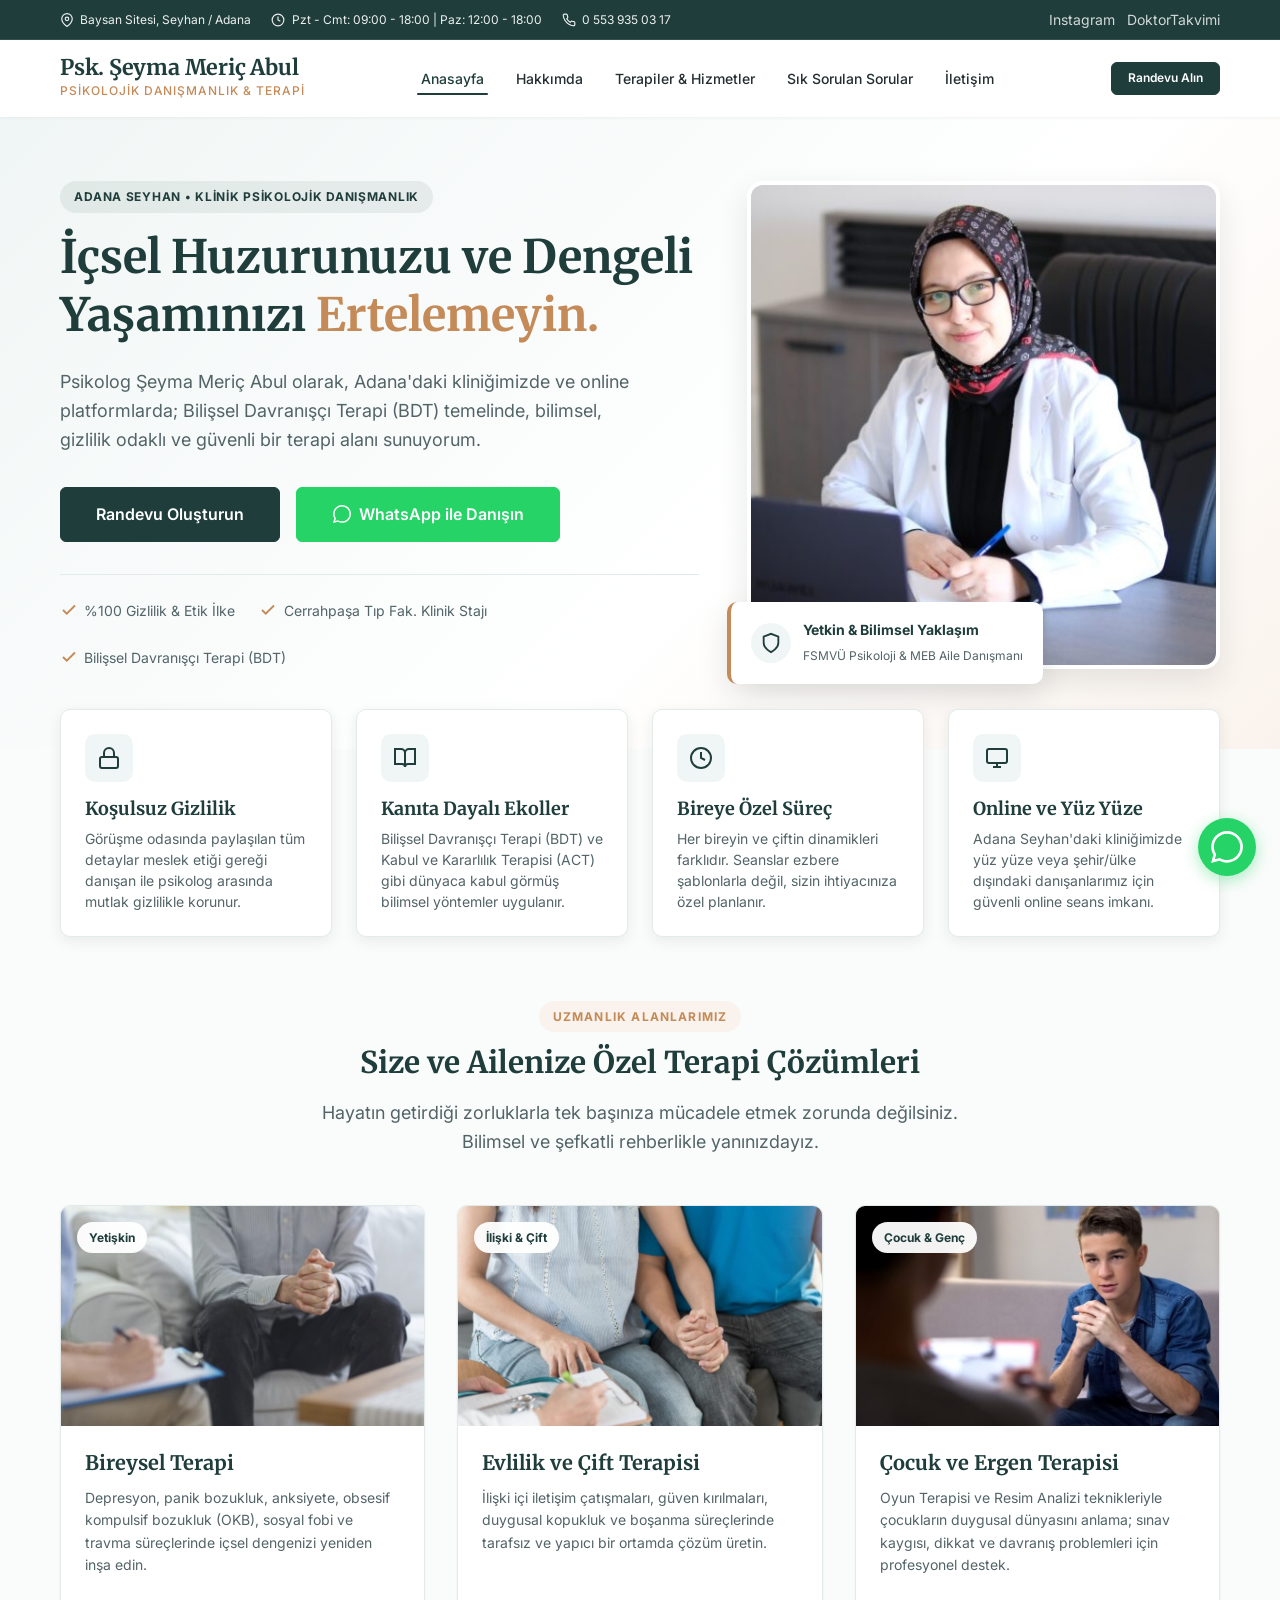
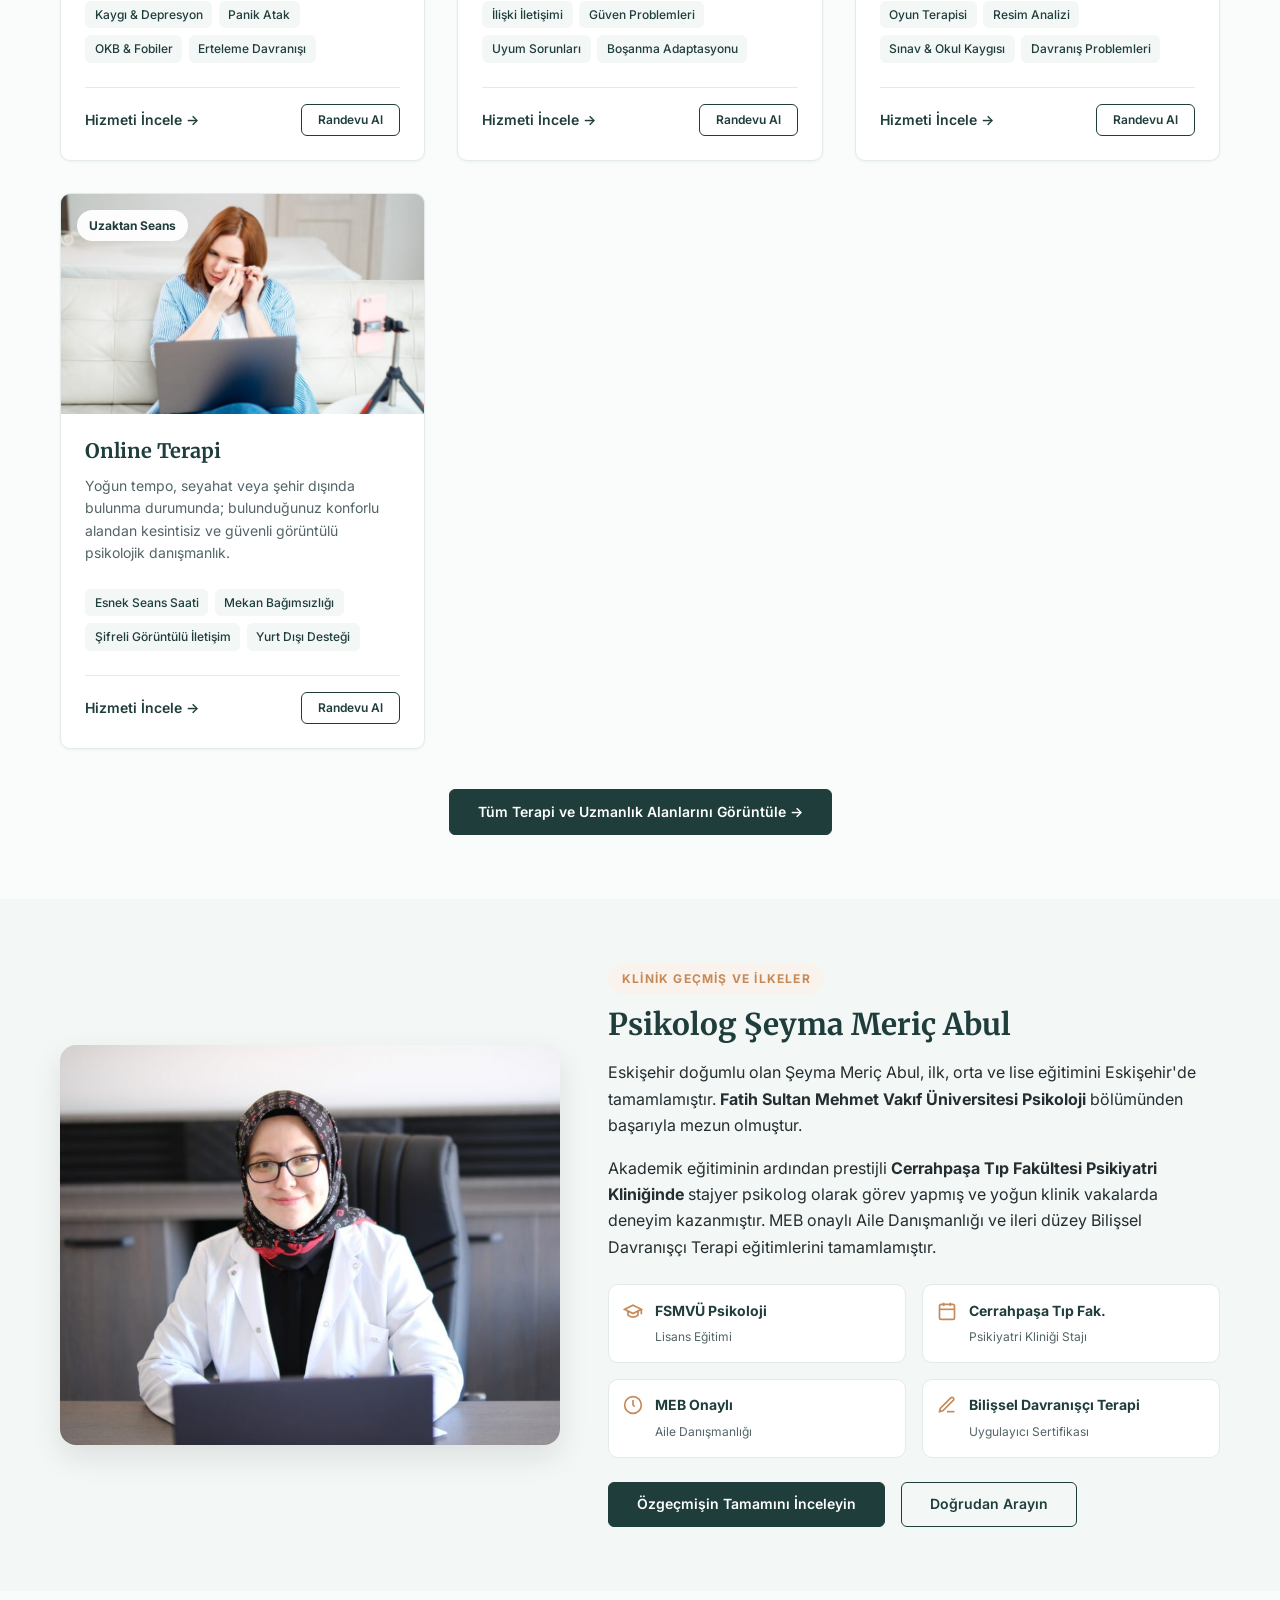
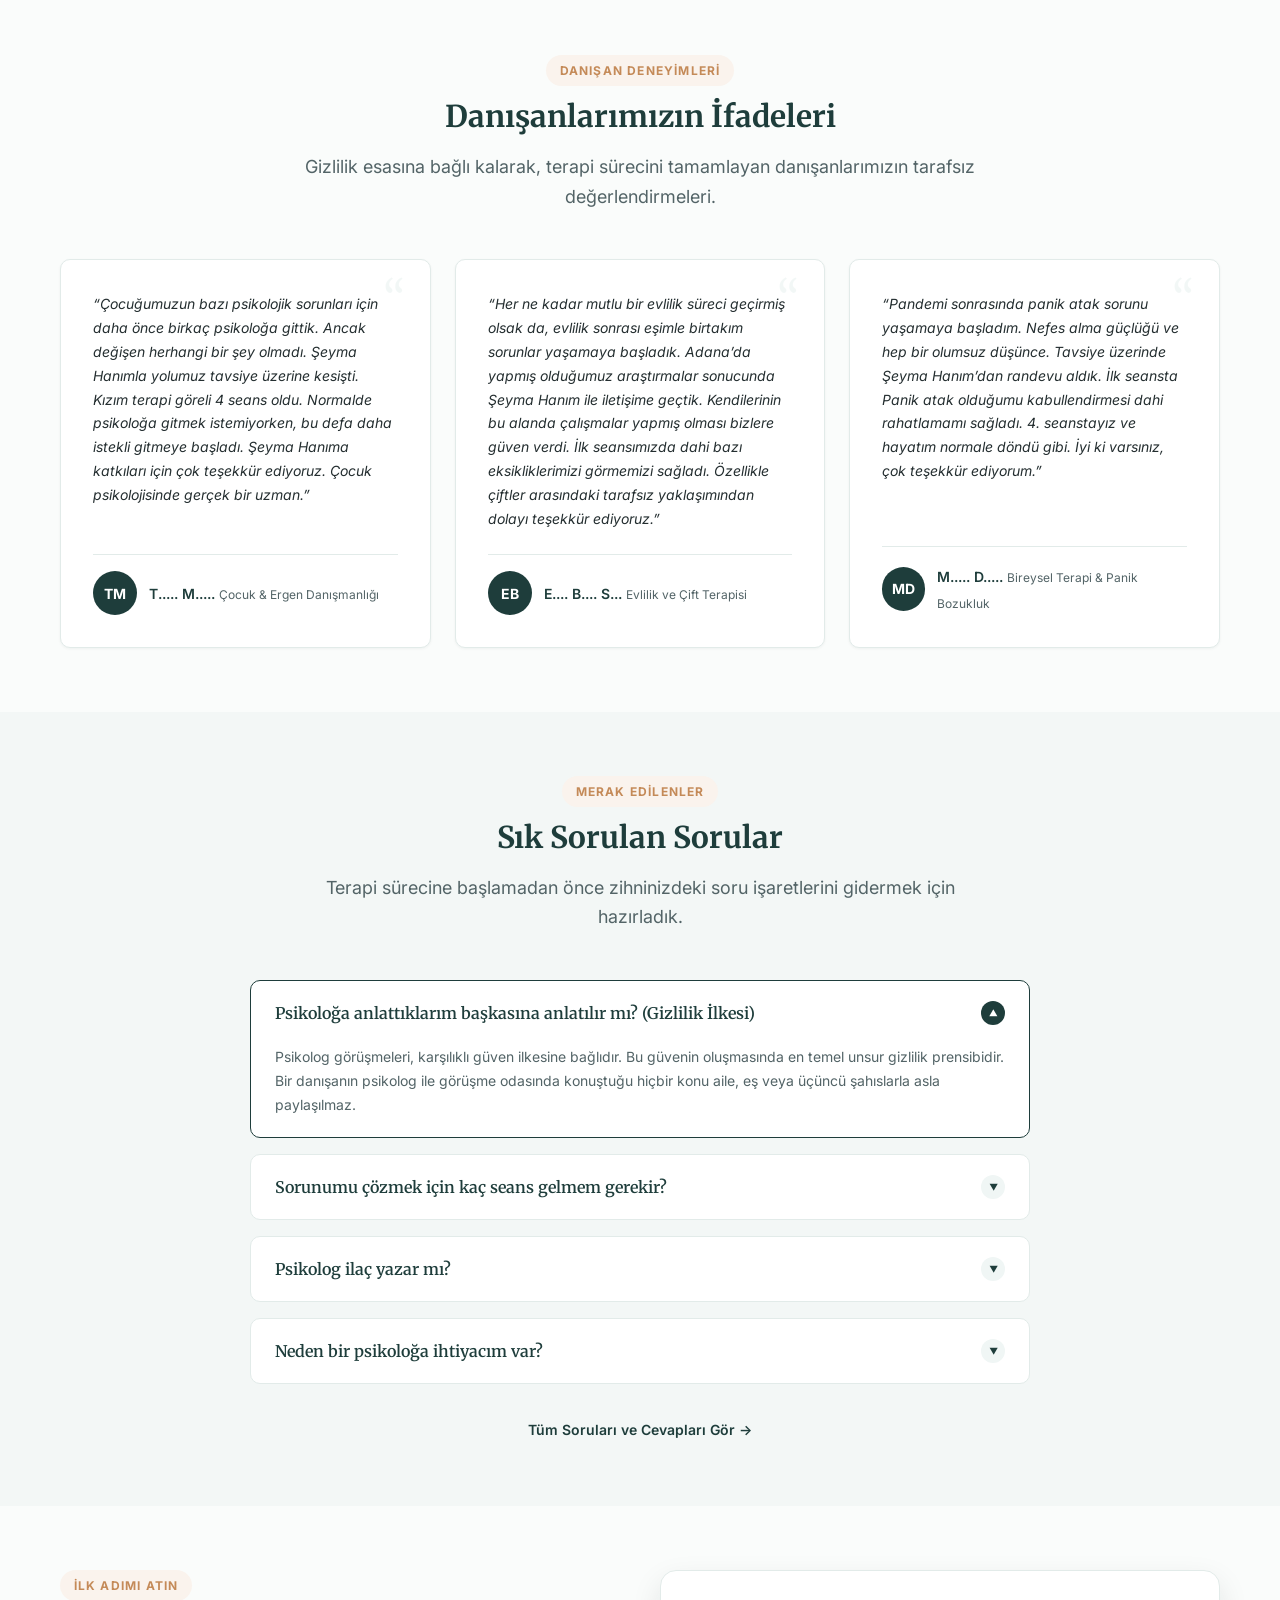
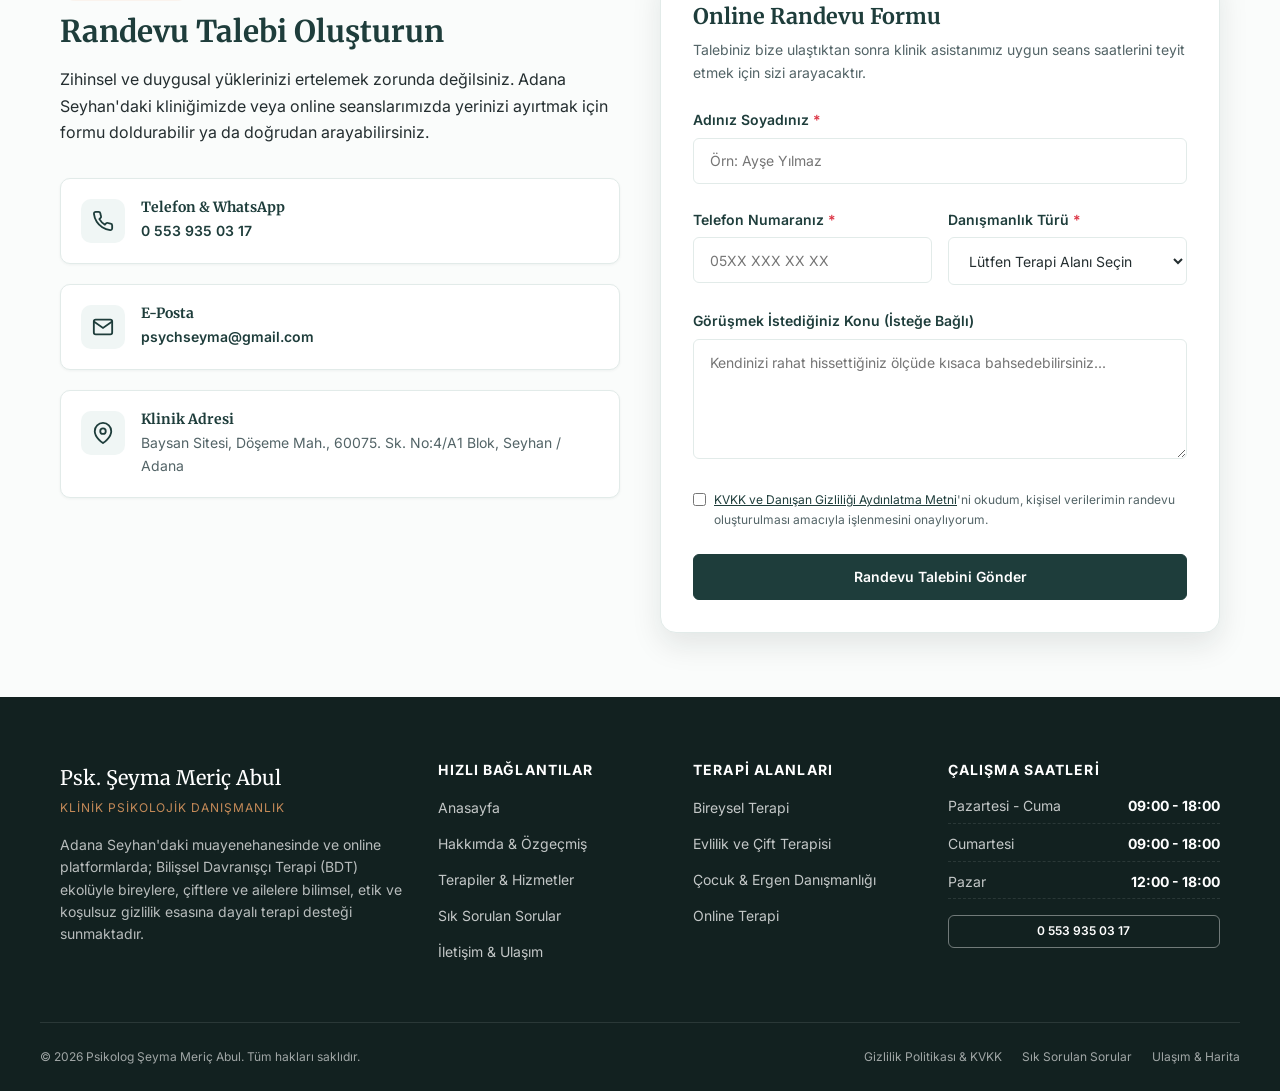
==== index.html @ 0da7d446 "feat: complete production website for Psikolog Seyma Meric ready for GitHub Pages" ====
<!DOCTYPE html>
<html lang="tr">
<head>
  <meta charset="UTF-8">
  <meta name="viewport" content="width=device-width, initial-scale=1.0">
  <title>Adana Psikolog - Psikolog Şeyma Meriç Abul | Terapi & Danışmanlık</title>
  <meta name="description" content="Adana'da Psikolog Şeyma Meriç Abul ile bireysel terapi, evlilik ve çift terapisi, çocuk ve ergen danışmanlığı ile online terapi hizmetleri. Bilimsel ve etik yaklaşım.">
  <link rel="canonical" href="https://seymameric.com.tr/">
  
  <!-- Open Graph / Sosyal Medya -->
  <meta property="og:type" content="website">
  <meta property="og:url" content="https://seymameric.com.tr/">
  <meta property="og:title" content="Adana Psikolog - Psikolog Şeyma Meriç Abul">
  <meta property="og:description" content="Adana'da kendi kliniğinde Bilişsel Davranışçı Terapi ekolüyle bireysel, çift ve çocuk psikolojik danışmanlığı.">
  <meta property="og:image" content="https://seymameric.com.tr/assets/images/seyma-meric-profil.jpg">
  <meta property="og:locale" content="tr_TR">
  <meta name="twitter:card" content="summary_large_image">

  <!-- Favicon -->
  <link rel="icon" type="image/png" sizes="32x32" href="assets/images/favicon-192.png">
  <link rel="apple-touch-icon" href="assets/images/favicon-192.png">

  <!-- Stil Dosyası -->
  <link rel="stylesheet" href="assets/css/style.css">

  <!-- Yapılandırılmış Veri (Schema.org) -->
  <script type="application/ld+json">
  {
    "@context": "https://schema.org",
    "@type": "LocalBusiness",
    "@id": "https://seymameric.com.tr/#organization",
    "name": "Psikolog Şeyma Meriç Abul",
    "image": "https://seymameric.com.tr/assets/images/seyma-meric-profil.jpg",
    "url": "https://seymameric.com.tr/",
    "telephone": "+905539350317",
    "email": "psychseyma@gmail.com",
    "priceRange": "$$",
    "address": {
      "@type": "PostalAddress",
      "streetAddress": "Baysan Sitesi, Döşeme Mah., 60075. Sk. No:4/A1 Blok",
      "addressLocality": "Seyhan",
      "addressRegion": "Adana",
      "postalCode": "01060",
      "addressCountry": "TR"
    },
    "geo": {
      "@type": "GeoCoordinates",
      "latitude": 36.9914,
      "longitude": 35.3213
    },
    "openingHoursSpecification": [
      {
        "@type": "OpeningHoursSpecification",
        "dayOfWeek": ["Monday", "Tuesday", "Wednesday", "Thursday", "Friday", "Saturday"],
        "opens": "09:00",
        "closes": "18:00"
      },
      {
        "@type": "OpeningHoursSpecification",
        "dayOfWeek": ["Sunday"],
        "opens": "12:00",
        "closes": "18:00"
      }
    ]
  }
  </script>
</head>
<body>

  <!-- Erişilebilirlik: Ana İçeriğe Atla -->
  <a href="#main-content" class="skip-link">Ana İçeriğe Atla</a>

  <!-- Üst Bilgi Çubuğu (Top Bar) -->
  <div class="topbar">
    <div class="container topbar-content">
      <div class="topbar-items">
        <span class="topbar-item">
          <svg width="14" height="14" viewBox="0 0 24 24" fill="none" stroke="currentColor" stroke-width="2" aria-hidden="true"><path d="M21 10c0 7-9 13-9 13s-9-6-9-13a9 9 0 0 1 18 0z"></path><circle cx="12" cy="10" r="3"></circle></svg>
          Baysan Sitesi, Seyhan / Adana
        </span>
        <span class="topbar-item">
          <svg width="14" height="14" viewBox="0 0 24 24" fill="none" stroke="currentColor" stroke-width="2" aria-hidden="true"><circle cx="12" cy="12" r="10"></circle><polyline points="12 6 12 12 16 14"></polyline></svg>
          Pzt - Cmt: 09:00 - 18:00 | Paz: 12:00 - 18:00
        </span>
        <span class="topbar-item">
          <svg width="14" height="14" viewBox="0 0 24 24" fill="none" stroke="currentColor" stroke-width="2" aria-hidden="true"><path d="M22 16.92v3a2 2 0 0 1-2.18 2 19.79 19.79 0 0 1-8.63-3.07 19.5 19.5 0 0 1-6-6 19.79 19.79 0 0 1-3.07-8.67A2 2 0 0 1 4.11 2h3a2 2 0 0 1 2 1.72 12.84 12.84 0 0 0 .7 2.81 2 2 0 0 1-.45 2.11L8.09 9.91a16 16 0 0 0 6 6l1.27-1.27a2 2 0 0 1 2.11-.45 12.84 12.84 0 0 0 2.81.7A2 2 0 0 1 22 16.92z"></path></svg>
          <a href="tel:05539350317">0 553 935 03 17</a>
        </span>
      </div>
      <div class="topbar-social">
        <a href="https://www.instagram.com/psk.seymameric/" target="_blank" rel="noopener noreferrer" aria-label="İnstagram Profilimizi Ziyaret Edin">Instagram</a>
        <a href="https://www.doktortakvimi.com/seyma-meric-abul/psikoloji/eskisehir" target="_blank" rel="noopener noreferrer" aria-label="DoktorTakvimi Profilimiz">DoktorTakvimi</a>
      </div>
    </div>
  </div>

  <!-- Ana Navigasyon (Site Header) -->
  <header class="site-header">
    <div class="container header-container">
      <a href="index.html" class="site-logo" aria-label="Psikolog Şeyma Meriç Abul Anasayfa">
        <span class="logo-title">Psk. Şeyma Meriç Abul</span>
        <span class="logo-tagline">Psikolojik Danışmanlık & Terapi</span>
      </a>

      <nav class="main-nav" aria-label="Ana Menü">
        <ul class="nav-list">
          <li><a href="index.html" class="nav-link active">Anasayfa</a></li>
          <li><a href="hakkimda.html" class="nav-link">Hakkımda</a></li>
          <li><a href="hizmetler.html" class="nav-link">Terapiler & Hizmetler</a></li>
          <li><a href="sss.html" class="nav-link">Sık Sorulan Sorular</a></li>
          <li><a href="iletisim.html" class="nav-link">İletişim</a></li>
        </ul>
      </nav>

      <div class="header-cta">
        <a href="iletisim.html#randevu" class="btn btn-primary btn-sm">Randevu Alın</a>
      </div>

      <button type="button" class="nav-toggle" aria-label="Menüyü Aç" aria-expanded="false" aria-controls="mobileDrawer">
        <svg width="24" height="24" viewBox="0 0 24 24" fill="none" stroke="currentColor" stroke-width="2" aria-hidden="true"><line x1="3" y1="12" x2="21" y2="12"></line><line x1="3" y1="6" x2="21" y2="6"></line><line x1="3" y1="18" x2="21" y2="18"></line></svg>
      </button>
    </div>
  </header>

  <!-- Mobil Menü Çekmecesi -->
  <div class="mobile-drawer" id="mobileDrawer" aria-hidden="true">
    <div class="drawer-backdrop"></div>
    <div class="drawer-panel">
      <div class="drawer-header">
        <span class="logo-title" style="font-size: 1.15rem;">Psk. Şeyma Meriç</span>
        <button type="button" class="drawer-close" aria-label="Menüyü Kapat">&times;</button>
      </div>
      <ul class="drawer-nav-list">
        <li><a href="index.html" class="drawer-nav-link">Anasayfa</a></li>
        <li><a href="hakkimda.html" class="drawer-nav-link">Hakkımda</a></li>
        <li><a href="hizmetler.html" class="drawer-nav-link">Terapiler & Hizmetler</a></li>
        <li><a href="bireysel-terapi.html" class="drawer-nav-link" style="font-size: 0.9rem; padding-left: 1rem; color: var(--color-text-muted);">&bull; Bireysel Terapi</a></li>
        <li><a href="cift-terapisi.html" class="drawer-nav-link" style="font-size: 0.9rem; padding-left: 1rem; color: var(--color-text-muted);">&bull; Çift & Evlilik Terapisi</a></li>
        <li><a href="cocuk-ergen-terapisi.html" class="drawer-nav-link" style="font-size: 0.9rem; padding-left: 1rem; color: var(--color-text-muted);">&bull; Çocuk & Ergen Danışmanlığı</a></li>
        <li><a href="online-terapi.html" class="drawer-nav-link" style="font-size: 0.9rem; padding-left: 1rem; color: var(--color-text-muted);">&bull; Online Terapi</a></li>
        <li><a href="sss.html" class="drawer-nav-link">Sık Sorulan Sorular</a></li>
        <li><a href="iletisim.html" class="drawer-nav-link">İletişim & Ulaşım</a></li>
      </ul>
      <div style="margin-top: auto; display: flex; flex-direction: column; gap: 0.75rem;">
        <a href="tel:05539350317" class="btn btn-outline btn-sm">Telefonla Arayın</a>
        <a href="https://wa.me/905539350317" class="btn btn-whatsapp btn-sm">WhatsApp ile Yazın</a>
      </div>
    </div>
  </div>

  <!-- Ana İçerik Başlangıcı -->
  <main id="main-content">

    <!-- 1. Hero Bölümü: 4 Kritik Soruya Yanıt -->
    <section class="hero">
      <div class="container">
        <div class="hero-grid">
          <div class="hero-text">
            <div class="hero-badge">Adana Seyhan &bull; Klinik Psikolojik Danışmanlık</div>
            <h1 class="hero-title">İçsel Huzurunuzu ve Dengeli Yaşamınızı <span>Ertelemeyin.</span></h1>
            <p class="hero-description">
              Psikolog Şeyma Meriç Abul olarak, Adana'daki kliniğimizde ve online platformlarda; Bilişsel Davranışçı Terapi (BDT) temelinde, bilimsel, gizlilik odaklı ve güvenli bir terapi alanı sunuyorum.
            </p>
            <div class="hero-actions">
              <a href="iletisim.html#randevu" class="btn btn-primary btn-lg">Randevu Oluşturun</a>
              <a href="https://wa.me/905539350317" target="_blank" rel="noopener noreferrer" class="btn btn-whatsapp btn-lg">
                <svg width="18" height="18" viewBox="0 0 24 24" fill="currentColor" aria-hidden="true"><path d="M.057 24l1.687-6.163c-1.041-1.804-1.588-3.849-1.587-5.946.003-6.556 5.338-11.891 11.893-11.891 3.181.001 6.167 1.24 8.413 3.488 2.245 2.248 3.481 5.236 3.48 8.414-.003 6.557-5.338 11.892-11.893 11.892-1.99-.001-3.951-.5-5.688-1.448l-6.305 1.654zm6.597-3.807c1.676.995 3.276 1.591 5.392 1.592 5.448 0 9.886-4.434 9.889-9.885.002-5.462-4.415-9.89-9.881-9.892-5.452 0-9.887 4.434-9.889 9.884-.001 2.225.651 3.891 1.746 5.634l-.999 3.648 3.742-.981z"/></svg>
                WhatsApp ile Danışın
              </a>
            </div>
            <div class="hero-trust-list">
              <div class="trust-item">
                <svg width="18" height="18" viewBox="0 0 24 24" fill="none" stroke="currentColor" stroke-width="2.5" aria-hidden="true"><polyline points="20 6 9 17 4 12"></polyline></svg>
                <span>%100 Gizlilik & Etik İlke</span>
              </div>
              <div class="trust-item">
                <svg width="18" height="18" viewBox="0 0 24 24" fill="none" stroke="currentColor" stroke-width="2.5" aria-hidden="true"><polyline points="20 6 9 17 4 12"></polyline></svg>
                <span>Cerrahpaşa Tıp Fak. Klinik Stajı</span>
              </div>
              <div class="trust-item">
                <svg width="18" height="18" viewBox="0 0 24 24" fill="none" stroke="currentColor" stroke-width="2.5" aria-hidden="true"><polyline points="20 6 9 17 4 12"></polyline></svg>
                <span>Bilişsel Davranışçı Terapi (BDT)</span>
              </div>
            </div>
          </div>

          <div class="hero-image-wrap">
            <div class="hero-image-card">
              <img src="assets/images/seyma-meric-profil.jpg" alt="Psikolog Şeyma Meriç Abul Çalışma Masasında" width="600" height="480">
            </div>
            <div class="hero-floating-badge">
              <div class="floating-badge-icon">
                <svg width="22" height="22" viewBox="0 0 24 24" fill="none" stroke="currentColor" stroke-width="2" aria-hidden="true"><path d="M12 22s8-4 8-10V5l-8-3-8 3v7c0 6 8 10 8 10z"></path></svg>
              </div>
              <div class="floating-badge-text">
                <strong>Yetkin & Bilimsel Yaklaşım</strong>
                <span>FSMVÜ Psikoloji & MEB Aile Danışmanı</span>
              </div>
            </div>
          </div>
        </div>
      </div>
    </section>

    <!-- 2. Öne Çıkan Değerler (Highlights) -->
    <div class="container">
      <div class="highlight-grid">
        <div class="highlight-card">
          <div class="highlight-icon">
            <svg width="24" height="24" viewBox="0 0 24 24" fill="none" stroke="currentColor" stroke-width="2" aria-hidden="true"><rect x="3" y="11" width="18" height="11" rx="2" ry="2"></rect><path d="M7 11V7a5 5 0 0 1 10 0v4"></path></svg>
          </div>
          <h2 class="highlight-title">Koşulsuz Gizlilik</h2>
          <p class="highlight-desc">Görüşme odasında paylaşılan tüm detaylar meslek etiği gereği danışan ile psikolog arasında mutlak gizlilikle korunur.</p>
        </div>

        <div class="highlight-card">
          <div class="highlight-icon">
            <svg width="24" height="24" viewBox="0 0 24 24" fill="none" stroke="currentColor" stroke-width="2" aria-hidden="true"><path d="M2 3h6a4 4 0 0 1 4 4v14a3 3 0 0 0-3-3H2z"></path><path d="M22 3h-6a4 4 0 0 0-4 4v14a3 3 0 0 1 3-3h7z"></path></svg>
          </div>
          <h2 class="highlight-title">Kanıta Dayalı Ekoller</h2>
          <p class="highlight-desc">Bilişsel Davranışçı Terapi (BDT) ve Kabul ve Kararlılık Terapisi (ACT) gibi dünyaca kabul görmüş bilimsel yöntemler uygulanır.</p>
        </div>

        <div class="highlight-card">
          <div class="highlight-icon">
            <svg width="24" height="24" viewBox="0 0 24 24" fill="none" stroke="currentColor" stroke-width="2" aria-hidden="true"><circle cx="12" cy="12" r="10"></circle><path d="M12 6v6l4 2"></path></svg>
          </div>
          <h2 class="highlight-title">Bireye Özel Süreç</h2>
          <p class="highlight-desc">Her bireyin ve çiftin dinamikleri farklıdır. Seanslar ezbere şablonlarla değil, sizin ihtiyacınıza özel planlanır.</p>
        </div>

        <div class="highlight-card">
          <div class="highlight-icon">
            <svg width="24" height="24" viewBox="0 0 24 24" fill="none" stroke="currentColor" stroke-width="2" aria-hidden="true"><rect x="2" y="3" width="20" height="14" rx="2" ry="2"></rect><line x1="8" y1="21" x2="16" y2="21"></line><line x1="12" y1="17" x2="12" y2="21"></line></svg>
          </div>
          <h2 class="highlight-title">Online ve Yüz Yüze</h2>
          <p class="highlight-desc">Adana Seyhan'daki kliniğimizde yüz yüze veya şehir/ülke dışındaki danışanlarımız için güvenli online seans imkanı.</p>
        </div>
      </div>
    </div>

    <!-- 3. Hizmetler & Terapi Alanları -->
    <section class="section">
      <div class="container">
        <div class="section-title-wrap">
          <span class="section-subtitle">Uzmanlık Alanlarımız</span>
          <h2>Size ve Ailenize Özel Terapi Çözümleri</h2>
          <p class="section-lead">Hayatın getirdiği zorluklarla tek başınıza mücadele etmek zorunda değilsiniz. Bilimsel ve şefkatli rehberlikle yanınızdayız.</p>
        </div>

        <div class="services-grid">
          <!-- Bireysel Terapi -->
          <article class="service-card">
            <div class="service-card-image">
              <img src="assets/images/bireysel-terapi.jpg" alt="Bireysel Yetişkin Terapisi Seansı" width="400" height="220" loading="lazy">
              <span class="service-tag">Yetişkin</span>
            </div>
            <div class="service-card-content">
              <h3 class="service-title">Bireysel Terapi</h3>
              <p class="service-description">Depresyon, panik bozukluk, anksiyete, obsesif kompulsif bozukluk (OKB), sosyal fobi ve travma süreçlerinde içsel dengenizi yeniden inşa edin.</p>
              <ul class="service-topics">
                <li>Kaygı & Depresyon</li>
                <li>Panik Atak</li>
                <li>OKB & Fobiler</li>
                <li>Erteleme Davranışı</li>
              </ul>
              <div class="service-card-footer">
                <a href="bireysel-terapi.html" class="link-arrow">Hizmeti İncele &rarr;</a>
                <a href="iletisim.html#randevu" class="btn btn-outline btn-sm">Randevu Al</a>
              </div>
            </div>
          </article>

          <!-- Evlilik ve Çift Terapisi -->
          <article class="service-card">
            <div class="service-card-image">
              <img src="assets/images/cift-terapisi.jpg" alt="Evlilik ve Çift Terapisi Danışmanlığı" width="400" height="220" loading="lazy">
              <span class="service-tag">İlişki & Çift</span>
            </div>
            <div class="service-card-content">
              <h3 class="service-title">Evlilik ve Çift Terapisi</h3>
              <p class="service-description">İlişki içi iletişim çatışmaları, güven kırılmaları, duygusal kopukluk ve boşanma süreçlerinde tarafsız ve yapıcı bir ortamda çözüm üretin.</p>
              <ul class="service-topics">
                <li>İlişki İletişimi</li>
                <li>Güven Problemleri</li>
                <li>Uyum Sorunları</li>
                <li>Boşanma Adaptasyonu</li>
              </ul>
              <div class="service-card-footer">
                <a href="cift-terapisi.html" class="link-arrow">Hizmeti İncele &rarr;</a>
                <a href="iletisim.html#randevu" class="btn btn-outline btn-sm">Randevu Al</a>
              </div>
            </div>
          </article>

          <!-- Çocuk ve Ergen Terapisi -->
          <article class="service-card">
            <div class="service-card-image">
              <img src="assets/images/cocuk-ergen-terapisi.jpg" alt="Çocuk ve Ergen Danışmanlığı ve Oyun Terapisi" width="400" height="220" loading="lazy">
              <span class="service-tag">Çocuk & Genç</span>
            </div>
            <div class="service-card-content">
              <h3 class="service-title">Çocuk ve Ergen Terapisi</h3>
              <p class="service-description">Oyun Terapisi ve Resim Analizi teknikleriyle çocukların duygusal dünyasını anlama; sınav kaygısı, dikkat ve davranış problemleri için profesyonel destek.</p>
              <ul class="service-topics">
                <li>Oyun Terapisi</li>
                <li>Resim Analizi</li>
                <li>Sınav & Okul Kaygısı</li>
                <li>Davranış Problemleri</li>
              </ul>
              <div class="service-card-footer">
                <a href="cocuk-ergen-terapisi.html" class="link-arrow">Hizmeti İncele &rarr;</a>
                <a href="iletisim.html#randevu" class="btn btn-outline btn-sm">Randevu Al</a>
              </div>
            </div>
          </article>

          <!-- Online Terapi -->
          <article class="service-card">
            <div class="service-card-image">
              <img src="assets/images/online-terapi.jpg" alt="Güvenli Online Psikolojik Danışmanlık" width="400" height="220" loading="lazy">
              <span class="service-tag">Uzaktan Seans</span>
            </div>
            <div class="service-card-content">
              <h3 class="service-title">Online Terapi</h3>
              <p class="service-description">Yoğun tempo, seyahat veya şehir dışında bulunma durumunda; bulunduğunuz konforlu alandan kesintisiz ve güvenli görüntülü psikolojik danışmanlık.</p>
              <ul class="service-topics">
                <li>Esnek Seans Saati</li>
                <li>Mekan Bağımsızlığı</li>
                <li>Şifreli Görüntülü İletişim</li>
                <li>Yurt Dışı Desteği</li>
              </ul>
              <div class="service-card-footer">
                <a href="online-terapi.html" class="link-arrow">Hizmeti İncele &rarr;</a>
                <a href="iletisim.html#randevu" class="btn btn-outline btn-sm">Randevu Al</a>
              </div>
            </div>
          </article>
        </div>

        <div style="text-align: center; margin-top: var(--space-10);">
          <a href="hizmetler.html" class="btn btn-primary">Tüm Terapi ve Uzmanlık Alanlarını Görüntüle &rarr;</a>
        </div>
      </div>
    </section>

    <!-- 4. Hakkımda Özeti & Uzmanlık Geçmişi -->
    <section class="section section-alt">
      <div class="container">
        <div class="bio-grid">
          <div class="bio-image-wrapper">
            <img src="assets/images/danismanlik-ofis.jpg" alt="Psikolog Şeyma Meriç Abul Kliniği" width="540" height="420" loading="lazy">
          </div>

          <div class="bio-text">
            <span class="section-subtitle">Klinik Geçmiş ve İlkeler</span>
            <h2>Psikolog Şeyma Meriç Abul</h2>
            <p>
              Eskişehir doğumlu olan Şeyma Meriç Abul, ilk, orta ve lise eğitimini Eskişehir'de tamamlamıştır. <strong>Fatih Sultan Mehmet Vakıf Üniversitesi Psikoloji</strong> bölümünden başarıyla mezun olmuştur.
            </p>
            <p>
              Akademik eğitiminin ardından prestijli <strong>Cerrahpaşa Tıp Fakültesi Psikiyatri Kliniğinde</strong> stajyer psikolog olarak görev yapmış ve yoğun klinik vakalarda deneyim kazanmıştır. MEB onaylı Aile Danışmanlığı ve ileri düzey Bilişsel Davranışçı Terapi eğitimlerini tamamlamıştır.
            </p>

            <div class="credentials-list">
              <div class="credential-item">
                <svg width="20" height="20" viewBox="0 0 24 24" fill="none" stroke="currentColor" stroke-width="2" aria-hidden="true"><path d="M22 10v6M2 10l10-5 10 5-10 5z"></path><path d="M6 12v5c3 3 9 3 12 0v-5"></path></svg>
                <div>
                  <strong>FSMVÜ Psikoloji</strong>
                  <span>Lisans Eğitimi</span>
                </div>
              </div>
              <div class="credential-item">
                <svg width="20" height="20" viewBox="0 0 24 24" fill="none" stroke="currentColor" stroke-width="2" aria-hidden="true"><rect x="3" y="4" width="18" height="18" rx="2" ry="2"></rect><line x1="16" y1="2" x2="16" y2="6"></line><line x1="8" y1="2" x2="8" y2="6"></line><line x1="3" y1="10" x2="21" y2="10"></line></svg>
                <div>
                  <strong>Cerrahpaşa Tıp Fak.</strong>
                  <span>Psikiyatri Kliniği Stajı</span>
                </div>
              </div>
              <div class="credential-item">
                <svg width="20" height="20" viewBox="0 0 24 24" fill="none" stroke="currentColor" stroke-width="2" aria-hidden="true"><circle cx="12" cy="12" r="10"></circle><polyline points="12 6 12 12 14 14"></polyline></svg>
                <div>
                  <strong>MEB Onaylı</strong>
                  <span>Aile Danışmanlığı</span>
                </div>
              </div>
              <div class="credential-item">
                <svg width="20" height="20" viewBox="0 0 24 24" fill="none" stroke="currentColor" stroke-width="2" aria-hidden="true"><path d="M12 20h9"></path><path d="M16.5 3.5a2.121 2.121 0 0 1 3 3L7 19l-4 1 1-4L16.5 3.5z"></path></svg>
                <div>
                  <strong>Bilişsel Davranışçı Terapi</strong>
                  <span>Uygulayıcı Sertifikası</span>
                </div>
              </div>
            </div>

            <div style="display: flex; gap: 1rem; flex-wrap: wrap; margin-top: var(--space-6);">
              <a href="hakkimda.html" class="btn btn-primary">Özgeçmişin Tamamını İnceleyin</a>
              <a href="tel:05539350317" class="btn btn-outline">Doğrudan Arayın</a>
            </div>
          </div>
        </div>
      </div>
    </section>

    <!-- 5. Danışan Görüşleri (Orijinal Doğrulanmış Kayıtlar) -->
    <section class="section">
      <div class="container">
        <div class="section-title-wrap">
          <span class="section-subtitle">Danışan Deneyimleri</span>
          <h2>Danışanlarımızın İfadeleri</h2>
          <p class="section-lead">Gizlilik esasına bağlı kalarak, terapi sürecini tamamlayan danışanlarımızın tarafsız değerlendirmeleri.</p>
        </div>

        <div class="testimonials-grid">
          <!-- Gerçek Yorum 1 -->
          <article class="testimonial-card">
            <span class="testimonial-quote-icon" aria-hidden="true">&ldquo;</span>
            <p class="testimonial-text">
              “Çocuğumuzun bazı psikolojik sorunları için daha önce birkaç psikoloğa gittik. Ancak değişen herhangi bir şey olmadı. Şeyma Hanımla yolumuz tavsiye üzerine kesişti. Kızım terapi göreli 4 seans oldu. Normalde psikoloğa gitmek istemiyorken, bu defa daha istekli gitmeye başladı. Şeyma Hanıma katkıları için çok teşekkür ediyoruz. Çocuk psikolojisinde gerçek bir uzman.”
            </p>
            <div class="testimonial-author">
              <div class="testimonial-avatar" aria-hidden="true">TM</div>
              <div>
                <span class="author-name">T..... M.....</span>
                <span class="author-service">Çocuk & Ergen Danışmanlığı</span>
              </div>
            </div>
          </article>

          <!-- Gerçek Yorum 2 -->
          <article class="testimonial-card">
            <span class="testimonial-quote-icon" aria-hidden="true">&ldquo;</span>
            <p class="testimonial-text">
              “Her ne kadar mutlu bir evlilik süreci geçirmiş olsak da, evlilik sonrası eşimle birtakım sorunlar yaşamaya başladık. Adana’da yapmış olduğumuz araştırmalar sonucunda Şeyma Hanım ile iletişime geçtik. Kendilerinin bu alanda çalışmalar yapmış olması bizlere güven verdi. İlk seansımızda dahi bazı eksikliklerimizi görmemizi sağladı. Özellikle çiftler arasındaki tarafsız yaklaşımından dolayı teşekkür ediyoruz.”
            </p>
            <div class="testimonial-author">
              <div class="testimonial-avatar" aria-hidden="true">EB</div>
              <div>
                <span class="author-name">E.... B.... S...</span>
                <span class="author-service">Evlilik ve Çift Terapisi</span>
              </div>
            </div>
          </article>

          <!-- Gerçek Yorum 3 -->
          <article class="testimonial-card">
            <span class="testimonial-quote-icon" aria-hidden="true">&ldquo;</span>
            <p class="testimonial-text">
              “Pandemi sonrasında panik atak sorunu yaşamaya başladım. Nefes alma güçlüğü ve hep bir olumsuz düşünce. Tavsiye üzerinde Şeyma Hanım’dan randevu aldık. İlk seansta Panik atak olduğumu kabullendirmesi dahi rahatlamamı sağladı. 4. seanstayız ve hayatım normale döndü gibi. İyi ki varsınız, çok teşekkür ediyorum.”
            </p>
            <div class="testimonial-author">
              <div class="testimonial-avatar" aria-hidden="true">MD</div>
              <div>
                <span class="author-name">M..... D.....</span>
                <span class="author-service">Bireysel Terapi & Panik Bozukluk</span>
              </div>
            </div>
          </article>
        </div>
      </div>
    </section>

    <!-- 6. Sık Sorulan Sorular (Özet Akordeon) -->
    <section class="section section-alt">
      <div class="container container-narrow">
        <div class="section-title-wrap">
          <span class="section-subtitle">Merak Edilenler</span>
          <h2>Sık Sorulan Sorular</h2>
          <p class="section-lead">Terapi sürecine başlamadan önce zihninizdeki soru işaretlerini gidermek için hazırladık.</p>
        </div>

        <div class="faq-list">
          <div class="faq-item is-active">
            <button class="faq-trigger" aria-expanded="true">
              <span>Psikoloğa anlattıklarım başkasına anlatılır mı? (Gizlilik İlkesi)</span>
              <span class="faq-icon" aria-hidden="true">&#9662;</span>
            </button>
            <div class="faq-content">
              Psikolog görüşmeleri, karşılıklı güven ilkesine bağlıdır. Bu güvenin oluşmasında en temel unsur gizlilik prensibidir. Bir danışanın psikolog ile görüşme odasında konuştuğu hiçbir konu aile, eş veya üçüncü şahıslarla asla paylaşılmaz.
            </div>
          </div>

          <div class="faq-item">
            <button class="faq-trigger" aria-expanded="false">
              <span>Sorunumu çözmek için kaç seans gelmem gerekir?</span>
              <span class="faq-icon" aria-hidden="true">&#9662;</span>
            </button>
            <div class="faq-content">
              Her bireyin yaşadığı problemin süresi, geçmişi ve kişisel baş etme mekanizmaları farklıdır. Bu nedenle seans sayısı ilk değerlendirme seansından sonra danışanla birlikte belirlenir. Süreç tamamen sizin ihtiyacınıza göre şekillendirilir.
            </div>
          </div>

          <div class="faq-item">
            <button class="faq-trigger" aria-expanded="false">
              <span>Psikolog ilaç yazar mı?</span>
              <span class="faq-icon" aria-hidden="true">&#9662;</span>
            </button>
            <div class="faq-content">
              Psikologlar tıp hekimi olmadıkları için ilaç yazmazlar. İlaç tedavisi gerekli görüldüğünde psikiyatri hekimlerine yönlendirme yapılır. Çoğu durumda psikiyatri tedavisi ile psikoterapi eşgüdümlü yürütülür.
            </div>
          </div>

          <div class="faq-item">
            <button class="faq-trigger" aria-expanded="false">
              <span>Neden bir psikoloğa ihtiyacım var?</span>
              <span class="faq-icon" aria-hidden="true">&#9662;</span>
            </button>
            <div class="faq-content">
              Psikolojik zorlukları yakın çevremizle paylaşarak çözmeye çalışabiliriz; ancak tekrarlayan kısırdöngüler ve travmatik durumlar profesyonel uzmanlık gerektirir. Psikolog size objektif, tarafsız ve bilimsel tekniklerle rehberlik ederek kalıcı farkındalık ve baş etme becerileri kazandırır.
            </div>
          </div>
        </div>

        <div style="text-align: center; margin-top: var(--space-8);">
          <a href="sss.html" class="link-arrow">Tüm Soruları ve Cevapları Gör &rarr;</a>
        </div>
      </div>
    </section>

    <!-- 7. Randevu Alma & İletişim Çağrısı (CTA & Form) -->
    <section class="section" id="randevu">
      <div class="container">
        <div class="contact-grid">
          <div>
            <span class="section-subtitle">İlk Adımı Atın</span>
            <h2>Randevu Talebi Oluşturun</h2>
            <p>
              Zihinsel ve duygusal yüklerinizi ertelemek zorunda değilsiniz. Adana Seyhan'daki kliniğimizde veya online seanslarımızda yerinizi ayırtmak için formu doldurabilir ya da doğrudan arayabilirsiniz.
            </p>

            <div class="contact-info-cards" style="margin-top: var(--space-8);">
              <div class="contact-card">
                <div class="contact-card-icon" aria-hidden="true">
                  <svg width="22" height="22" viewBox="0 0 24 24" fill="none" stroke="currentColor" stroke-width="2"><path d="M22 16.92v3a2 2 0 0 1-2.18 2 19.79 19.79 0 0 1-8.63-3.07 19.5 19.5 0 0 1-6-6 19.79 19.79 0 0 1-3.07-8.67A2 2 0 0 1 4.11 2h3a2 2 0 0 1 2 1.72 12.84 12.84 0 0 0 .7 2.81 2 2 0 0 1-.45 2.11L8.09 9.91a16 16 0 0 0 6 6l1.27-1.27a2 2 0 0 1 2.11-.45 12.84 12.84 0 0 0 2.81.7A2 2 0 0 1 22 16.92z"></path></svg>
                </div>
                <div>
                  <h3 class="contact-card-title">Telefon & WhatsApp</h3>
                  <div class="contact-card-desc">
                    <a href="tel:05539350317">0 553 935 03 17</a>
                  </div>
                </div>
              </div>

              <div class="contact-card">
                <div class="contact-card-icon" aria-hidden="true">
                  <svg width="22" height="22" viewBox="0 0 24 24" fill="none" stroke="currentColor" stroke-width="2"><path d="M4 4h16c1.1 0 2 .9 2 2v12c0 1.1-.9 2-2 2H4c-1.1 0-2-.9-2-2V6c0-1.1.9-2 2-2z"></path><polyline points="22,6 12,13 2,6"></polyline></svg>
                </div>
                <div>
                  <h3 class="contact-card-title">E-Posta</h3>
                  <div class="contact-card-desc">
                    <a href="mailto:psychseyma@gmail.com">psychseyma@gmail.com</a>
                  </div>
                </div>
              </div>

              <div class="contact-card">
                <div class="contact-card-icon" aria-hidden="true">
                  <svg width="22" height="22" viewBox="0 0 24 24" fill="none" stroke="currentColor" stroke-width="2"><path d="M21 10c0 7-9 13-9 13s-9-6-9-13a9 9 0 0 1 18 0z"></path><circle cx="12" cy="10" r="3"></circle></svg>
                </div>
                <div>
                  <h3 class="contact-card-title">Klinik Adresi</h3>
                  <div class="contact-card-desc">
                    Baysan Sitesi, Döşeme Mah., 60075. Sk. No:4/A1 Blok, Seyhan / Adana
                  </div>
                </div>
              </div>
            </div>
          </div>

          <div>
            <div class="form-card">
              <h3 style="font-size: 1.35rem; margin-bottom: var(--space-2);">Online Randevu Formu</h3>
              <p style="font-size: var(--text-sm); color: var(--color-text-muted); margin-bottom: var(--space-6);">
                Talebiniz bize ulaştıktan sonra klinik asistanımız uygun seans saatlerini teyit etmek için sizi arayacaktır.
              </p>

              <!-- Bildirim Kutuları -->
              <div class="alert-box alert-success" role="alert" style="display:none;"></div>
              <div class="alert-box alert-error" role="alert" style="display:none;"></div>

              <form class="validated-form" novalidate>
                <div class="form-group">
                  <label for="fullName" class="form-label">Adınız Soyadınız <span class="required">*</span></label>
                  <input type="text" id="fullName" name="name" class="form-control" placeholder="Örn: Ayşe Yılmaz" required>
                </div>

                <div class="form-row">
                  <div class="form-group">
                    <label for="phoneNumber" class="form-label">Telefon Numaranız <span class="required">*</span></label>
                    <input type="tel" id="phoneNumber" name="phone" class="form-control" placeholder="05XX XXX XX XX" required>
                  </div>
                  <div class="form-group">
                    <label for="serviceCategory" class="form-label">Danışmanlık Türü <span class="required">*</span></label>
                    <select id="serviceCategory" name="service" class="form-control" required>
                      <option value="">Lütfen Terapi Alanı Seçin</option>
                      <option value="bireysel">Bireysel Yetişkin Terapisi</option>
                      <option value="cift">Evlilik ve Çift Terapisi</option>
                      <option value="cocuk-ergen">Çocuk ve Ergen Terapisi</option>
                      <option value="online">Online Terapi</option>
                      <option value="diger">Diğer / Kararsızım</option>
                    </select>
                  </div>
                </div>

                <div class="form-group">
                  <label for="clientMessage" class="form-label">Görüşmek İstediğiniz Konu (İsteğe Bağlı)</label>
                  <textarea id="clientMessage" name="message" class="form-control" placeholder="Kendinizi rahat hissettiğiniz ölçüde kısaca bahsedebilirsiniz..."></textarea>
                </div>

                <div class="form-group" style="margin-bottom: var(--space-6);">
                  <label style="display: flex; align-items: flex-start; gap: 0.5rem; font-size: var(--text-xs); color: var(--color-text-muted); cursor: pointer;">
                    <input type="checkbox" name="kvkk" required style="margin-top: 3px;">
                    <span>
                      <a href="gizlilik-politikasi.html" target="_blank" style="text-decoration: underline;">KVKK ve Danışan Gizliliği Aydınlatma Metni</a>'ni okudum, kişisel verilerimin randevu oluşturulması amacıyla işlenmesini onaylıyorum.
                    </span>
                  </label>
                </div>

                <button type="submit" class="btn btn-primary" style="width: 100%;">
                  Randevu Talebini Gönder
                </button>
              </form>
            </div>
          </div>
        </div>
      </div>
    </section>

  </main>

  <!-- Alt Bilgi (Footer) -->
  <footer class="site-footer">
    <div class="container footer-grid">
      <div>
        <div class="footer-logo-title">Psk. Şeyma Meriç Abul</div>
        <span class="footer-logo-tagline">Klinik Psikolojik Danışmanlık</span>
        <p class="footer-about">
          Adana Seyhan'daki muayenehanesinde ve online platformlarda; Bilişsel Davranışçı Terapi (BDT) ekolüyle bireylere, çiftlere ve ailelere bilimsel, etik ve koşulsuz gizlilik esasına dayalı terapi desteği sunmaktadır.
        </p>
      </div>

      <div>
        <h4 class="footer-title">Hızlı Bağlantılar</h4>
        <ul class="footer-links">
          <li><a href="index.html">Anasayfa</a></li>
          <li><a href="hakkimda.html">Hakkımda & Özgeçmiş</a></li>
          <li><a href="hizmetler.html">Terapiler & Hizmetler</a></li>
          <li><a href="sss.html">Sık Sorulan Sorular</a></li>
          <li><a href="iletisim.html">İletişim & Ulaşım</a></li>
        </ul>
      </div>

      <div>
        <h4 class="footer-title">Terapi Alanları</h4>
        <ul class="footer-links">
          <li><a href="bireysel-terapi.html">Bireysel Terapi</a></li>
          <li><a href="cift-terapisi.html">Evlilik ve Çift Terapisi</a></li>
          <li><a href="cocuk-ergen-terapisi.html">Çocuk & Ergen Danışmanlığı</a></li>
          <li><a href="online-terapi.html">Online Terapi</a></li>
        </ul>
      </div>

      <div>
        <h4 class="footer-title">Çalışma Saatleri</h4>
        <ul class="footer-hours-list">
          <li class="footer-hours-item">
            <span>Pazartesi - Cuma</span>
            <strong>09:00 - 18:00</strong>
          </li>
          <li class="footer-hours-item">
            <span>Cumartesi</span>
            <strong>09:00 - 18:00</strong>
          </li>
          <li class="footer-hours-item">
            <span>Pazar</span>
            <strong>12:00 - 18:00</strong>
          </li>
        </ul>
        <div style="margin-top: 1rem;">
          <a href="tel:05539350317" class="btn btn-outline-white btn-sm" style="width: 100%;">0 553 935 03 17</a>
        </div>
      </div>
    </div>

    <div class="container footer-bottom">
      <div>
        &copy; 2026 Psikolog Şeyma Meriç Abul. Tüm hakları saklıdır.
      </div>
      <div class="footer-bottom-links">
        <a href="gizlilik-politikasi.html">Gizlilik Politikası & KVKK</a>
        <a href="sss.html">Sık Sorulan Sorular</a>
        <a href="iletisim.html">Ulaşım & Harita</a>
      </div>
    </div>
  </footer>

  <!-- Sabit WhatsApp Butonu -->
  <a href="https://wa.me/905539350317" class="whatsapp-float" target="_blank" rel="noopener noreferrer" aria-label="WhatsApp üzerinden mesaj gönderin">
    <svg viewBox="0 0 24 24" aria-hidden="true"><path d="M.057 24l1.687-6.163c-1.041-1.804-1.588-3.849-1.587-5.946.003-6.556 5.338-11.891 11.893-11.891 3.181.001 6.167 1.24 8.413 3.488 2.245 2.248 3.481 5.236 3.48 8.414-.003 6.557-5.338 11.892-11.893 11.892-1.99-.001-3.951-.5-5.688-1.448l-6.305 1.654zm6.597-3.807c1.676.995 3.276 1.591 5.392 1.592 5.448 0 9.886-4.434 9.889-9.885.002-5.462-4.415-9.89-9.881-9.892-5.452 0-9.887 4.434-9.889 9.884-.001 2.225.651 3.891 1.746 5.634l-.999 3.648 3.742-.981z"/></svg>
  </a>

  <!-- Mobil Alt Sabit Eylem Çubuğu -->
  <aside class="mobile-action-bar" aria-label="Hızlı İletişim">
    <div class="mobile-action-bar-inner">
      <a href="tel:05539350317" class="btn btn-outline btn-sm">
        <svg width="16" height="16" viewBox="0 0 24 24" fill="none" stroke="currentColor" stroke-width="2" aria-hidden="true"><path d="M22 16.92v3a2 2 0 0 1-2.18 2 19.79 19.79 0 0 1-8.63-3.07 19.5 19.5 0 0 1-6-6 19.79 19.79 0 0 1-3.07-8.67A2 2 0 0 1 4.11 2h3a2 2 0 0 1 2 1.72 12.84 12.84 0 0 0 .7 2.81 2 2 0 0 1-.45 2.11L8.09 9.91a16 16 0 0 0 6 6l1.27-1.27a2 2 0 0 1 2.11-.45 12.84 12.84 0 0 0 2.81.7A2 2 0 0 1 22 16.92z"></path></svg>
        Telefonla Ara
      </a>
      <a href="https://wa.me/905539350317" target="_blank" rel="noopener noreferrer" class="btn btn-whatsapp btn-sm">
        <svg width="16" height="16" viewBox="0 0 24 24" fill="currentColor" aria-hidden="true"><path d="M.057 24l1.687-6.163c-1.041-1.804-1.588-3.849-1.587-5.946.003-6.556 5.338-11.891 11.893-11.891 3.181.001 6.167 1.24 8.413 3.488 2.245 2.248 3.481 5.236 3.48 8.414-.003 6.557-5.338 11.892-11.893 11.892-1.99-.001-3.951-.5-5.688-1.448l-6.305 1.654zm6.597-3.807c1.676.995 3.276 1.591 5.392 1.592 5.448 0 9.886-4.434 9.889-9.885.002-5.462-4.415-9.89-9.881-9.892-5.452 0-9.887 4.434-9.889 9.884-.001 2.225.651 3.891 1.746 5.634l-.999 3.648 3.742-.981z"/></svg>
        WhatsApp
      </a>
    </div>
  </aside>

  <!-- JavaScript Dosyası -->
  <script src="assets/js/main.js"></script>
</body>
</html>
---- assets/css/style.css ----
/* ==========================================================================
   PSİKOLOG ŞEYMA MERİÇ ABUL - DESIGN SYSTEM & MAIN STYLES
   Temiz, Erişilebilir (WCAG AA), Mobil Uyumlu ve Yüksek Performanslı CSS
   ========================================================================== */

@import url('https://fonts.googleapis.com/css2?family=Inter:wght@400;500;600;700&family=Merriweather:ital,wght@0,400;0,700;1,400&display=swap');

@keyframes spin {
  from { transform: rotate(0deg); }
  to { transform: rotate(360deg); }
}

/* 1. CSS Değişkenleri (Design Tokens) */
:root {
  /* Renk Paleti - Sağlık, Güven ve Empati Odaklı */
  --color-primary: #1e3d3b;        /* Derin Zümrüt / Arduvaz Yeşili */
  --color-primary-hover: #152c2a;  /* Vurgulu koyu ton */
  --color-primary-light: #f0f6f5;  /* Ferahlatıcı açık yeşil zemin */
  --color-accent: #c48a58;         /* Sıcak Terracotta / Samimi Vurgu */
  --color-accent-hover: #a87243;
  --color-accent-light: #faf3ed;
  
  --color-text-main: #242e30;      /* Yüksek kontrastlı gövde metni (AAA) */
  --color-text-muted: #536467;     /* İkincil metinler ve açıklamalar */
  --color-text-light: #ffffff;
  
  --color-bg-body: #fafcfb;        /* Ana sayfa arka planı */
  --color-bg-surface: #ffffff;     /* Kart ve panel zeminleri */
  --color-bg-alt: #f3f7f6;         /* Alternatif bölüm zeminleri */
  --color-bg-dark: #122120;        /* Footer ve koyu alanlar */
  
  --color-border: #e2ebe9;         /* İnce, zarif kenarlıklar */
  --color-border-focus: #1e3d3b;
  
  --color-success: #198754;
  --color-error: #dc3545;
  --color-warning: #fd7e14;

  /* Tipografi */
  --font-sans: 'Inter', -apple-system, BlinkMacSystemFont, 'Segoe UI', Roboto, 'Helvetica Neue', Arial, sans-serif;
  --font-heading: 'Merriweather', Georgia, serif;
  
  /* Tipografi Skalası */
  --text-xs: 0.75rem;    /* 12px */
  --text-sm: 0.875rem;   /* 14px */
  --text-base: 1rem;     /* 16px */
  --text-lg: 1.125rem;   /* 18px */
  --text-xl: 1.25rem;    /* 20px */
  --text-2xl: 1.5rem;    /* 24px */
  --text-3xl: 1.875rem;  /* 30px */
  --text-4xl: 2.25rem;   /* 36px */
  --text-5xl: 2.875rem;  /* 46px */

  /* Boşluk Skalası (Spacing) */
  --space-2: 0.5rem;     /* 8px */
  --space-3: 0.75rem;    /* 12px */
  --space-4: 1rem;       /* 16px */
  --space-6: 1.5rem;     /* 24px */
  --space-8: 2rem;       /* 32px */
  --space-10: 2.5rem;    /* 40px */
  --space-12: 3rem;      /* 48px */
  --space-16: 4rem;      /* 64px */
  --space-20: 5rem;      /* 80px */
  --space-24: 6rem;      /* 96px */

  /* Yuvarlaklık & Gölge */
  --radius-sm: 6px;
  --radius-md: 10px;
  --radius-lg: 16px;
  --radius-full: 9999px;

  --shadow-sm: 0 1px 3px rgba(18, 33, 32, 0.05);
  --shadow-md: 0 4px 14px rgba(18, 33, 32, 0.08);
  --shadow-lg: 0 12px 30px rgba(18, 33, 32, 0.1);
  --shadow-hover: 0 8px 24px rgba(30, 61, 59, 0.14);

  /* Geçişler */
  --transition-fast: 150ms ease;
  --transition-normal: 250ms ease;
  --transition-slow: 400ms ease;

  /* Konteyner */
  --container-max: 1200px;
  --container-padding: 1.25rem;
}

/* 2. Temel Sıfırlama ve Gövde */
*, *::before, *::after {
  box-sizing: border-box;
  margin: 0;
  padding: 0;
}

html {
  font-size: 100%;
  scroll-behavior: smooth;
  text-size-adjust: 100%;
}

body {
  font-family: var(--font-sans);
  font-size: var(--text-base);
  line-height: 1.65;
  color: var(--color-text-main);
  background-color: var(--color-bg-body);
  -webkit-font-smoothing: antialiased;
  -moz-osx-font-smoothing: grayscale;
  display: flex;
  flex-direction: column;
  min-height: 100vh;
}

/* Erişilebilirlik: Ekran Okuyucu & İçeriğe Atla */
.skip-link {
  position: absolute;
  top: -100px;
  left: 1rem;
  background: var(--color-primary);
  color: #fff;
  padding: 0.75rem 1.25rem;
  z-index: 99999;
  border-radius: var(--radius-sm);
  font-weight: 600;
  transition: top var(--transition-fast);
}
.skip-link:focus {
  top: 1rem;
}

.sr-only {
  position: absolute;
  width: 1px;
  height: 1px;
  padding: 0;
  margin: -1px;
  overflow: hidden;
  clip: rect(0, 0, 0, 0);
  white-space: nowrap;
  border: 0;
}

:focus-visible {
  outline: 2px solid var(--color-primary);
  outline-offset: 3px;
}

img {
  max-width: 100%;
  height: auto;
  display: block;
}

a {
  color: var(--color-primary);
  text-decoration: none;
  transition: color var(--transition-fast);
}
a:hover {
  color: var(--color-primary-hover);
}

h1, h2, h3, h4, h5, h6 {
  font-family: var(--font-heading);
  color: var(--color-primary);
  line-height: 1.25;
  font-weight: 700;
  margin-bottom: var(--space-4);
}

h1 { font-size: clamp(2rem, 4vw + 1rem, var(--text-5xl)); }
h2 { font-size: clamp(1.6rem, 2.5vw + 0.8rem, var(--text-3xl)); }
h3 { font-size: clamp(1.25rem, 1.8vw + 0.5rem, var(--text-2xl)); }
h4 { font-size: var(--text-xl); }

p {
  margin-bottom: var(--space-4);
}
p:last-child {
  margin-bottom: 0;
}

ul, ol {
  list-style-position: inside;
  margin-bottom: var(--space-4);
}

/* 3. Düzen & Konteyner */
.container {
  width: 100%;
  max-width: var(--container-max);
  margin-left: auto;
  margin-right: auto;
  padding-left: var(--container-padding);
  padding-right: var(--container-padding);
}

.container-narrow {
  max-width: 820px;
}

.section {
  padding-top: var(--space-16);
  padding-bottom: var(--space-16);
}

.section-alt {
  background-color: var(--color-bg-alt);
}

.section-title-wrap {
  text-align: center;
  max-width: 680px;
  margin: 0 auto var(--space-12) auto;
}

.section-subtitle {
  display: inline-block;
  font-family: var(--font-sans);
  font-size: var(--text-xs);
  font-weight: 700;
  text-transform: uppercase;
  letter-spacing: 0.1em;
  color: var(--color-accent);
  background-color: var(--color-accent-light);
  padding: 0.35rem 0.85rem;
  border-radius: var(--radius-full);
  margin-bottom: var(--space-3);
}

.section-lead {
  font-size: var(--text-lg);
  color: var(--color-text-muted);
}

/* 4. Butonlar */
.btn {
  display: inline-flex;
  align-items: center;
  justify-content: center;
  gap: 0.5rem;
  padding: 0.85rem 1.75rem;
  font-family: var(--font-sans);
  font-size: var(--text-sm);
  font-weight: 600;
  border-radius: var(--radius-sm);
  border: 1px solid transparent;
  cursor: pointer;
  text-decoration: none;
  transition: all var(--transition-normal);
  line-height: 1.2;
  white-space: nowrap;
}

.btn-primary {
  background-color: var(--color-primary);
  color: #ffffff;
  border-color: var(--color-primary);
}
.btn-primary:hover {
  background-color: var(--color-primary-hover);
  border-color: var(--color-primary-hover);
  color: #ffffff;
  box-shadow: var(--shadow-hover);
  transform: translateY(-2px);
}

.btn-accent {
  background-color: var(--color-accent);
  color: #ffffff;
  border-color: var(--color-accent);
}
.btn-accent:hover {
  background-color: var(--color-accent-hover);
  border-color: var(--color-accent-hover);
  color: #ffffff;
  box-shadow: var(--shadow-hover);
  transform: translateY(-2px);
}

.btn-outline {
  background-color: transparent;
  color: var(--color-primary);
  border-color: var(--color-primary);
}
.btn-outline:hover {
  background-color: var(--color-primary);
  color: #ffffff;
  transform: translateY(-2px);
}

.btn-outline-white {
  background-color: transparent;
  color: #ffffff;
  border-color: rgba(255, 255, 255, 0.4);
}
.btn-outline-white:hover {
  background-color: #ffffff;
  color: var(--color-primary);
  border-color: #ffffff;
}

.btn-whatsapp {
  background-color: #25d366;
  color: #ffffff;
  border-color: #25d366;
}
.btn-whatsapp:hover {
  background-color: #128c7e;
  border-color: #128c7e;
  color: #ffffff;
  transform: translateY(-2px);
}

.btn-lg {
  padding: 1.05rem 2.2rem;
  font-size: var(--text-base);
}

.btn-sm {
  padding: 0.5rem 1rem;
  font-size: var(--text-xs);
}

.btn:disabled, .btn[aria-disabled="true"] {
  opacity: 0.65;
  cursor: not-allowed;
  transform: none !important;
  box-shadow: none !important;
}

/* 5. Üst Bilgi Çubuğu (Top Bar) */
.topbar {
  background-color: var(--color-primary);
  color: rgba(255, 255, 255, 0.9);
  font-size: var(--text-xs);
  padding: 0.5rem 0;
  border-bottom: 1px solid rgba(255, 255, 255, 0.1);
}

.topbar-content {
  display: flex;
  justify-content: space-between;
  align-items: center;
  flex-wrap: wrap;
  gap: 0.5rem;
}

.topbar-items {
  display: flex;
  align-items: center;
  gap: 1.25rem;
  flex-wrap: wrap;
}

.topbar-item {
  display: inline-flex;
  align-items: center;
  gap: 0.4rem;
  color: rgba(255, 255, 255, 0.92);
}
.topbar-item a {
  color: rgba(255, 255, 255, 0.92);
}
.topbar-item a:hover {
  color: #ffffff;
  text-decoration: underline;
}

.topbar-social {
  display: flex;
  align-items: center;
  gap: 0.75rem;
}
.topbar-social a {
  color: rgba(255, 255, 255, 0.8);
  font-size: var(--text-sm);
  display: flex;
  align-items: center;
  justify-content: center;
  transition: color var(--transition-fast);
}
.topbar-social a:hover {
  color: #ffffff;
}

/* 6. Ana Navigasyon (Site Header) */
.site-header {
  background-color: var(--color-bg-surface);
  position: sticky;
  top: 0;
  z-index: 1000;
  box-shadow: var(--shadow-sm);
  transition: all var(--transition-normal);
}

.header-container {
  display: flex;
  align-items: center;
  justify-content: space-between;
  padding-top: 1rem;
  padding-bottom: 1rem;
  position: relative;
}

.site-logo {
  display: flex;
  flex-direction: column;
  text-decoration: none;
}
.logo-title {
  font-family: var(--font-heading);
  font-size: 1.35rem;
  font-weight: 700;
  color: var(--color-primary);
  line-height: 1.15;
  letter-spacing: -0.01em;
}
.logo-tagline {
  font-size: var(--text-xs);
  font-weight: 500;
  color: var(--color-accent);
  letter-spacing: 0.08em;
  text-transform: uppercase;
}

.main-nav {
  display: flex;
  align-items: center;
}

.nav-list {
  display: flex;
  align-items: center;
  gap: 1.5rem;
  list-style: none;
  margin: 0;
}

.nav-link {
  font-size: var(--text-sm);
  font-weight: 500;
  color: var(--color-text-main);
  padding: 0.5rem 0.25rem;
  position: relative;
  transition: color var(--transition-fast);
}
.nav-link:hover, .nav-link.active {
  color: var(--color-primary);
}
.nav-link.active::after {
  content: '';
  position: absolute;
  bottom: 0;
  left: 0;
  width: 100%;
  height: 2px;
  background-color: var(--color-primary);
  border-radius: var(--radius-full);
}

.header-cta {
  display: flex;
  align-items: center;
  gap: 0.75rem;
}

/* Mobil Menü Butonu */
.nav-toggle {
  display: none;
  background: none;
  border: 1px solid var(--color-border);
  padding: 0.5rem;
  border-radius: var(--radius-sm);
  cursor: pointer;
  color: var(--color-primary);
}
.nav-toggle:focus-visible {
  outline: 2px solid var(--color-primary);
}

/* 7. Hero Bölümü */
.hero {
  position: relative;
  padding-top: var(--space-16);
  padding-bottom: var(--space-20);
  background: linear-gradient(135deg, var(--color-primary-light) 0%, #ffffff 60%, var(--color-accent-light) 100%);
  overflow: hidden;
}

.hero-grid {
  display: grid;
  grid-template-columns: 1.15fr 0.85fr;
  align-items: center;
  gap: var(--space-12);
}

.hero-badge {
  display: inline-flex;
  align-items: center;
  gap: 0.5rem;
  padding: 0.4rem 0.9rem;
  background-color: rgba(30, 61, 59, 0.08);
  color: var(--color-primary);
  font-size: var(--text-xs);
  font-weight: 700;
  text-transform: uppercase;
  letter-spacing: 0.06em;
  border-radius: var(--radius-full);
  margin-bottom: var(--space-4);
}

.hero-title {
  margin-bottom: var(--space-6);
  color: var(--color-primary);
}
.hero-title span {
  color: var(--color-accent);
}

.hero-description {
  font-size: var(--text-lg);
  color: var(--color-text-muted);
  line-height: 1.6;
  margin-bottom: var(--space-8);
  max-width: 580px;
}

.hero-actions {
  display: flex;
  align-items: center;
  gap: 1rem;
  flex-wrap: wrap;
  margin-bottom: var(--space-8);
}

.hero-trust-list {
  display: flex;
  align-items: center;
  gap: 1.5rem;
  flex-wrap: wrap;
  padding-top: var(--space-6);
  border-top: 1px solid var(--color-border);
  font-size: var(--text-sm);
  color: var(--color-text-muted);
}
.trust-item {
  display: flex;
  align-items: center;
  gap: 0.4rem;
}
.trust-item svg {
  color: var(--color-accent);
  flex-shrink: 0;
}

.hero-image-wrap {
  position: relative;
}
.hero-image-card {
  position: relative;
  border-radius: var(--radius-lg);
  overflow: hidden;
  box-shadow: var(--shadow-lg);
  background-color: #fff;
  border: 4px solid #ffffff;
}
.hero-image-card img {
  width: 100%;
  height: 480px;
  object-fit: cover;
  object-position: center 20%;
}

.hero-floating-badge {
  position: absolute;
  bottom: -15px;
  left: -20px;
  background-color: #ffffff;
  padding: 1rem 1.25rem;
  border-radius: var(--radius-md);
  box-shadow: var(--shadow-lg);
  display: flex;
  align-items: center;
  gap: 0.75rem;
  border-left: 4px solid var(--color-accent);
}
.floating-badge-icon {
  width: 40px;
  height: 40px;
  background-color: var(--color-primary-light);
  border-radius: var(--radius-full);
  display: flex;
  align-items: center;
  justify-content: center;
  color: var(--color-primary);
  flex-shrink: 0;
}
.floating-badge-text strong {
  display: block;
  font-size: var(--text-sm);
  color: var(--color-primary);
}
.floating-badge-text span {
  font-size: var(--text-xs);
  color: var(--color-text-muted);
}

/* 8. Öne Çıkan Değerler (Key Highlights) */
.highlight-grid {
  display: grid;
  grid-template-columns: repeat(auto-fit, minmax(240px, 1fr));
  gap: var(--space-6);
  margin-top: calc(-1 * var(--space-10));
  position: relative;
  z-index: 10;
}

.highlight-card {
  background: var(--color-bg-surface);
  padding: var(--space-6);
  border-radius: var(--radius-md);
  box-shadow: var(--shadow-md);
  border: 1px solid var(--color-border);
  transition: transform var(--transition-normal), box-shadow var(--transition-normal);
}
.highlight-card:hover {
  transform: translateY(-4px);
  box-shadow: var(--shadow-hover);
}
.highlight-icon {
  width: 48px;
  height: 48px;
  border-radius: var(--radius-md);
  background-color: var(--color-primary-light);
  color: var(--color-primary);
  display: flex;
  align-items: center;
  justify-content: center;
  margin-bottom: var(--space-4);
}
.highlight-title {
  font-size: var(--text-lg);
  margin-bottom: var(--space-2);
}
.highlight-desc {
  font-size: var(--text-sm);
  color: var(--color-text-muted);
  line-height: 1.5;
}

/* 9. Hizmetler & Terapi Alanları Kartları */
.services-grid {
  display: grid;
  grid-template-columns: repeat(auto-fit, minmax(320px, 1fr));
  gap: var(--space-8);
}

.service-card {
  background: var(--color-bg-surface);
  border-radius: var(--radius-md);
  overflow: hidden;
  box-shadow: var(--shadow-sm);
  border: 1px solid var(--color-border);
  display: flex;
  flex-direction: column;
  transition: transform var(--transition-normal), box-shadow var(--transition-normal);
}
.service-card:hover {
  transform: translateY(-5px);
  box-shadow: var(--shadow-lg);
}

.service-card-image {
  position: relative;
  height: 220px;
  overflow: hidden;
  background-color: var(--color-primary-light);
}
.service-card-image img {
  width: 100%;
  height: 100%;
  object-fit: cover;
  transition: transform var(--transition-slow);
}
.service-card:hover .service-card-image img {
  transform: scale(1.05);
}

.service-tag {
  position: absolute;
  top: 1rem;
  left: 1rem;
  background-color: rgba(255, 255, 255, 0.95);
  backdrop-filter: blur(4px);
  color: var(--color-primary);
  font-size: var(--text-xs);
  font-weight: 700;
  padding: 0.35rem 0.75rem;
  border-radius: var(--radius-full);
}

.service-card-content {
  padding: var(--space-6);
  display: flex;
  flex-direction: column;
  flex-grow: 1;
}
.service-title {
  font-size: var(--text-xl);
  margin-bottom: var(--space-3);
}
.service-description {
  font-size: var(--text-sm);
  color: var(--color-text-muted);
  line-height: 1.6;
  margin-bottom: var(--space-6);
  flex-grow: 1;
}

.service-topics {
  list-style: none;
  display: flex;
  flex-wrap: wrap;
  gap: 0.4rem;
  margin-bottom: var(--space-6);
  padding: 0;
}
.service-topics li {
  font-size: var(--text-xs);
  background-color: var(--color-bg-alt);
  color: var(--color-primary);
  padding: 0.25rem 0.6rem;
  border-radius: var(--radius-sm);
  font-weight: 500;
}

.service-card-footer {
  margin-top: auto;
  display: flex;
  justify-content: space-between;
  align-items: center;
  border-top: 1px solid var(--color-border);
  padding-top: var(--space-4);
}

.link-arrow {
  display: inline-flex;
  align-items: center;
  gap: 0.35rem;
  font-size: var(--text-sm);
  font-weight: 600;
  color: var(--color-primary);
  transition: gap var(--transition-fast);
}
.link-arrow:hover {
  gap: 0.6rem;
}

/* 10. Hakkımda / Tanıtım Özeti (Bio Section) */
.bio-grid {
  display: grid;
  grid-template-columns: 0.9fr 1.1fr;
  gap: var(--space-12);
  align-items: center;
}

.bio-image-wrapper {
  position: relative;
}
.bio-image-wrapper img {
  border-radius: var(--radius-lg);
  box-shadow: var(--shadow-lg);
  width: 100%;
  max-height: 520px;
  object-fit: cover;
}

.credentials-list {
  display: grid;
  grid-template-columns: repeat(auto-fit, minmax(200px, 1fr));
  gap: 1rem;
  margin: var(--space-6) 0;
}
.credential-item {
  display: flex;
  align-items: flex-start;
  gap: 0.75rem;
  background-color: #ffffff;
  padding: 0.85rem;
  border-radius: var(--radius-md);
  border: 1px solid var(--color-border);
}
.credential-item svg {
  color: var(--color-accent);
  flex-shrink: 0;
  margin-top: 2px;
}
.credential-item strong {
  display: block;
  font-size: var(--text-sm);
  color: var(--color-primary);
}
.credential-item span {
  font-size: var(--text-xs);
  color: var(--color-text-muted);
}

/* 11. Danışan Yorumları (Gerçek Referanslar) */
.testimonials-grid {
  display: grid;
  grid-template-columns: repeat(auto-fit, minmax(300px, 1fr));
  gap: var(--space-6);
}

.testimonial-card {
  background: var(--color-bg-surface);
  border: 1px solid var(--color-border);
  border-radius: var(--radius-md);
  padding: var(--space-8);
  box-shadow: var(--shadow-sm);
  display: flex;
  flex-direction: column;
  position: relative;
}
.testimonial-quote-icon {
  font-family: var(--font-heading);
  font-size: 3rem;
  color: var(--color-primary-light);
  line-height: 1;
  position: absolute;
  top: 1rem;
  right: 1.5rem;
  opacity: 0.8;
}
.testimonial-text {
  font-size: var(--text-sm);
  font-style: italic;
  color: var(--color-text-main);
  line-height: 1.7;
  margin-bottom: var(--space-6);
  position: relative;
  z-index: 1;
}
.testimonial-author {
  margin-top: auto;
  display: flex;
  align-items: center;
  gap: 0.75rem;
  border-top: 1px solid var(--color-border);
  padding-top: var(--space-4);
}
.testimonial-avatar {
  width: 44px;
  height: 44px;
  background-color: var(--color-primary);
  color: #fff;
  border-radius: var(--radius-full);
  display: flex;
  align-items: center;
  justify-content: center;
  font-weight: 700;
  font-size: var(--text-sm);
}
.author-name {
  font-weight: 600;
  font-size: var(--text-sm);
  color: var(--color-primary);
}
.author-service {
  font-size: var(--text-xs);
  color: var(--color-text-muted);
}

/* 12. Sık Sorulan Sorular (Akordeon) */
.faq-list {
  display: flex;
  flex-direction: column;
  gap: 1rem;
  max-width: 820px;
  margin: 0 auto;
}

.faq-item {
  background: var(--color-bg-surface);
  border: 1px solid var(--color-border);
  border-radius: var(--radius-md);
  overflow: hidden;
  transition: border-color var(--transition-fast);
}
.faq-item.is-active {
  border-color: var(--color-primary);
}

.faq-trigger {
  width: 100%;
  display: flex;
  justify-content: space-between;
  align-items: center;
  text-align: left;
  padding: 1.25rem 1.5rem;
  background: none;
  border: none;
  font-family: var(--font-heading);
  font-size: var(--text-base);
  font-weight: 600;
  color: var(--color-primary);
  cursor: pointer;
  gap: 1rem;
}
.faq-trigger:focus-visible {
  outline: 2px solid var(--color-primary);
  outline-offset: -2px;
}
.faq-icon {
  width: 24px;
  height: 24px;
  display: flex;
  align-items: center;
  justify-content: center;
  border-radius: var(--radius-full);
  background-color: var(--color-primary-light);
  color: var(--color-primary);
  flex-shrink: 0;
  transition: transform var(--transition-normal);
}
.faq-item.is-active .faq-icon {
  transform: rotate(180deg);
  background-color: var(--color-primary);
  color: #ffffff;
}

.faq-content {
  padding: 0 1.5rem 1.25rem 1.5rem;
  color: var(--color-text-muted);
  font-size: var(--text-sm);
  line-height: 1.7;
  display: none;
}
.faq-item.is-active .faq-content {
  display: block;
}

/* 13. Randevu & İletişim Formu */
.form-card {
  background: #ffffff;
  border-radius: var(--radius-lg);
  padding: var(--space-8);
  box-shadow: var(--shadow-lg);
  border: 1px solid var(--color-border);
}

.form-group {
  margin-bottom: var(--space-6);
}

.form-label {
  display: block;
  font-size: var(--text-sm);
  font-weight: 600;
  color: var(--color-primary);
  margin-bottom: 0.4rem;
}
.form-label .required {
  color: var(--color-error);
}

.form-control {
  width: 100%;
  padding: 0.85rem 1rem;
  font-family: var(--font-sans);
  font-size: var(--text-sm);
  color: var(--color-text-main);
  background-color: #ffffff;
  border: 1px solid var(--color-border);
  border-radius: var(--radius-sm);
  transition: border-color var(--transition-fast), box-shadow var(--transition-fast);
}
.form-control:focus {
  outline: none;
  border-color: var(--color-primary);
  box-shadow: 0 0 0 3px rgba(30, 61, 59, 0.15);
}
.form-control.is-invalid {
  border-color: var(--color-error);
  background-color: #fff8f8;
}

textarea.form-control {
  min-height: 120px;
  resize: vertical;
}

.form-feedback {
  font-size: var(--text-xs);
  margin-top: 0.35rem;
  display: none;
}
.form-feedback.is-error {
  color: var(--color-error);
  display: block;
}

.form-row {
  display: grid;
  grid-template-columns: 1fr 1fr;
  gap: 1rem;
}

/* Form Durum Bildirimleri */
.alert-box {
  padding: 1rem 1.25rem;
  border-radius: var(--radius-sm);
  font-size: var(--text-sm);
  margin-bottom: var(--space-6);
  display: none;
}
.alert-success {
  background-color: #d1e7dd;
  color: #0f5132;
  border: 1px solid #badbcc;
  display: flex;
  align-items: center;
  gap: 0.75rem;
}
.alert-error {
  background-color: #f8d7da;
  color: #842029;
  border: 1px solid #f5c2c7;
  display: flex;
  align-items: center;
  gap: 0.75rem;
}

/* 14. Sayfa Başlığı (Page Header / Breadcrumb) */
.page-hero {
  background: linear-gradient(135deg, var(--color-primary-light) 0%, #ffffff 100%);
  padding: var(--space-12) 0;
  border-bottom: 1px solid var(--color-border);
}
.breadcrumb {
  display: flex;
  align-items: center;
  gap: 0.5rem;
  list-style: none;
  font-size: var(--text-xs);
  color: var(--color-text-muted);
  margin-bottom: var(--space-3);
  padding: 0;
}
.breadcrumb a {
  color: var(--color-text-muted);
}
.breadcrumb a:hover {
  color: var(--color-primary);
}
.breadcrumb-separator {
  color: var(--color-border);
}

/* 15. Detay Sayfaları İçeriği (Hizmet & Hakkımda) */
.content-section {
  padding: var(--space-12) 0;
}
.article-body {
  font-size: var(--text-base);
  line-height: 1.8;
  color: var(--color-text-main);
}
.article-body h2 {
  margin-top: var(--space-8);
  margin-bottom: var(--space-4);
}
.article-body h3 {
  margin-top: var(--space-6);
  margin-bottom: var(--space-3);
}
.article-body ul {
  margin-bottom: var(--space-6);
  padding-left: 1.25rem;
}
.article-body li {
  margin-bottom: 0.4rem;
}

.feature-box {
  background-color: var(--color-primary-light);
  border-left: 4px solid var(--color-primary);
  padding: 1.25rem 1.5rem;
  border-radius: 0 var(--radius-sm) var(--radius-sm) 0;
  margin: var(--space-6) 0;
}

/* 16. İletişim Bilgi Kutuları */
.contact-grid {
  display: grid;
  grid-template-columns: 1fr 1fr;
  gap: var(--space-10);
}
.contact-info-cards {
  display: flex;
  flex-direction: column;
  gap: 1.25rem;
}
.contact-card {
  display: flex;
  align-items: flex-start;
  gap: 1rem;
  padding: 1.25rem;
  background-color: #ffffff;
  border: 1px solid var(--color-border);
  border-radius: var(--radius-md);
  box-shadow: var(--shadow-sm);
}
.contact-card-icon {
  width: 44px;
  height: 44px;
  background-color: var(--color-primary-light);
  color: var(--color-primary);
  border-radius: var(--radius-md);
  display: flex;
  align-items: center;
  justify-content: center;
  flex-shrink: 0;
}
.contact-card-title {
  font-size: var(--text-sm);
  font-weight: 700;
  color: var(--color-primary);
  margin-bottom: 0.2rem;
}
.contact-card-desc {
  font-size: var(--text-sm);
  color: var(--color-text-muted);
}
.contact-card-desc a {
  color: var(--color-primary);
  font-weight: 600;
}

.map-container {
  width: 100%;
  height: 380px;
  border-radius: var(--radius-md);
  overflow: hidden;
  box-shadow: var(--shadow-md);
  border: 1px solid var(--color-border);
}
.map-container iframe {
  width: 100%;
  height: 100%;
  border: 0;
}

/* 17. Alt Bilgi (Footer) */
.site-footer {
  background-color: var(--color-bg-dark);
  color: rgba(255, 255, 255, 0.8);
  padding-top: var(--space-16);
  margin-top: auto;
}

.footer-grid {
  display: grid;
  grid-template-columns: 1.4fr 0.9fr 0.9fr 1.1fr;
  gap: var(--space-8);
  padding-bottom: var(--space-12);
  border-bottom: 1px solid rgba(255, 255, 255, 0.1);
}

.footer-logo-title {
  font-family: var(--font-heading);
  font-size: 1.25rem;
  color: #ffffff;
  margin-bottom: 0.25rem;
}
.footer-logo-tagline {
  font-size: var(--text-xs);
  color: var(--color-accent);
  text-transform: uppercase;
  letter-spacing: 0.08em;
  margin-bottom: var(--space-4);
  display: block;
}
.footer-about {
  font-size: var(--text-sm);
  line-height: 1.6;
  color: rgba(255, 255, 255, 0.7);
  margin-bottom: var(--space-4);
}

.footer-title {
  font-family: var(--font-sans);
  font-size: var(--text-sm);
  font-weight: 700;
  text-transform: uppercase;
  letter-spacing: 0.08em;
  color: #ffffff;
  margin-bottom: var(--space-4);
}

.footer-links {
  list-style: none;
  padding: 0;
  margin: 0;
}
.footer-links li {
  margin-bottom: 0.6rem;
}
.footer-links a {
  font-size: var(--text-sm);
  color: rgba(255, 255, 255, 0.75);
  transition: color var(--transition-fast), padding-left var(--transition-fast);
}
.footer-links a:hover {
  color: #ffffff;
  padding-left: 4px;
}

.footer-hours-list {
  list-style: none;
  padding: 0;
  margin: 0;
  font-size: var(--text-sm);
}
.footer-hours-item {
  display: flex;
  justify-content: space-between;
  margin-bottom: 0.5rem;
  color: rgba(255, 255, 255, 0.75);
  border-bottom: 1px dashed rgba(255, 255, 255, 0.1);
  padding-bottom: 0.35rem;
}
.footer-hours-item strong {
  color: #ffffff;
}

.footer-bottom {
  padding: var(--space-6) 0;
  display: flex;
  align-items: center;
  justify-content: space-between;
  flex-wrap: wrap;
  gap: 1rem;
  font-size: var(--text-xs);
  color: rgba(255, 255, 255, 0.6);
}
.footer-bottom-links {
  display: flex;
  gap: 1.25rem;
}
.footer-bottom-links a {
  color: rgba(255, 255, 255, 0.6);
}
.footer-bottom-links a:hover {
  color: #ffffff;
}

/* 18. Sabit Hızlı Eylemler (Mobil Alt Bar & WhatsApp Butonu) */
.whatsapp-float {
  position: fixed;
  bottom: 24px;
  right: 24px;
  width: 58px;
  height: 58px;
  background-color: #25d366;
  color: #ffffff;
  border-radius: var(--radius-full);
  display: flex;
  align-items: center;
  justify-content: center;
  box-shadow: 0 4px 16px rgba(37, 211, 102, 0.4);
  z-index: 999;
  transition: transform var(--transition-fast), box-shadow var(--transition-fast);
}
.whatsapp-float:hover {
  transform: scale(1.08);
  box-shadow: 0 6px 20px rgba(37, 211, 102, 0.55);
  color: #ffffff;
}
.whatsapp-float svg {
  width: 32px;
  height: 32px;
  fill: currentColor;
}

/* Mobil Alt Sabit Eylem Çubuğu (Mobile Action Bar) */
.mobile-action-bar {
  display: none;
  position: fixed;
  bottom: 0;
  left: 0;
  right: 0;
  background: #ffffff;
  border-top: 1px solid var(--color-border);
  box-shadow: 0 -2px 10px rgba(0, 0, 0, 0.08);
  z-index: 998;
  padding: 0.5rem 0.75rem;
}
.mobile-action-bar-inner {
  display: grid;
  grid-template-columns: 1fr 1fr;
  gap: 0.5rem;
}
.mobile-action-bar .btn {
  padding: 0.65rem 0.5rem;
  font-size: var(--text-xs);
  width: 100%;
}

/* 19. Mobil Menü Drawer */
.mobile-drawer {
  display: none;
  position: fixed;
  top: 0;
  left: 0;
  width: 100%;
  height: 100%;
  z-index: 9999;
}
.mobile-drawer.is-open {
  display: block;
}
.drawer-backdrop {
  position: absolute;
  top: 0;
  left: 0;
  width: 100%;
  height: 100%;
  background: rgba(0, 0, 0, 0.5);
  backdrop-filter: blur(2px);
}
.drawer-panel {
  position: absolute;
  top: 0;
  right: 0;
  width: 85%;
  max-width: 320px;
  height: 100%;
  background: #ffffff;
  padding: 1.5rem;
  display: flex;
  flex-direction: column;
  box-shadow: var(--shadow-lg);
  overflow-y: auto;
}
.drawer-header {
  display: flex;
  align-items: center;
  justify-content: space-between;
  margin-bottom: 2rem;
  border-bottom: 1px solid var(--color-border);
  padding-bottom: 1rem;
}
.drawer-close {
  background: none;
  border: none;
  font-size: 1.5rem;
  cursor: pointer;
  color: var(--color-primary);
}
.drawer-nav-list {
  list-style: none;
  padding: 0;
  margin: 0 0 2rem 0;
  display: flex;
  flex-direction: column;
  gap: 1rem;
}
.drawer-nav-link {
  font-size: var(--text-base);
  font-weight: 600;
  color: var(--color-primary);
  display: block;
}

/* 20. Duyarlı Tasarım (Responsive Media Queries) */
@media (max-width: 1024px) {
  .hero-grid {
    grid-template-columns: 1fr;
    gap: var(--space-8);
  }
  .hero-image-card img {
    height: 380px;
  }
  .bio-grid {
    grid-template-columns: 1fr;
    gap: var(--space-8);
  }
  .footer-grid {
    grid-template-columns: 1fr 1fr;
    gap: var(--space-8);
  }
}

@media (max-width: 768px) {
  .topbar {
    display: none; /* Mobilde temiz görünüm, sabit alt barda telefon ve whatsapp sunulur */
  }
  
  .main-nav, .header-cta {
    display: none;
  }
  
  .nav-toggle {
    display: block;
  }
  
  .section {
    padding-top: var(--space-10);
    padding-bottom: var(--space-10);
  }
  
  .form-row {
    grid-template-columns: 1fr;
  }
  
  .contact-grid {
    grid-template-columns: 1fr;
  }
  
  .footer-grid {
    grid-template-columns: 1fr;
  }
  
  .footer-bottom {
    flex-direction: column;
    text-align: center;
  }
  
  .mobile-action-bar {
    display: block;
  }
  
  body {
    padding-bottom: 60px; /* Sabit mobil bar için yer aç */
  }
  
  .whatsapp-float {
    bottom: 74px; /* Mobil eylem çubuğunun hemen üstünde kalır */
  }
}

/* 21. prefers-reduced-motion Desteği */
@media (prefers-reduced-motion: reduce) {
  *, *::before, *::after {
    animation-duration: 0.01ms !important;
    animation-iteration-count: 1 !important;
    transition-duration: 0.01ms !important;
    scroll-behavior: auto !important;
  }
}
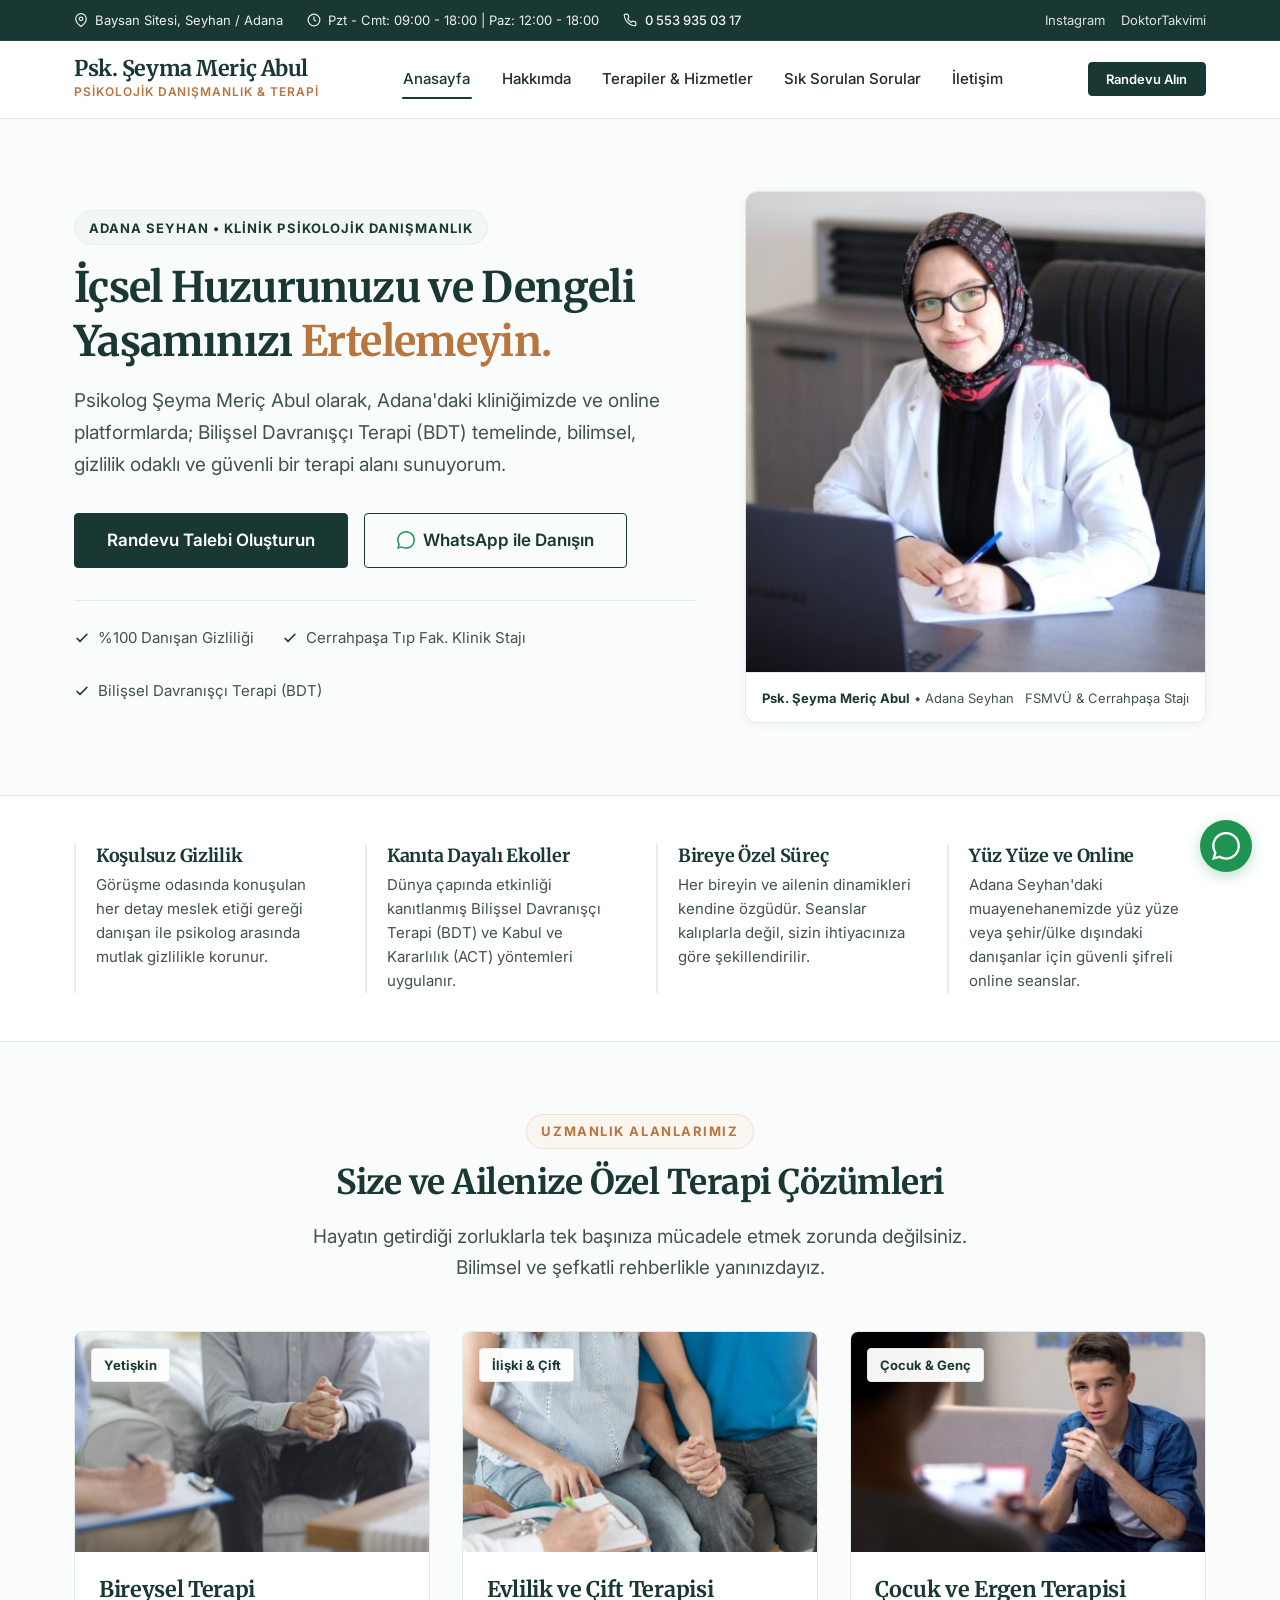
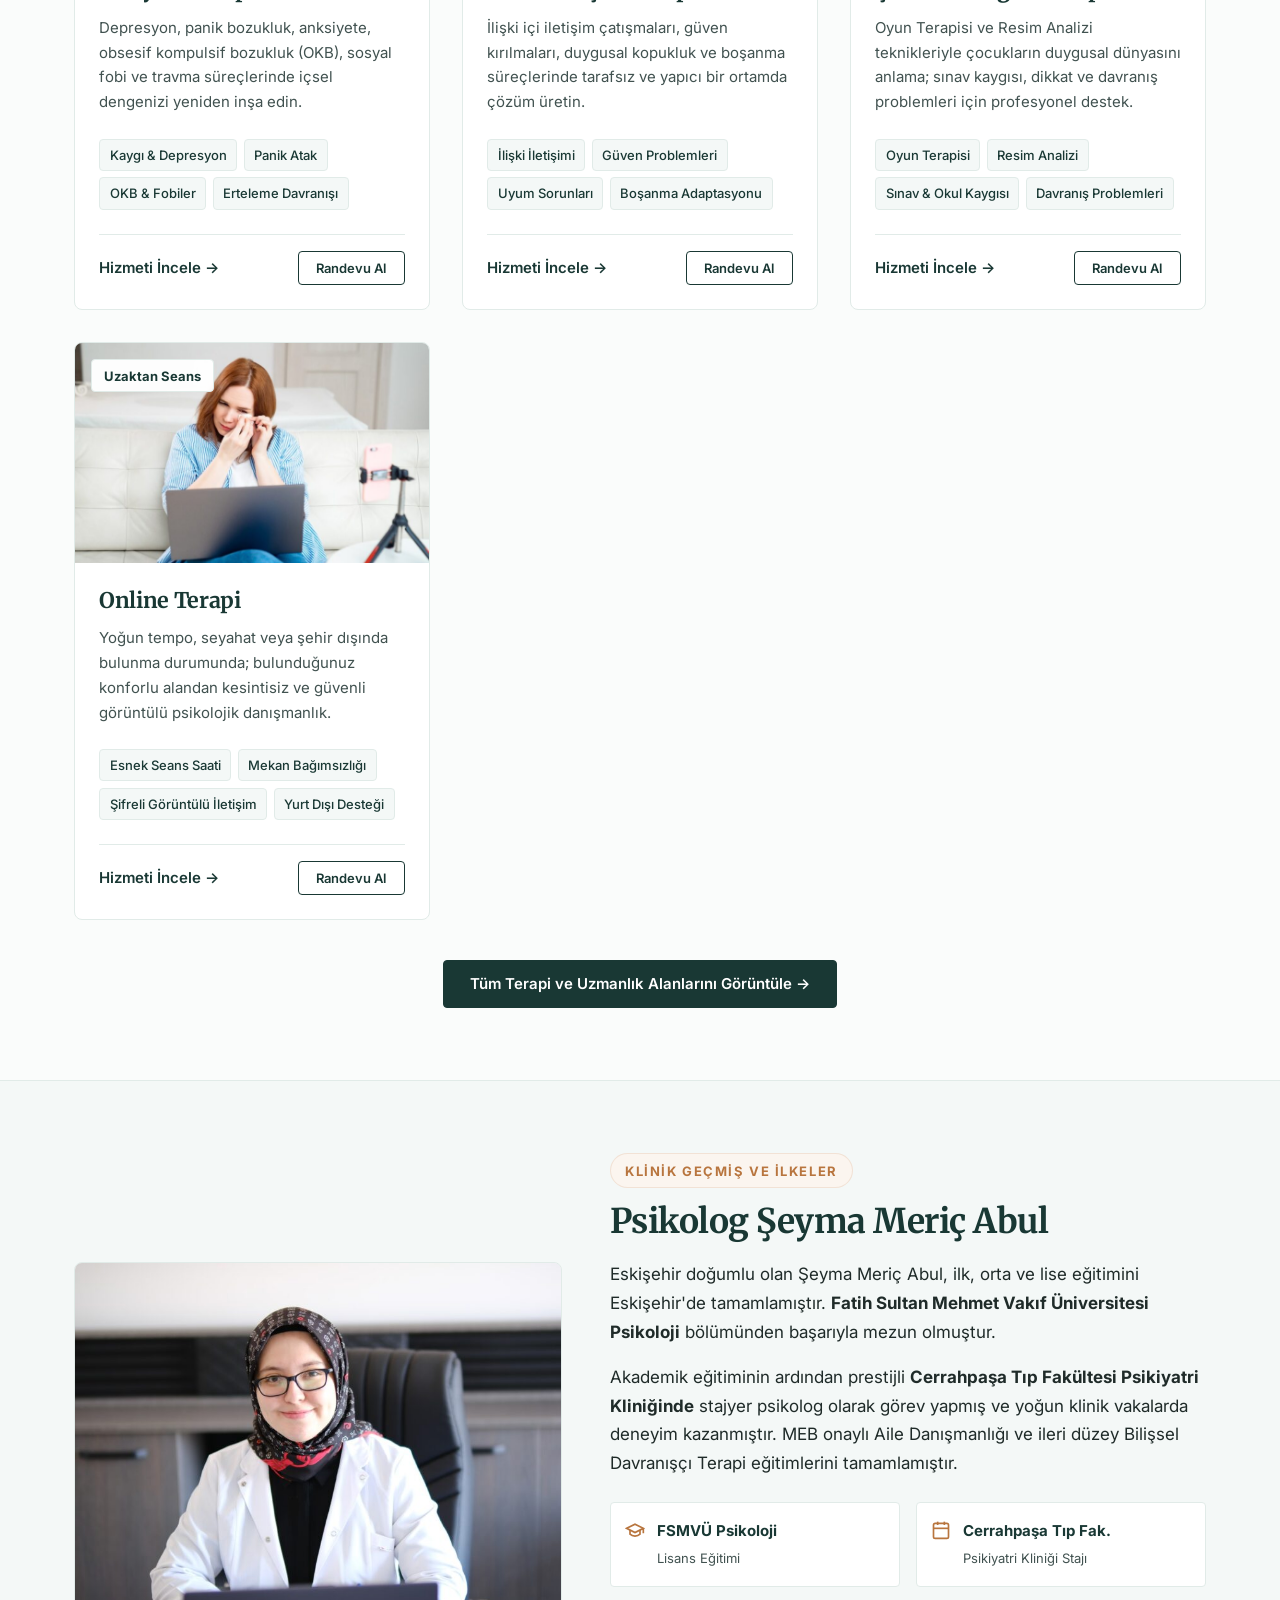
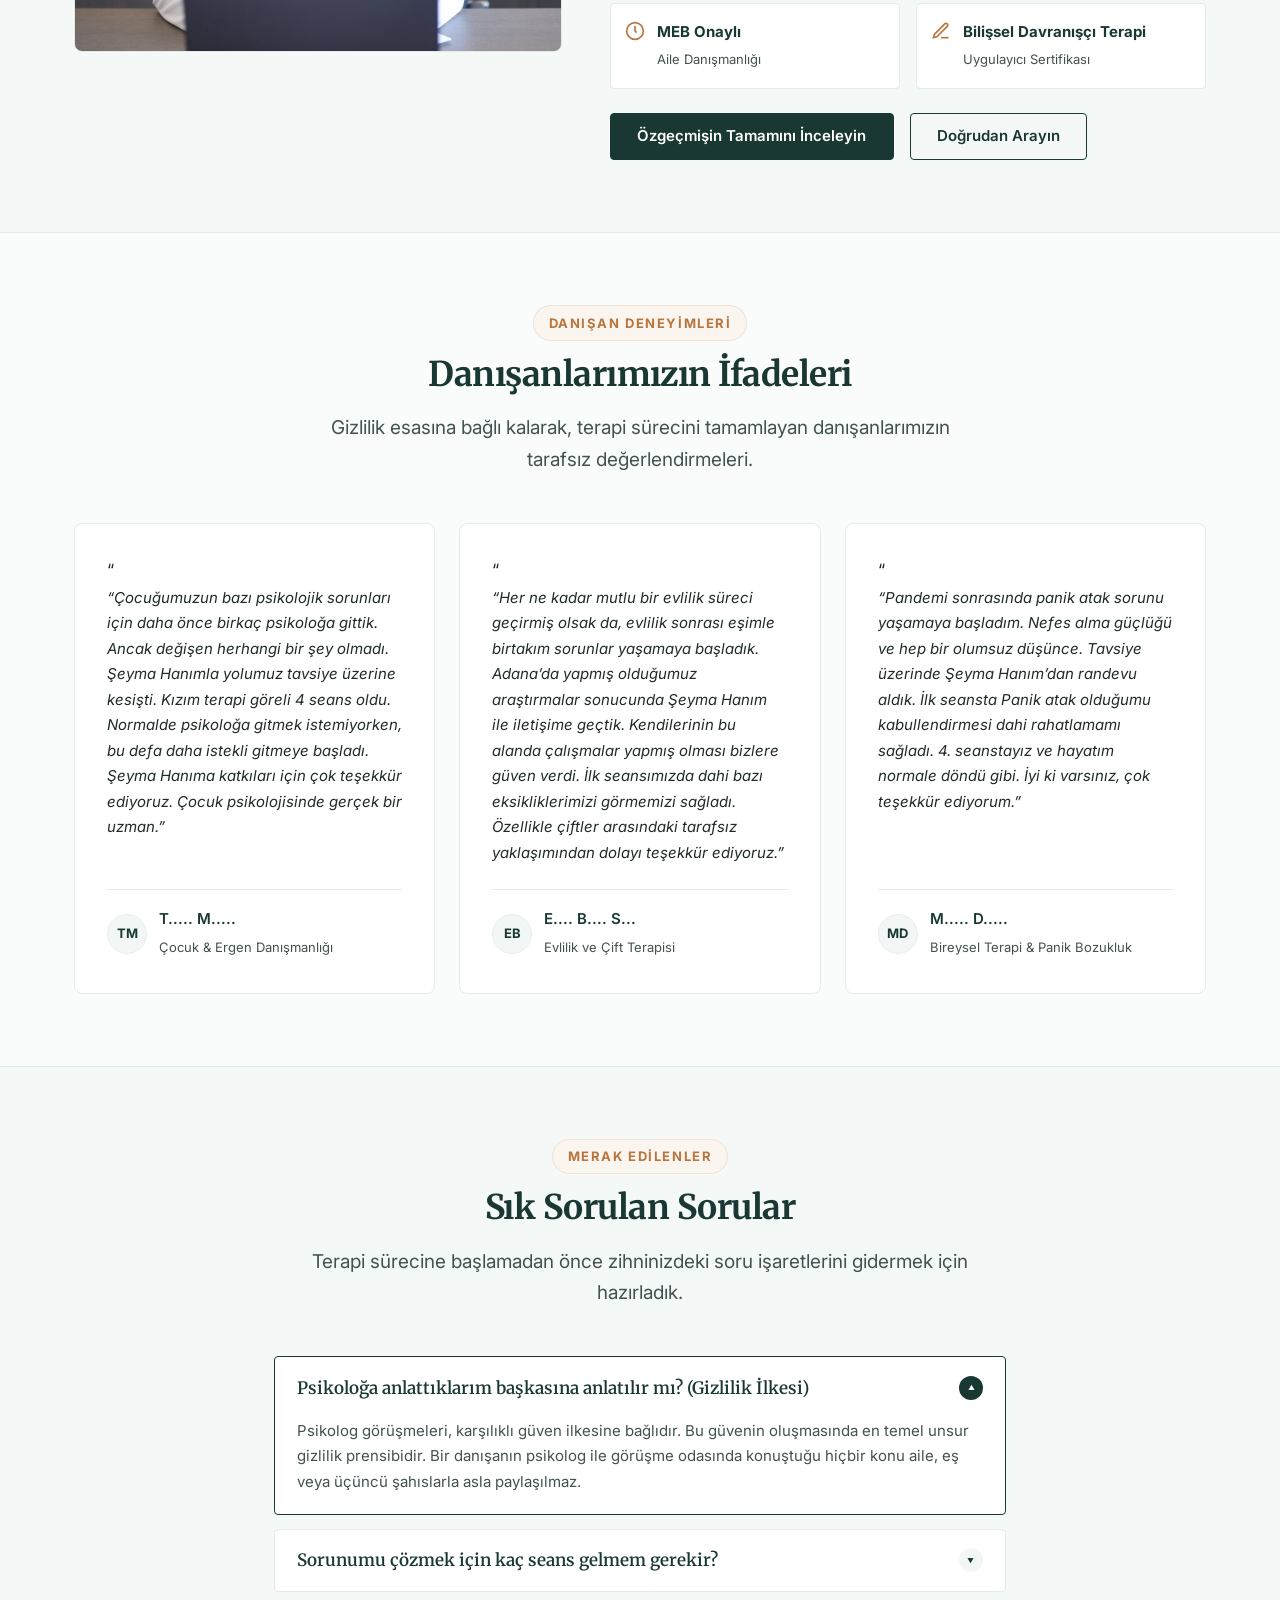
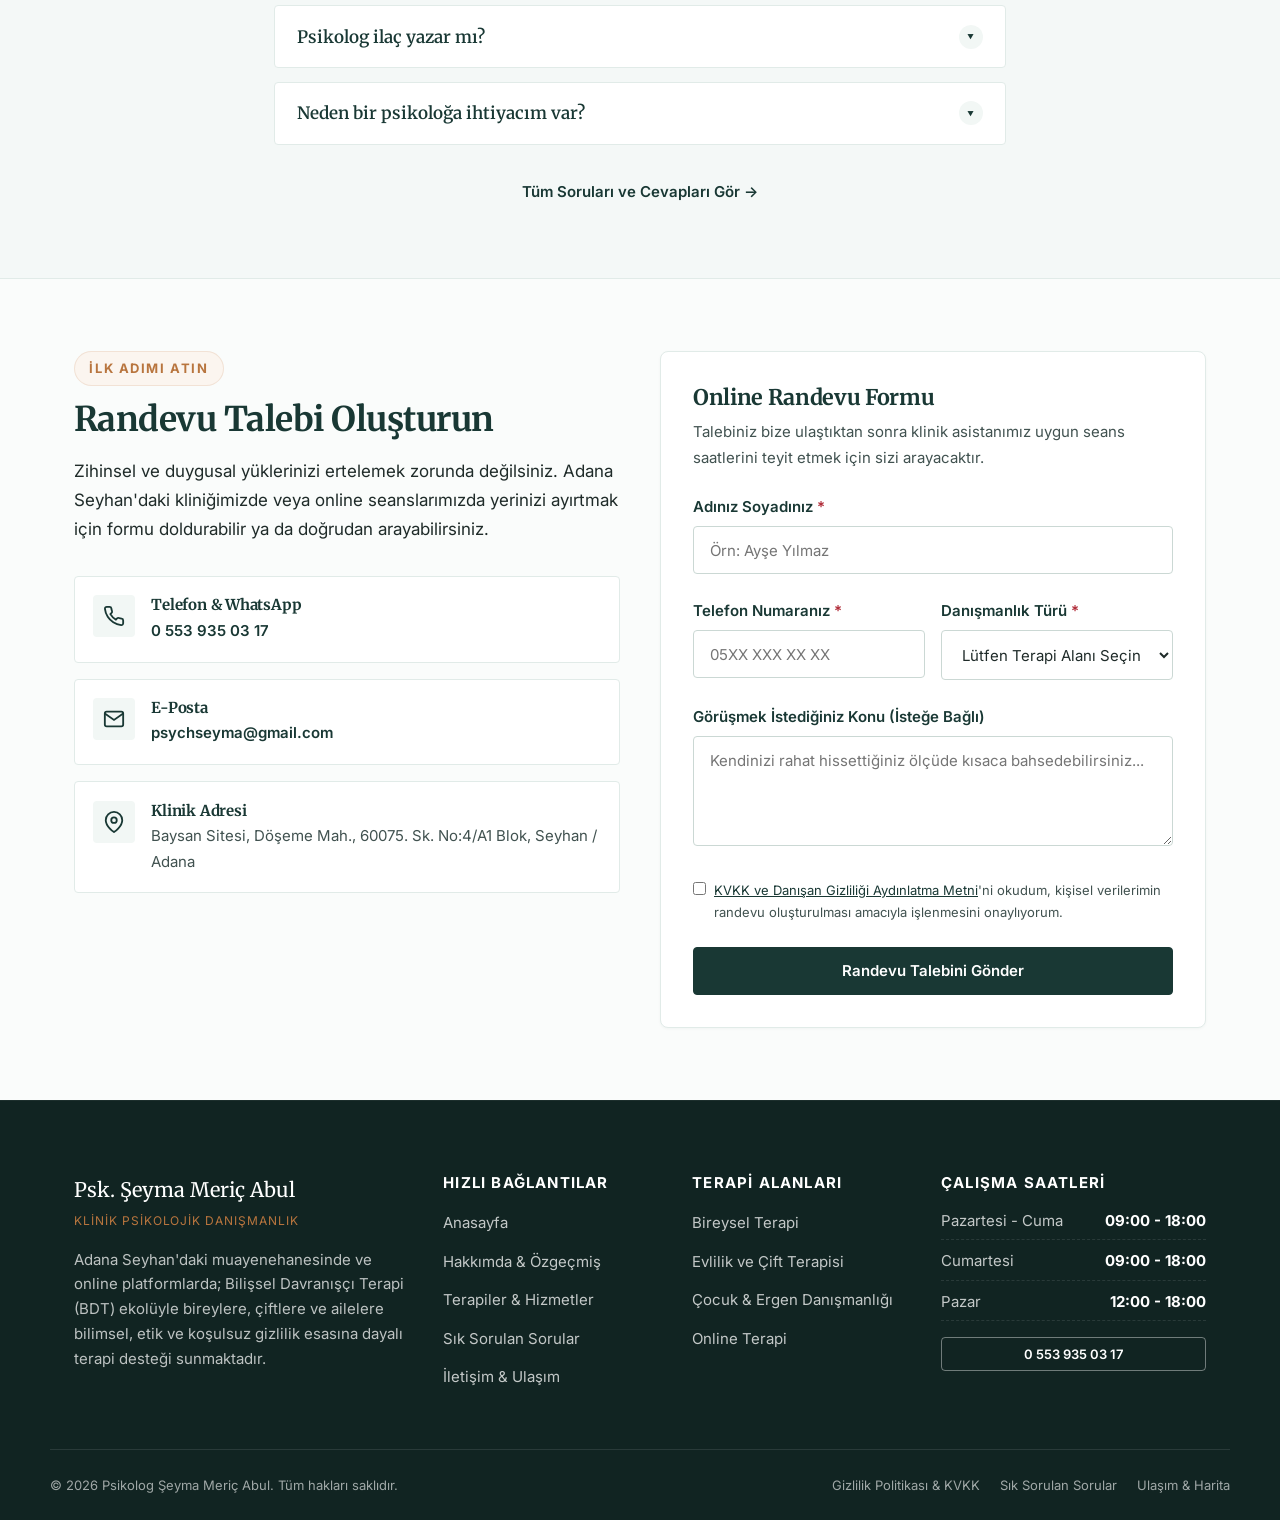
==== commit 88dd5264: "feat(design): apply senior UI/UX refined design system, remove SaaS cliches, improve contrast and mo" ====
--- a/index.html
+++ b/index.html
@@ -162,23 +162,23 @@
               Psikolog Şeyma Meriç Abul olarak, Adana'daki kliniğimizde ve online platformlarda; Bilişsel Davranışçı Terapi (BDT) temelinde, bilimsel, gizlilik odaklı ve güvenli bir terapi alanı sunuyorum.
             </p>
             <div class="hero-actions">
-              <a href="iletisim.html#randevu" class="btn btn-primary btn-lg">Randevu Oluşturun</a>
-              <a href="https://wa.me/905539350317" target="_blank" rel="noopener noreferrer" class="btn btn-whatsapp btn-lg">
-                <svg width="18" height="18" viewBox="0 0 24 24" fill="currentColor" aria-hidden="true"><path d="M.057 24l1.687-6.163c-1.041-1.804-1.588-3.849-1.587-5.946.003-6.556 5.338-11.891 11.893-11.891 3.181.001 6.167 1.24 8.413 3.488 2.245 2.248 3.481 5.236 3.48 8.414-.003 6.557-5.338 11.892-11.893 11.892-1.99-.001-3.951-.5-5.688-1.448l-6.305 1.654zm6.597-3.807c1.676.995 3.276 1.591 5.392 1.592 5.448 0 9.886-4.434 9.889-9.885.002-5.462-4.415-9.89-9.881-9.892-5.452 0-9.887 4.434-9.889 9.884-.001 2.225.651 3.891 1.746 5.634l-.999 3.648 3.742-.981z"/></svg>
+              <a href="iletisim.html#randevu" class="btn btn-primary btn-lg">Randevu Talebi Oluşturun</a>
+              <a href="https://wa.me/905539350317" target="_blank" rel="noopener noreferrer" class="btn btn-outline btn-lg">
+                <svg width="18" height="18" viewBox="0 0 24 24" fill="currentColor" aria-hidden="true" style="color: #1f9450;"><path d="M.057 24l1.687-6.163c-1.041-1.804-1.588-3.849-1.587-5.946.003-6.556 5.338-11.891 11.893-11.891 3.181.001 6.167 1.24 8.413 3.488 2.245 2.248 3.481 5.236 3.48 8.414-.003 6.557-5.338 11.892-11.893 11.892-1.99-.001-3.951-.5-5.688-1.448l-6.305 1.654zm6.597-3.807c1.676.995 3.276 1.591 5.392 1.592 5.448 0 9.886-4.434 9.889-9.885.002-5.462-4.415-9.89-9.881-9.892-5.452 0-9.887 4.434-9.889 9.884-.001 2.225.651 3.891 1.746 5.634l-.999 3.648 3.742-.981z"/></svg>
                 WhatsApp ile Danışın
               </a>
             </div>
             <div class="hero-trust-list">
               <div class="trust-item">
-                <svg width="18" height="18" viewBox="0 0 24 24" fill="none" stroke="currentColor" stroke-width="2.5" aria-hidden="true"><polyline points="20 6 9 17 4 12"></polyline></svg>
-                <span>%100 Gizlilik & Etik İlke</span>
+                <svg width="16" height="16" viewBox="0 0 24 24" fill="none" stroke="currentColor" stroke-width="2.5" aria-hidden="true"><polyline points="20 6 9 17 4 12"></polyline></svg>
+                <span>%100 Danışan Gizliliği</span>
               </div>
               <div class="trust-item">
-                <svg width="18" height="18" viewBox="0 0 24 24" fill="none" stroke="currentColor" stroke-width="2.5" aria-hidden="true"><polyline points="20 6 9 17 4 12"></polyline></svg>
+                <svg width="16" height="16" viewBox="0 0 24 24" fill="none" stroke="currentColor" stroke-width="2.5" aria-hidden="true"><polyline points="20 6 9 17 4 12"></polyline></svg>
                 <span>Cerrahpaşa Tıp Fak. Klinik Stajı</span>
               </div>
               <div class="trust-item">
-                <svg width="18" height="18" viewBox="0 0 24 24" fill="none" stroke="currentColor" stroke-width="2.5" aria-hidden="true"><polyline points="20 6 9 17 4 12"></polyline></svg>
+                <svg width="16" height="16" viewBox="0 0 24 24" fill="none" stroke="currentColor" stroke-width="2.5" aria-hidden="true"><polyline points="20 6 9 17 4 12"></polyline></svg>
                 <span>Bilişsel Davranışçı Terapi (BDT)</span>
               </div>
             </div>
@@ -187,14 +187,9 @@
           <div class="hero-image-wrap">
             <div class="hero-image-card">
               <img src="assets/images/seyma-meric-profil.jpg" alt="Psikolog Şeyma Meriç Abul Çalışma Masasında" width="600" height="480">
-            </div>
-            <div class="hero-floating-badge">
-              <div class="floating-badge-icon">
-                <svg width="22" height="22" viewBox="0 0 24 24" fill="none" stroke="currentColor" stroke-width="2" aria-hidden="true"><path d="M12 22s8-4 8-10V5l-8-3-8 3v7c0 6 8 10 8 10z"></path></svg>
-              </div>
-              <div class="floating-badge-text">
-                <strong>Yetkin & Bilimsel Yaklaşım</strong>
-                <span>FSMVÜ Psikoloji & MEB Aile Danışmanı</span>
+              <div class="hero-caption">
+                <span><strong>Psk. Şeyma Meriç Abul</strong> &bull; Adana Seyhan</span>
+                <span>FSMVÜ & Cerrahpaşa Stajı</span>
               </div>
             </div>
           </div>
@@ -202,42 +197,32 @@
       </div>
     </section>
 
-    <!-- 2. Öne Çıkan Değerler (Highlights) -->
-    <div class="container">
-      <div class="highlight-grid">
-        <div class="highlight-card">
-          <div class="highlight-icon">
-            <svg width="24" height="24" viewBox="0 0 24 24" fill="none" stroke="currentColor" stroke-width="2" aria-hidden="true"><rect x="3" y="11" width="18" height="11" rx="2" ry="2"></rect><path d="M7 11V7a5 5 0 0 1 10 0v4"></path></svg>
-          </div>
-          <h2 class="highlight-title">Koşulsuz Gizlilik</h2>
-          <p class="highlight-desc">Görüşme odasında paylaşılan tüm detaylar meslek etiği gereği danışan ile psikolog arasında mutlak gizlilikle korunur.</p>
-        </div>
-
-        <div class="highlight-card">
-          <div class="highlight-icon">
-            <svg width="24" height="24" viewBox="0 0 24 24" fill="none" stroke="currentColor" stroke-width="2" aria-hidden="true"><path d="M2 3h6a4 4 0 0 1 4 4v14a3 3 0 0 0-3-3H2z"></path><path d="M22 3h-6a4 4 0 0 0-4 4v14a3 3 0 0 1 3-3h7z"></path></svg>
-          </div>
-          <h2 class="highlight-title">Kanıta Dayalı Ekoller</h2>
-          <p class="highlight-desc">Bilişsel Davranışçı Terapi (BDT) ve Kabul ve Kararlılık Terapisi (ACT) gibi dünyaca kabul görmüş bilimsel yöntemler uygulanır.</p>
-        </div>
-
-        <div class="highlight-card">
-          <div class="highlight-icon">
-            <svg width="24" height="24" viewBox="0 0 24 24" fill="none" stroke="currentColor" stroke-width="2" aria-hidden="true"><circle cx="12" cy="12" r="10"></circle><path d="M12 6v6l4 2"></path></svg>
-          </div>
-          <h2 class="highlight-title">Bireye Özel Süreç</h2>
-          <p class="highlight-desc">Her bireyin ve çiftin dinamikleri farklıdır. Seanslar ezbere şablonlarla değil, sizin ihtiyacınıza özel planlanır.</p>
-        </div>
-
-        <div class="highlight-card">
-          <div class="highlight-icon">
-            <svg width="24" height="24" viewBox="0 0 24 24" fill="none" stroke="currentColor" stroke-width="2" aria-hidden="true"><rect x="2" y="3" width="20" height="14" rx="2" ry="2"></rect><line x1="8" y1="21" x2="16" y2="21"></line><line x1="12" y1="17" x2="12" y2="21"></line></svg>
-          </div>
-          <h2 class="highlight-title">Online ve Yüz Yüze</h2>
-          <p class="highlight-desc">Adana Seyhan'daki kliniğimizde yüz yüze veya şehir/ülke dışındaki danışanlarımız için güvenli online seans imkanı.</p>
-        </div>
-      </div>
-    </div>
+    <!-- 2. Klinik İlkeleri & Güven Şeridi (Editoryal Mizanpaj) -->
+    <section class="principles-section" aria-label="Temel İlkelerimiz">
+      <div class="container">
+        <div class="principles-grid">
+          <div class="principle-item">
+            <h2 class="principle-title">Koşulsuz Gizlilik</h2>
+            <p class="principle-desc">Görüşme odasında konuşulan her detay meslek etiği gereği danışan ile psikolog arasında mutlak gizlilikle korunur.</p>
+          </div>
+
+          <div class="principle-item">
+            <h2 class="principle-title">Kanıta Dayalı Ekoller</h2>
+            <p class="principle-desc">Dünya çapında etkinliği kanıtlanmış Bilişsel Davranışçı Terapi (BDT) ve Kabul ve Kararlılık (ACT) yöntemleri uygulanır.</p>
+          </div>
+
+          <div class="principle-item">
+            <h2 class="principle-title">Bireye Özel Süreç</h2>
+            <p class="principle-desc">Her bireyin ve ailenin dinamikleri kendine özgüdür. Seanslar kalıplarla değil, sizin ihtiyacınıza göre şekillendirilir.</p>
+          </div>
+
+          <div class="principle-item">
+            <h2 class="principle-title">Yüz Yüze ve Online</h2>
+            <p class="principle-desc">Adana Seyhan'daki muayenehanemizde yüz yüze veya şehir/ülke dışındaki danışanlar için güvenli şifreli online seanslar.</p>
+          </div>
+        </div>
+      </div>
+    </section>
 
     <!-- 3. Hizmetler & Terapi Alanları -->
     <section class="section">
--- a/assets/css/style.css
+++ b/assets/css/style.css
@@ -1,6 +1,7 @@
 /* ==========================================================================
-   PSİKOLOG ŞEYMA MERİÇ ABUL - DESIGN SYSTEM & MAIN STYLES
-   Temiz, Erişilebilir (WCAG AA), Mobil Uyumlu ve Yüksek Performanslı CSS
+   PSİKOLOG ŞEYMA MERİÇ ABUL - REFINED DESIGN SYSTEM & STYLES
+   Bilinçli, Rafine, Erişilebilir (WCAG AAA/AA) ve Gerçek Klinik Zarafeti
+   SaaS/AI Klişelerinden Uzak, Sakinleştirici ve Güven Odaklı
    ========================================================================== */
 
 @import url('https://fonts.googleapis.com/css2?family=Inter:wght@400;500;600;700&family=Merriweather:ital,wght@0,400;0,700;1,400&display=swap');
@@ -10,46 +11,46 @@
   to { transform: rotate(360deg); }
 }
 
-/* 1. CSS Değişkenleri (Design Tokens) */
+/* 1. Design Tokens */
 :root {
-  /* Renk Paleti - Sağlık, Güven ve Empati Odaklı */
-  --color-primary: #1e3d3b;        /* Derin Zümrüt / Arduvaz Yeşili */
-  --color-primary-hover: #152c2a;  /* Vurgulu koyu ton */
-  --color-primary-light: #f0f6f5;  /* Ferahlatıcı açık yeşil zemin */
-  --color-accent: #c48a58;         /* Sıcak Terracotta / Samimi Vurgu */
-  --color-accent-hover: #a87243;
-  --color-accent-light: #faf3ed;
-  
-  --color-text-main: #242e30;      /* Yüksek kontrastlı gövde metni (AAA) */
-  --color-text-muted: #536467;     /* İkincil metinler ve açıklamalar */
+  /* Renk Paleti - Sakinleştirici, Tıbbi Ciddiyet ve Empati Dengesi */
+  --color-primary: #193834;        /* Derin Orman / Ardıç Yeşili */
+  --color-primary-hover: #122b27;
+  --color-primary-light: #f2f7f5;  /* Ferah adaçayı zemin tonu */
+  --color-primary-subtle: #e6efec;
+  
+  --color-accent: #b8753e;         /* Doğal Sıcak Terracotta / Toprak */
+  --color-accent-hover: #9c602e;
+  --color-accent-light: #fbf5ef;
+  
+  --color-text-main: #1f2b29;      /* Yüksek okunabilirlik (AAA Kontrast: 12.8:1) */
+  --color-text-muted: #415250;     /* İkincil metinler (AA Kontrast: 6.8:1) */
   --color-text-light: #ffffff;
   
-  --color-bg-body: #fafcfb;        /* Ana sayfa arka planı */
-  --color-bg-surface: #ffffff;     /* Kart ve panel zeminleri */
-  --color-bg-alt: #f3f7f6;         /* Alternatif bölüm zeminleri */
-  --color-bg-dark: #122120;        /* Footer ve koyu alanlar */
-  
-  --color-border: #e2ebe9;         /* İnce, zarif kenarlıklar */
-  --color-border-focus: #1e3d3b;
+  --color-bg-body: #fafcfb;        /* Doğal kağıt/kireç beyazı zemin */
+  --color-bg-surface: #ffffff;
+  --color-bg-alt: #f4f8f7;         /* Alternatif bölüm zemini */
+  --color-bg-dark: #112422;        /* Footer koyu zemin */
+  
+  --color-border: #e1ebe8;         /* İnce, mimari sınır çizgileri */
+  --color-border-dark: #cbd8d4;
   
   --color-success: #198754;
-  --color-error: #dc3545;
-  --color-warning: #fd7e14;
+  --color-error: #b02a37;
 
   /* Tipografi */
-  --font-sans: 'Inter', -apple-system, BlinkMacSystemFont, 'Segoe UI', Roboto, 'Helvetica Neue', Arial, sans-serif;
+  --font-sans: 'Inter', -apple-system, BlinkMacSystemFont, 'Segoe UI', Roboto, sans-serif;
   --font-heading: 'Merriweather', Georgia, serif;
   
   /* Tipografi Skalası */
-  --text-xs: 0.75rem;    /* 12px */
-  --text-sm: 0.875rem;   /* 14px */
-  --text-base: 1rem;     /* 16px */
-  --text-lg: 1.125rem;   /* 18px */
-  --text-xl: 1.25rem;    /* 20px */
-  --text-2xl: 1.5rem;    /* 24px */
-  --text-3xl: 1.875rem;  /* 30px */
-  --text-4xl: 2.25rem;   /* 36px */
-  --text-5xl: 2.875rem;  /* 46px */
+  --text-xs: 0.8125rem;  /* 13px */
+  --text-sm: 0.9375rem;  /* 15px */
+  --text-base: 1.0625rem;/* 17px - Klinik metinler için daha rahat okuma */
+  --text-lg: 1.1875rem;  /* 19px */
+  --text-xl: 1.35rem;    /* 21.6px */
+  --text-2xl: 1.625rem;  /* 26px */
+  --text-3xl: 2.125rem;  /* 34px */
+  --text-4xl: 2.625rem;  /* 42px */
 
   /* Boşluk Skalası (Spacing) */
   --space-2: 0.5rem;     /* 8px */
@@ -59,32 +60,29 @@
   --space-8: 2rem;       /* 32px */
   --space-10: 2.5rem;    /* 40px */
   --space-12: 3rem;      /* 48px */
-  --space-16: 4rem;      /* 64px */
-  --space-20: 5rem;      /* 80px */
-  --space-24: 6rem;      /* 96px */
-
-  /* Yuvarlaklık & Gölge */
-  --radius-sm: 6px;
-  --radius-md: 10px;
-  --radius-lg: 16px;
+  --space-16: 4.5rem;    /* 72px */
+  --space-20: 6rem;      /* 96px */
+
+  /* Rafine Yuvarlaklık ve Doğal Sınırlar */
+  --radius-sm: 4px;
+  --radius-md: 8px;
+  --radius-lg: 12px;
   --radius-full: 9999px;
 
-  --shadow-sm: 0 1px 3px rgba(18, 33, 32, 0.05);
-  --shadow-md: 0 4px 14px rgba(18, 33, 32, 0.08);
-  --shadow-lg: 0 12px 30px rgba(18, 33, 32, 0.1);
-  --shadow-hover: 0 8px 24px rgba(30, 61, 59, 0.14);
+  /* Sakin, abartısız gölgeler (SaaS parıltıları yerine) */
+  --shadow-subtle: 0 1px 3px rgba(25, 56, 52, 0.04);
+  --shadow-sm: 0 2px 8px rgba(25, 56, 52, 0.06);
+  --shadow-md: 0 6px 18px rgba(25, 56, 52, 0.08);
 
   /* Geçişler */
   --transition-fast: 150ms ease;
-  --transition-normal: 250ms ease;
-  --transition-slow: 400ms ease;
-
-  /* Konteyner */
-  --container-max: 1200px;
-  --container-padding: 1.25rem;
-}
-
-/* 2. Temel Sıfırlama ve Gövde */
+  --transition-normal: 220ms ease;
+
+  --container-max: 1180px;
+  --container-padding: 1.5rem;
+}
+
+/* 2. Temel Sıfırlama ve Tipografi */
 *, *::before, *::after {
   box-sizing: border-box;
   margin: 0;
@@ -100,7 +98,7 @@
 body {
   font-family: var(--font-sans);
   font-size: var(--text-base);
-  line-height: 1.65;
+  line-height: 1.7;
   color: var(--color-text-main);
   background-color: var(--color-bg-body);
   -webkit-font-smoothing: antialiased;
@@ -110,7 +108,6 @@
   min-height: 100vh;
 }
 
-/* Erişilebilirlik: Ekran Okuyucu & İçeriğe Atla */
 .skip-link {
   position: absolute;
   top: -100px;
@@ -127,18 +124,6 @@
   top: 1rem;
 }
 
-.sr-only {
-  position: absolute;
-  width: 1px;
-  height: 1px;
-  padding: 0;
-  margin: -1px;
-  overflow: hidden;
-  clip: rect(0, 0, 0, 0);
-  white-space: nowrap;
-  border: 0;
-}
-
 :focus-visible {
   outline: 2px solid var(--color-primary);
   outline-offset: 3px;
@@ -162,18 +147,20 @@
 h1, h2, h3, h4, h5, h6 {
   font-family: var(--font-heading);
   color: var(--color-primary);
-  line-height: 1.25;
+  line-height: 1.28;
   font-weight: 700;
+  letter-spacing: -0.015em;
   margin-bottom: var(--space-4);
 }
 
-h1 { font-size: clamp(2rem, 4vw + 1rem, var(--text-5xl)); }
-h2 { font-size: clamp(1.6rem, 2.5vw + 0.8rem, var(--text-3xl)); }
-h3 { font-size: clamp(1.25rem, 1.8vw + 0.5rem, var(--text-2xl)); }
+h1 { font-size: clamp(2.1rem, 3.8vw + 1rem, var(--text-4xl)); }
+h2 { font-size: clamp(1.65rem, 2.2vw + 0.8rem, var(--text-3xl)); }
+h3 { font-size: clamp(1.25rem, 1.5vw + 0.5rem, var(--text-2xl)); }
 h4 { font-size: var(--text-xl); }
 
 p {
   margin-bottom: var(--space-4);
+  max-width: 72ch; /* Okunabilirlik için ideal satır uzunluğu */
 }
 p:last-child {
   margin-bottom: 0;
@@ -195,7 +182,7 @@
 }
 
 .container-narrow {
-  max-width: 820px;
+  max-width: 780px;
 }
 
 .section {
@@ -205,11 +192,13 @@
 
 .section-alt {
   background-color: var(--color-bg-alt);
+  border-top: 1px solid var(--color-border);
+  border-bottom: 1px solid var(--color-border);
 }
 
 .section-title-wrap {
   text-align: center;
-  max-width: 680px;
+  max-width: 660px;
   margin: 0 auto var(--space-12) auto;
 }
 
@@ -219,26 +208,30 @@
   font-size: var(--text-xs);
   font-weight: 700;
   text-transform: uppercase;
-  letter-spacing: 0.1em;
+  letter-spacing: 0.12em;
   color: var(--color-accent);
   background-color: var(--color-accent-light);
-  padding: 0.35rem 0.85rem;
+  padding: 0.35rem 0.9rem;
   border-radius: var(--radius-full);
   margin-bottom: var(--space-3);
+  border: 1px solid rgba(184, 117, 62, 0.15);
 }
 
 .section-lead {
   font-size: var(--text-lg);
   color: var(--color-text-muted);
-}
-
-/* 4. Butonlar */
+  line-height: 1.65;
+  margin-left: auto;
+  margin-right: auto;
+}
+
+/* 4. Buton Sistemi (Hiyerarşik ve Bilinçli) */
 .btn {
   display: inline-flex;
   align-items: center;
   justify-content: center;
   gap: 0.5rem;
-  padding: 0.85rem 1.75rem;
+  padding: 0.85rem 1.65rem;
   font-family: var(--font-sans);
   font-size: var(--text-sm);
   font-weight: 600;
@@ -246,11 +239,12 @@
   border: 1px solid transparent;
   cursor: pointer;
   text-decoration: none;
-  transition: all var(--transition-normal);
-  line-height: 1.2;
+  transition: background-color var(--transition-fast), border-color var(--transition-fast), color var(--transition-fast);
+  line-height: 1.25;
   white-space: nowrap;
 }
 
+/* Primary CTA: Derin, Güvenilir Zümrüt */
 .btn-primary {
   background-color: var(--color-primary);
   color: #ffffff;
@@ -260,32 +254,17 @@
   background-color: var(--color-primary-hover);
   border-color: var(--color-primary-hover);
   color: #ffffff;
-  box-shadow: var(--shadow-hover);
-  transform: translateY(-2px);
-}
-
-.btn-accent {
-  background-color: var(--color-accent);
-  color: #ffffff;
-  border-color: var(--color-accent);
-}
-.btn-accent:hover {
-  background-color: var(--color-accent-hover);
-  border-color: var(--color-accent-hover);
-  color: #ffffff;
-  box-shadow: var(--shadow-hover);
-  transform: translateY(-2px);
-}
-
+}
+
+/* Secondary CTA: Sakin, Rafine Çerçeve */
 .btn-outline {
   background-color: transparent;
   color: var(--color-primary);
   border-color: var(--color-primary);
 }
 .btn-outline:hover {
-  background-color: var(--color-primary);
-  color: #ffffff;
-  transform: translateY(-2px);
+  background-color: var(--color-primary-light);
+  color: var(--color-primary);
 }
 
 .btn-outline-white {
@@ -299,42 +278,40 @@
   border-color: #ffffff;
 }
 
+/* WhatsApp Aksiyon Butonu */
 .btn-whatsapp {
-  background-color: #25d366;
+  background-color: #1f9450;
   color: #ffffff;
-  border-color: #25d366;
+  border-color: #1f9450;
 }
 .btn-whatsapp:hover {
-  background-color: #128c7e;
-  border-color: #128c7e;
+  background-color: #167a41;
+  border-color: #167a41;
   color: #ffffff;
-  transform: translateY(-2px);
 }
 
 .btn-lg {
-  padding: 1.05rem 2.2rem;
+  padding: 1rem 2rem;
   font-size: var(--text-base);
 }
 
 .btn-sm {
-  padding: 0.5rem 1rem;
+  padding: 0.5rem 1.1rem;
   font-size: var(--text-xs);
 }
 
-.btn:disabled, .btn[aria-disabled="true"] {
-  opacity: 0.65;
+.btn:disabled {
+  opacity: 0.6;
   cursor: not-allowed;
-  transform: none !important;
-  box-shadow: none !important;
 }
 
 /* 5. Üst Bilgi Çubuğu (Top Bar) */
 .topbar {
   background-color: var(--color-primary);
-  color: rgba(255, 255, 255, 0.9);
+  color: rgba(255, 255, 255, 0.92);
   font-size: var(--text-xs);
-  padding: 0.5rem 0;
-  border-bottom: 1px solid rgba(255, 255, 255, 0.1);
+  padding: 0.55rem 0;
+  border-bottom: 1px solid rgba(255, 255, 255, 0.08);
 }
 
 .topbar-content {
@@ -348,18 +325,19 @@
 .topbar-items {
   display: flex;
   align-items: center;
-  gap: 1.25rem;
+  gap: 1.5rem;
   flex-wrap: wrap;
 }
 
 .topbar-item {
   display: inline-flex;
   align-items: center;
-  gap: 0.4rem;
+  gap: 0.45rem;
   color: rgba(255, 255, 255, 0.92);
 }
 .topbar-item a {
-  color: rgba(255, 255, 255, 0.92);
+  color: rgba(255, 255, 255, 0.95);
+  font-weight: 500;
 }
 .topbar-item a:hover {
   color: #ffffff;
@@ -369,28 +347,24 @@
 .topbar-social {
   display: flex;
   align-items: center;
-  gap: 0.75rem;
+  gap: 1rem;
 }
 .topbar-social a {
-  color: rgba(255, 255, 255, 0.8);
-  font-size: var(--text-sm);
-  display: flex;
-  align-items: center;
-  justify-content: center;
+  color: rgba(255, 255, 255, 0.85);
   transition: color var(--transition-fast);
 }
 .topbar-social a:hover {
   color: #ffffff;
 }
 
-/* 6. Ana Navigasyon (Site Header) */
+/* 6. Ana Navigasyon */
 .site-header {
   background-color: var(--color-bg-surface);
   position: sticky;
   top: 0;
   z-index: 1000;
-  box-shadow: var(--shadow-sm);
-  transition: all var(--transition-normal);
+  border-bottom: 1px solid var(--color-border);
+  transition: box-shadow var(--transition-normal);
 }
 
 .header-container {
@@ -399,7 +373,6 @@
   justify-content: space-between;
   padding-top: 1rem;
   padding-bottom: 1rem;
-  position: relative;
 }
 
 .site-logo {
@@ -413,11 +386,11 @@
   font-weight: 700;
   color: var(--color-primary);
   line-height: 1.15;
-  letter-spacing: -0.01em;
+  letter-spacing: -0.02em;
 }
 .logo-tagline {
-  font-size: var(--text-xs);
-  font-weight: 500;
+  font-size: 0.75rem;
+  font-weight: 600;
   color: var(--color-accent);
   letter-spacing: 0.08em;
   text-transform: uppercase;
@@ -431,7 +404,7 @@
 .nav-list {
   display: flex;
   align-items: center;
-  gap: 1.5rem;
+  gap: 1.75rem;
   list-style: none;
   margin: 0;
 }
@@ -440,7 +413,7 @@
   font-size: var(--text-sm);
   font-weight: 500;
   color: var(--color-text-main);
-  padding: 0.5rem 0.25rem;
+  padding: 0.4rem 0.1rem;
   position: relative;
   transition: color var(--transition-fast);
 }
@@ -450,7 +423,7 @@
 .nav-link.active::after {
   content: '';
   position: absolute;
-  bottom: 0;
+  bottom: -4px;
   left: 0;
   width: 100%;
   height: 2px;
@@ -464,27 +437,25 @@
   gap: 0.75rem;
 }
 
-/* Mobil Menü Butonu */
 .nav-toggle {
   display: none;
   background: none;
   border: 1px solid var(--color-border);
-  padding: 0.5rem;
+  padding: 0.6rem;
   border-radius: var(--radius-sm);
   cursor: pointer;
   color: var(--color-primary);
-}
-.nav-toggle:focus-visible {
-  outline: 2px solid var(--color-primary);
-}
-
-/* 7. Hero Bölümü */
+  min-width: 44px;
+  min-height: 44px;
+}
+
+/* 7. Hero Bölümü - Doğal, Sakin & Editoryal */
 .hero {
   position: relative;
   padding-top: var(--space-16);
-  padding-bottom: var(--space-20);
-  background: linear-gradient(135deg, var(--color-primary-light) 0%, #ffffff 60%, var(--color-accent-light) 100%);
-  overflow: hidden;
+  padding-bottom: var(--space-16);
+  background-color: #fafcfb;
+  border-bottom: 1px solid var(--color-border);
 }
 
 .hero-grid {
@@ -498,19 +469,20 @@
   display: inline-flex;
   align-items: center;
   gap: 0.5rem;
-  padding: 0.4rem 0.9rem;
-  background-color: rgba(30, 61, 59, 0.08);
+  padding: 0.35rem 0.85rem;
+  background-color: var(--color-primary-light);
   color: var(--color-primary);
   font-size: var(--text-xs);
   font-weight: 700;
   text-transform: uppercase;
-  letter-spacing: 0.06em;
+  letter-spacing: 0.08em;
   border-radius: var(--radius-full);
+  border: 1px solid var(--color-primary-subtle);
   margin-bottom: var(--space-4);
 }
 
 .hero-title {
-  margin-bottom: var(--space-6);
+  margin-bottom: var(--space-4);
   color: var(--color-primary);
 }
 .hero-title span {
@@ -520,9 +492,9 @@
 .hero-description {
   font-size: var(--text-lg);
   color: var(--color-text-muted);
-  line-height: 1.6;
+  line-height: 1.68;
   margin-bottom: var(--space-8);
-  max-width: 580px;
+  max-width: 600px;
 }
 
 .hero-actions {
@@ -533,10 +505,11 @@
   margin-bottom: var(--space-8);
 }
 
+/* Güven Belirteçleri (Trust Strip - Yapay Kutu Yığını Yerine Temiz Akış) */
 .hero-trust-list {
   display: flex;
   align-items: center;
-  gap: 1.5rem;
+  gap: 1.75rem;
   flex-wrap: wrap;
   padding-top: var(--space-6);
   border-top: 1px solid var(--color-border);
@@ -546,10 +519,10 @@
 .trust-item {
   display: flex;
   align-items: center;
-  gap: 0.4rem;
+  gap: 0.5rem;
 }
 .trust-item svg {
-  color: var(--color-accent);
+  color: var(--color-primary);
   flex-shrink: 0;
 }
 
@@ -557,12 +530,11 @@
   position: relative;
 }
 .hero-image-card {
-  position: relative;
   border-radius: var(--radius-lg);
   overflow: hidden;
-  box-shadow: var(--shadow-lg);
-  background-color: #fff;
-  border: 4px solid #ffffff;
+  border: 1px solid var(--color-border);
+  box-shadow: var(--shadow-sm);
+  background-color: #ffffff;
 }
 .hero-image-card img {
   width: 100%;
@@ -570,85 +542,55 @@
   object-fit: cover;
   object-position: center 20%;
 }
-
-.hero-floating-badge {
-  position: absolute;
-  bottom: -15px;
-  left: -20px;
+.hero-caption {
+  padding: 0.85rem 1rem;
   background-color: #ffffff;
-  padding: 1rem 1.25rem;
-  border-radius: var(--radius-md);
-  box-shadow: var(--shadow-lg);
-  display: flex;
-  align-items: center;
-  gap: 0.75rem;
-  border-left: 4px solid var(--color-accent);
-}
-.floating-badge-icon {
-  width: 40px;
-  height: 40px;
-  background-color: var(--color-primary-light);
-  border-radius: var(--radius-full);
-  display: flex;
-  align-items: center;
-  justify-content: center;
-  color: var(--color-primary);
-  flex-shrink: 0;
-}
-.floating-badge-text strong {
-  display: block;
-  font-size: var(--text-sm);
-  color: var(--color-primary);
-}
-.floating-badge-text span {
+  border-top: 1px solid var(--color-border);
   font-size: var(--text-xs);
   color: var(--color-text-muted);
-}
-
-/* 8. Öne Çıkan Değerler (Key Highlights) */
-.highlight-grid {
+  display: flex;
+  justify-content: space-between;
+  align-items: center;
+}
+.hero-caption strong {
+  color: var(--color-primary);
+}
+
+/* 8. Güven & İlkeler Şeridi (Editoryal 4 Kolon - Bento Klişesi Yok) */
+.principles-section {
+  padding: var(--space-12) 0;
+  background-color: #ffffff;
+  border-bottom: 1px solid var(--color-border);
+}
+
+.principles-grid {
   display: grid;
-  grid-template-columns: repeat(auto-fit, minmax(240px, 1fr));
-  gap: var(--space-6);
-  margin-top: calc(-1 * var(--space-10));
-  position: relative;
-  z-index: 10;
-}
-
-.highlight-card {
-  background: var(--color-bg-surface);
-  padding: var(--space-6);
-  border-radius: var(--radius-md);
-  box-shadow: var(--shadow-md);
-  border: 1px solid var(--color-border);
-  transition: transform var(--transition-normal), box-shadow var(--transition-normal);
-}
-.highlight-card:hover {
-  transform: translateY(-4px);
-  box-shadow: var(--shadow-hover);
-}
-.highlight-icon {
-  width: 48px;
-  height: 48px;
-  border-radius: var(--radius-md);
-  background-color: var(--color-primary-light);
-  color: var(--color-primary);
-  display: flex;
-  align-items: center;
-  justify-content: center;
-  margin-bottom: var(--space-4);
-}
-.highlight-title {
-  font-size: var(--text-lg);
-  margin-bottom: var(--space-2);
-}
-.highlight-desc {
+  grid-template-columns: repeat(4, 1fr);
+  gap: var(--space-8);
+}
+
+.principle-item {
+  padding: 0;
+  border-left: 2px solid var(--color-primary-subtle);
+  padding-left: 1.25rem;
+  transition: border-color var(--transition-fast);
+}
+.principle-item:hover {
+  border-left-color: var(--color-accent);
+}
+.principle-title {
+  font-family: var(--font-heading);
+  font-size: 1.125rem;
+  color: var(--color-primary);
+  margin-bottom: 0.35rem;
+}
+.principle-desc {
   font-size: var(--text-sm);
   color: var(--color-text-muted);
-  line-height: 1.5;
-}
-
-/* 9. Hizmetler & Terapi Alanları Kartları */
+  line-height: 1.6;
+}
+
+/* 9. Hizmetler Kart Sistemi */
 .services-grid {
   display: grid;
   grid-template-columns: repeat(auto-fit, minmax(320px, 1fr));
@@ -659,15 +601,13 @@
   background: var(--color-bg-surface);
   border-radius: var(--radius-md);
   overflow: hidden;
-  box-shadow: var(--shadow-sm);
   border: 1px solid var(--color-border);
   display: flex;
   flex-direction: column;
-  transition: transform var(--transition-normal), box-shadow var(--transition-normal);
+  transition: border-color var(--transition-normal);
 }
 .service-card:hover {
-  transform: translateY(-5px);
-  box-shadow: var(--shadow-lg);
+  border-color: var(--color-primary);
 }
 
 .service-card-image {
@@ -680,23 +620,19 @@
   width: 100%;
   height: 100%;
   object-fit: cover;
-  transition: transform var(--transition-slow);
-}
-.service-card:hover .service-card-image img {
-  transform: scale(1.05);
 }
 
 .service-tag {
   position: absolute;
   top: 1rem;
   left: 1rem;
-  background-color: rgba(255, 255, 255, 0.95);
-  backdrop-filter: blur(4px);
+  background-color: rgba(255, 255, 255, 0.96);
   color: var(--color-primary);
   font-size: var(--text-xs);
   font-weight: 700;
-  padding: 0.35rem 0.75rem;
-  border-radius: var(--radius-full);
+  padding: 0.3rem 0.75rem;
+  border-radius: var(--radius-sm);
+  border: 1px solid var(--color-border);
 }
 
 .service-card-content {
@@ -712,7 +648,7 @@
 .service-description {
   font-size: var(--text-sm);
   color: var(--color-text-muted);
-  line-height: 1.6;
+  line-height: 1.65;
   margin-bottom: var(--space-6);
   flex-grow: 1;
 }
@@ -732,6 +668,7 @@
   padding: 0.25rem 0.6rem;
   border-radius: var(--radius-sm);
   font-weight: 500;
+  border: 1px solid var(--color-border);
 }
 
 .service-card-footer {
@@ -753,10 +690,10 @@
   transition: gap var(--transition-fast);
 }
 .link-arrow:hover {
-  gap: 0.6rem;
-}
-
-/* 10. Hakkımda / Tanıtım Özeti (Bio Section) */
+  gap: 0.55rem;
+}
+
+/* 10. Biyografi & Klinik Özgeçmiş */
 .bio-grid {
   display: grid;
   grid-template-columns: 0.9fr 1.1fr;
@@ -764,12 +701,9 @@
   align-items: center;
 }
 
-.bio-image-wrapper {
-  position: relative;
-}
 .bio-image-wrapper img {
-  border-radius: var(--radius-lg);
-  box-shadow: var(--shadow-lg);
+  border-radius: var(--radius-md);
+  border: 1px solid var(--color-border);
   width: 100%;
   max-height: 520px;
   object-fit: cover;
@@ -777,7 +711,7 @@
 
 .credentials-list {
   display: grid;
-  grid-template-columns: repeat(auto-fit, minmax(200px, 1fr));
+  grid-template-columns: repeat(2, 1fr);
   gap: 1rem;
   margin: var(--space-6) 0;
 }
@@ -786,8 +720,8 @@
   align-items: flex-start;
   gap: 0.75rem;
   background-color: #ffffff;
-  padding: 0.85rem;
-  border-radius: var(--radius-md);
+  padding: 0.9rem;
+  border-radius: var(--radius-sm);
   border: 1px solid var(--color-border);
 }
 .credential-item svg {
@@ -805,32 +739,50 @@
   color: var(--color-text-muted);
 }
 
-/* 11. Danışan Yorumları (Gerçek Referanslar) */
+/* Yetkinlik & Sertifika Kartları */
+.cert-grid {
+  display: grid;
+  grid-template-columns: repeat(auto-fit, minmax(280px, 1fr));
+  gap: 1rem;
+}
+.cert-card {
+  background-color: #ffffff;
+  border: 1px solid var(--color-border);
+  border-left: 3px solid var(--color-primary-subtle);
+  padding: 1.25rem;
+  border-radius: var(--radius-sm);
+  transition: border-left-color var(--transition-fast);
+}
+.cert-card:hover {
+  border-left-color: var(--color-primary);
+}
+.cert-card h3 {
+  font-size: 1.05rem;
+  margin-bottom: 0.4rem;
+  color: var(--color-primary);
+}
+.cert-card p {
+  font-size: var(--text-xs);
+  color: var(--color-text-muted);
+  line-height: 1.55;
+  margin: 0;
+}
+
+/* 11. Gerçek Danışan Görüşleri */
 .testimonials-grid {
   display: grid;
-  grid-template-columns: repeat(auto-fit, minmax(300px, 1fr));
+  grid-template-columns: repeat(auto-fit, minmax(310px, 1fr));
   gap: var(--space-6);
 }
 
 .testimonial-card {
-  background: var(--color-bg-surface);
+  background: #ffffff;
   border: 1px solid var(--color-border);
   border-radius: var(--radius-md);
   padding: var(--space-8);
-  box-shadow: var(--shadow-sm);
   display: flex;
   flex-direction: column;
   position: relative;
-}
-.testimonial-quote-icon {
-  font-family: var(--font-heading);
-  font-size: 3rem;
-  color: var(--color-primary-light);
-  line-height: 1;
-  position: absolute;
-  top: 1rem;
-  right: 1.5rem;
-  opacity: 0.8;
 }
 .testimonial-text {
   font-size: var(--text-sm);
@@ -838,8 +790,6 @@
   color: var(--color-text-main);
   line-height: 1.7;
   margin-bottom: var(--space-6);
-  position: relative;
-  z-index: 1;
 }
 .testimonial-author {
   margin-top: auto;
@@ -850,21 +800,23 @@
   padding-top: var(--space-4);
 }
 .testimonial-avatar {
-  width: 44px;
-  height: 44px;
-  background-color: var(--color-primary);
-  color: #fff;
+  width: 40px;
+  height: 40px;
+  background-color: var(--color-primary-light);
+  color: var(--color-primary);
+  border: 1px solid var(--color-primary-subtle);
   border-radius: var(--radius-full);
   display: flex;
   align-items: center;
   justify-content: center;
   font-weight: 700;
-  font-size: var(--text-sm);
+  font-size: var(--text-xs);
 }
 .author-name {
   font-weight: 600;
   font-size: var(--text-sm);
   color: var(--color-primary);
+  display: block;
 }
 .author-service {
   font-size: var(--text-xs);
@@ -875,15 +827,15 @@
 .faq-list {
   display: flex;
   flex-direction: column;
-  gap: 1rem;
-  max-width: 820px;
+  gap: 0.85rem;
+  max-width: 800px;
   margin: 0 auto;
 }
 
 .faq-item {
-  background: var(--color-bg-surface);
+  background: #ffffff;
   border: 1px solid var(--color-border);
-  border-radius: var(--radius-md);
+  border-radius: var(--radius-sm);
   overflow: hidden;
   transition: border-color var(--transition-fast);
 }
@@ -897,7 +849,7 @@
   justify-content: space-between;
   align-items: center;
   text-align: left;
-  padding: 1.25rem 1.5rem;
+  padding: 1.15rem 1.4rem;
   background: none;
   border: none;
   font-family: var(--font-heading);
@@ -907,10 +859,6 @@
   cursor: pointer;
   gap: 1rem;
 }
-.faq-trigger:focus-visible {
-  outline: 2px solid var(--color-primary);
-  outline-offset: -2px;
-}
 .faq-icon {
   width: 24px;
   height: 24px;
@@ -922,6 +870,7 @@
   color: var(--color-primary);
   flex-shrink: 0;
   transition: transform var(--transition-normal);
+  font-size: 0.75rem;
 }
 .faq-item.is-active .faq-icon {
   transform: rotate(180deg);
@@ -930,7 +879,7 @@
 }
 
 .faq-content {
-  padding: 0 1.5rem 1.25rem 1.5rem;
+  padding: 0 1.4rem 1.25rem 1.4rem;
   color: var(--color-text-muted);
   font-size: var(--text-sm);
   line-height: 1.7;
@@ -940,13 +889,13 @@
   display: block;
 }
 
-/* 13. Randevu & İletişim Formu */
+/* 13. Randevu ve İletişim Formu */
 .form-card {
   background: #ffffff;
-  border-radius: var(--radius-lg);
+  border-radius: var(--radius-md);
   padding: var(--space-8);
-  box-shadow: var(--shadow-lg);
   border: 1px solid var(--color-border);
+  box-shadow: var(--shadow-subtle);
 }
 
 .form-group {
@@ -971,22 +920,22 @@
   font-size: var(--text-sm);
   color: var(--color-text-main);
   background-color: #ffffff;
-  border: 1px solid var(--color-border);
+  border: 1px solid var(--color-border-dark);
   border-radius: var(--radius-sm);
   transition: border-color var(--transition-fast), box-shadow var(--transition-fast);
 }
 .form-control:focus {
   outline: none;
   border-color: var(--color-primary);
-  box-shadow: 0 0 0 3px rgba(30, 61, 59, 0.15);
+  box-shadow: 0 0 0 3px rgba(25, 56, 52, 0.12);
 }
 .form-control.is-invalid {
   border-color: var(--color-error);
-  background-color: #fff8f8;
+  background-color: #fffafb;
 }
 
 textarea.form-control {
-  min-height: 120px;
+  min-height: 110px;
   resize: vertical;
 }
 
@@ -1006,7 +955,6 @@
   gap: 1rem;
 }
 
-/* Form Durum Bildirimleri */
 .alert-box {
   padding: 1rem 1.25rem;
   border-radius: var(--radius-sm);
@@ -1015,25 +963,19 @@
   display: none;
 }
 .alert-success {
-  background-color: #d1e7dd;
-  color: #0f5132;
-  border: 1px solid #badbcc;
-  display: flex;
-  align-items: center;
-  gap: 0.75rem;
+  background-color: #eaf6ef;
+  color: #125732;
+  border: 1px solid #c2e5cf;
 }
 .alert-error {
-  background-color: #f8d7da;
+  background-color: #fdf0f1;
   color: #842029;
   border: 1px solid #f5c2c7;
-  display: flex;
-  align-items: center;
-  gap: 0.75rem;
-}
-
-/* 14. Sayfa Başlığı (Page Header / Breadcrumb) */
+}
+
+/* 14. Sayfa Başlığı (Page Hero) */
 .page-hero {
-  background: linear-gradient(135deg, var(--color-primary-light) 0%, #ffffff 100%);
+  background-color: var(--color-bg-alt);
   padding: var(--space-12) 0;
   border-bottom: 1px solid var(--color-border);
 }
@@ -1054,13 +996,10 @@
   color: var(--color-primary);
 }
 .breadcrumb-separator {
-  color: var(--color-border);
-}
-
-/* 15. Detay Sayfaları İçeriği (Hizmet & Hakkımda) */
-.content-section {
-  padding: var(--space-12) 0;
-}
+  color: var(--color-border-dark);
+}
+
+/* 15. Detay Sayfaları İçeriği */
 .article-body {
   font-size: var(--text-base);
   line-height: 1.8;
@@ -1079,18 +1018,19 @@
   padding-left: 1.25rem;
 }
 .article-body li {
-  margin-bottom: 0.4rem;
+  margin-bottom: 0.45rem;
 }
 
 .feature-box {
   background-color: var(--color-primary-light);
-  border-left: 4px solid var(--color-primary);
+  border-left: 3px solid var(--color-primary);
   padding: 1.25rem 1.5rem;
   border-radius: 0 var(--radius-sm) var(--radius-sm) 0;
   margin: var(--space-6) 0;
-}
-
-/* 16. İletişim Bilgi Kutuları */
+  font-size: var(--text-sm);
+}
+
+/* 16. İletişim Bilgileri */
 .contact-grid {
   display: grid;
   grid-template-columns: 1fr 1fr;
@@ -1099,24 +1039,23 @@
 .contact-info-cards {
   display: flex;
   flex-direction: column;
-  gap: 1.25rem;
+  gap: 1rem;
 }
 .contact-card {
   display: flex;
   align-items: flex-start;
   gap: 1rem;
-  padding: 1.25rem;
+  padding: 1.15rem;
   background-color: #ffffff;
   border: 1px solid var(--color-border);
-  border-radius: var(--radius-md);
-  box-shadow: var(--shadow-sm);
+  border-radius: var(--radius-sm);
 }
 .contact-card-icon {
-  width: 44px;
-  height: 44px;
+  width: 42px;
+  height: 42px;
   background-color: var(--color-primary-light);
   color: var(--color-primary);
-  border-radius: var(--radius-md);
+  border-radius: var(--radius-sm);
   display: flex;
   align-items: center;
   justify-content: center;
@@ -1140,9 +1079,8 @@
 .map-container {
   width: 100%;
   height: 380px;
-  border-radius: var(--radius-md);
+  border-radius: var(--radius-sm);
   overflow: hidden;
-  box-shadow: var(--shadow-md);
   border: 1px solid var(--color-border);
 }
 .map-container iframe {
@@ -1151,12 +1089,44 @@
   border: 0;
 }
 
-/* 17. Alt Bilgi (Footer) */
+/* 17. Süreç Adımları (Editoryal Mizanpaj) */
+.process-list {
+  display: grid;
+  grid-template-columns: repeat(4, 1fr);
+  gap: var(--space-8);
+  margin-top: var(--space-6);
+}
+.process-step {
+  border-top: 2px solid var(--color-border);
+  padding-top: var(--space-4);
+  position: relative;
+}
+.process-num {
+  font-family: var(--font-heading);
+  font-size: 1.75rem;
+  color: var(--color-accent);
+  font-weight: 700;
+  line-height: 1;
+  margin-bottom: 0.5rem;
+}
+.process-title {
+  font-size: 1.1rem;
+  color: var(--color-primary);
+  margin-bottom: 0.4rem;
+}
+.process-desc {
+  font-size: var(--text-sm);
+  color: var(--color-text-muted);
+  line-height: 1.6;
+}
+
+/* 18. Alt Bilgi (Footer) */
 .site-footer {
   background-color: var(--color-bg-dark);
-  color: rgba(255, 255, 255, 0.8);
+  color: rgba(255, 255, 255, 0.85);
   padding-top: var(--space-16);
   margin-top: auto;
+  border-top: 1px solid rgba(255, 255, 255, 0.05);
 }
 
 .footer-grid {
@@ -1174,7 +1144,7 @@
   margin-bottom: 0.25rem;
 }
 .footer-logo-tagline {
-  font-size: var(--text-xs);
+  font-size: 0.75rem;
   color: var(--color-accent);
   text-transform: uppercase;
   letter-spacing: 0.08em;
@@ -1183,8 +1153,8 @@
 }
 .footer-about {
   font-size: var(--text-sm);
-  line-height: 1.6;
-  color: rgba(255, 255, 255, 0.7);
+  line-height: 1.65;
+  color: rgba(255, 255, 255, 0.72);
   margin-bottom: var(--space-4);
 }
 
@@ -1209,11 +1179,10 @@
 .footer-links a {
   font-size: var(--text-sm);
   color: rgba(255, 255, 255, 0.75);
-  transition: color var(--transition-fast), padding-left var(--transition-fast);
+  transition: color var(--transition-fast);
 }
 .footer-links a:hover {
   color: #ffffff;
-  padding-left: 4px;
 }
 
 .footer-hours-list {
@@ -1255,31 +1224,31 @@
   color: #ffffff;
 }
 
-/* 18. Sabit Hızlı Eylemler (Mobil Alt Bar & WhatsApp Butonu) */
+/* 19. Sabit Eylem Butonları */
+/* Masaüstü WhatsApp İkonu */
 .whatsapp-float {
   position: fixed;
-  bottom: 24px;
-  right: 24px;
-  width: 58px;
-  height: 58px;
-  background-color: #25d366;
+  bottom: 28px;
+  right: 28px;
+  width: 52px;
+  height: 52px;
+  background-color: #1f9450;
   color: #ffffff;
   border-radius: var(--radius-full);
   display: flex;
   align-items: center;
   justify-content: center;
-  box-shadow: 0 4px 16px rgba(37, 211, 102, 0.4);
+  box-shadow: 0 4px 14px rgba(31, 148, 80, 0.3);
   z-index: 999;
-  transition: transform var(--transition-fast), box-shadow var(--transition-fast);
+  transition: background-color var(--transition-fast);
 }
 .whatsapp-float:hover {
-  transform: scale(1.08);
-  box-shadow: 0 6px 20px rgba(37, 211, 102, 0.55);
+  background-color: #167a41;
   color: #ffffff;
 }
 .whatsapp-float svg {
-  width: 32px;
-  height: 32px;
+  width: 28px;
+  height: 28px;
   fill: currentColor;
 }
 
@@ -1292,22 +1261,22 @@
   right: 0;
   background: #ffffff;
   border-top: 1px solid var(--color-border);
-  box-shadow: 0 -2px 10px rgba(0, 0, 0, 0.08);
+  box-shadow: 0 -2px 10px rgba(0, 0, 0, 0.06);
   z-index: 998;
-  padding: 0.5rem 0.75rem;
+  padding: 0.65rem 1rem;
 }
 .mobile-action-bar-inner {
   display: grid;
   grid-template-columns: 1fr 1fr;
-  gap: 0.5rem;
+  gap: 0.75rem;
 }
 .mobile-action-bar .btn {
-  padding: 0.65rem 0.5rem;
-  font-size: var(--text-xs);
+  padding: 0.75rem 0.5rem;
+  font-size: var(--text-sm);
   width: 100%;
 }
 
-/* 19. Mobil Menü Drawer */
+/* 20. Mobil Menü Çekmecesi */
 .mobile-drawer {
   display: none;
   position: fixed;
@@ -1326,7 +1295,7 @@
   left: 0;
   width: 100%;
   height: 100%;
-  background: rgba(0, 0, 0, 0.5);
+  background: rgba(17, 36, 34, 0.6);
   backdrop-filter: blur(2px);
 }
 .drawer-panel {
@@ -1340,7 +1309,6 @@
   padding: 1.5rem;
   display: flex;
   flex-direction: column;
-  box-shadow: var(--shadow-lg);
   overflow-y: auto;
 }
 .drawer-header {
@@ -1354,9 +1322,14 @@
 .drawer-close {
   background: none;
   border: none;
-  font-size: 1.5rem;
+  font-size: 1.75rem;
   cursor: pointer;
   color: var(--color-primary);
+  min-width: 44px;
+  min-height: 44px;
+  display: flex;
+  align-items: center;
+  justify-content: center;
 }
 .drawer-nav-list {
   list-style: none;
@@ -1373,7 +1346,7 @@
   display: block;
 }
 
-/* 20. Duyarlı Tasarım (Responsive Media Queries) */
+/* 21. Duyarlı Tasarım (Responsive Media Queries) */
 @media (max-width: 1024px) {
   .hero-grid {
     grid-template-columns: 1fr;
@@ -1386,6 +1359,14 @@
     grid-template-columns: 1fr;
     gap: var(--space-8);
   }
+  .principles-grid {
+    grid-template-columns: repeat(2, 1fr);
+    gap: var(--space-6);
+  }
+  .process-list {
+    grid-template-columns: repeat(2, 1fr);
+    gap: var(--space-6);
+  }
   .footer-grid {
     grid-template-columns: 1fr 1fr;
     gap: var(--space-8);
@@ -1394,7 +1375,7 @@
 
 @media (max-width: 768px) {
   .topbar {
-    display: none; /* Mobilde temiz görünüm, sabit alt barda telefon ve whatsapp sunulur */
+    display: none;
   }
   
   .main-nav, .header-cta {
@@ -1402,12 +1383,22 @@
   }
   
   .nav-toggle {
-    display: block;
+    display: flex;
+    align-items: center;
+    justify-content: center;
   }
   
   .section {
-    padding-top: var(--space-10);
-    padding-bottom: var(--space-10);
+    padding-top: var(--space-12);
+    padding-bottom: var(--space-12);
+  }
+  
+  .principles-grid {
+    grid-template-columns: 1fr;
+  }
+
+  .process-list {
+    grid-template-columns: 1fr;
   }
   
   .form-row {
@@ -1418,6 +1409,10 @@
     grid-template-columns: 1fr;
   }
   
+  .credentials-list {
+    grid-template-columns: 1fr;
+  }
+
   .footer-grid {
     grid-template-columns: 1fr;
   }
@@ -1427,20 +1422,21 @@
     text-align: center;
   }
   
+  /* Mobilde çift katman kalabalığı önlenir: Alt bar aktif, float buton gizlenir */
   .mobile-action-bar {
     display: block;
   }
   
+  .whatsapp-float {
+    display: none;
+  }
+  
   body {
-    padding-bottom: 60px; /* Sabit mobil bar için yer aç */
-  }
-  
-  .whatsapp-float {
-    bottom: 74px; /* Mobil eylem çubuğunun hemen üstünde kalır */
-  }
-}
-
-/* 21. prefers-reduced-motion Desteği */
+    padding-bottom: 68px; /* Sabit mobil alt bar alanı */
+  }
+}
+
+/* 22. prefers-reduced-motion Desteği */
 @media (prefers-reduced-motion: reduce) {
   *, *::before, *::after {
     animation-duration: 0.01ms !important;
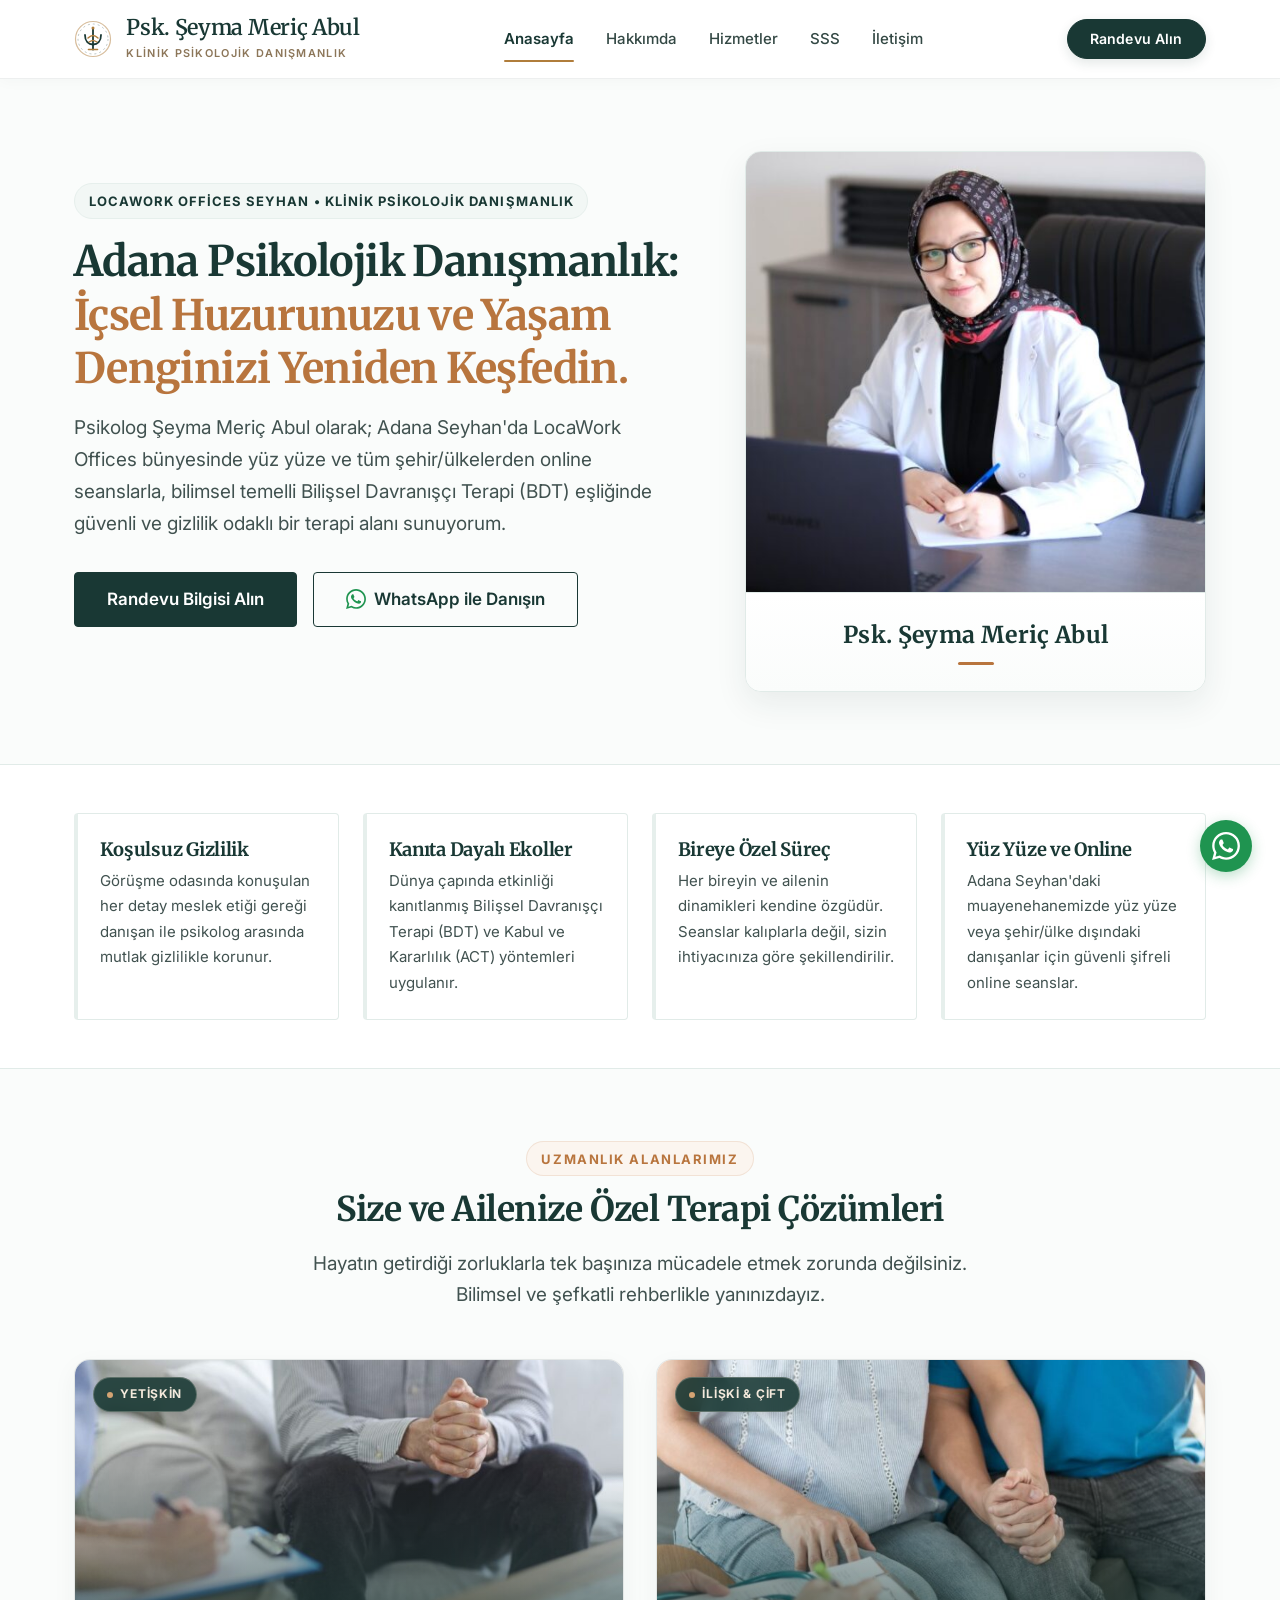
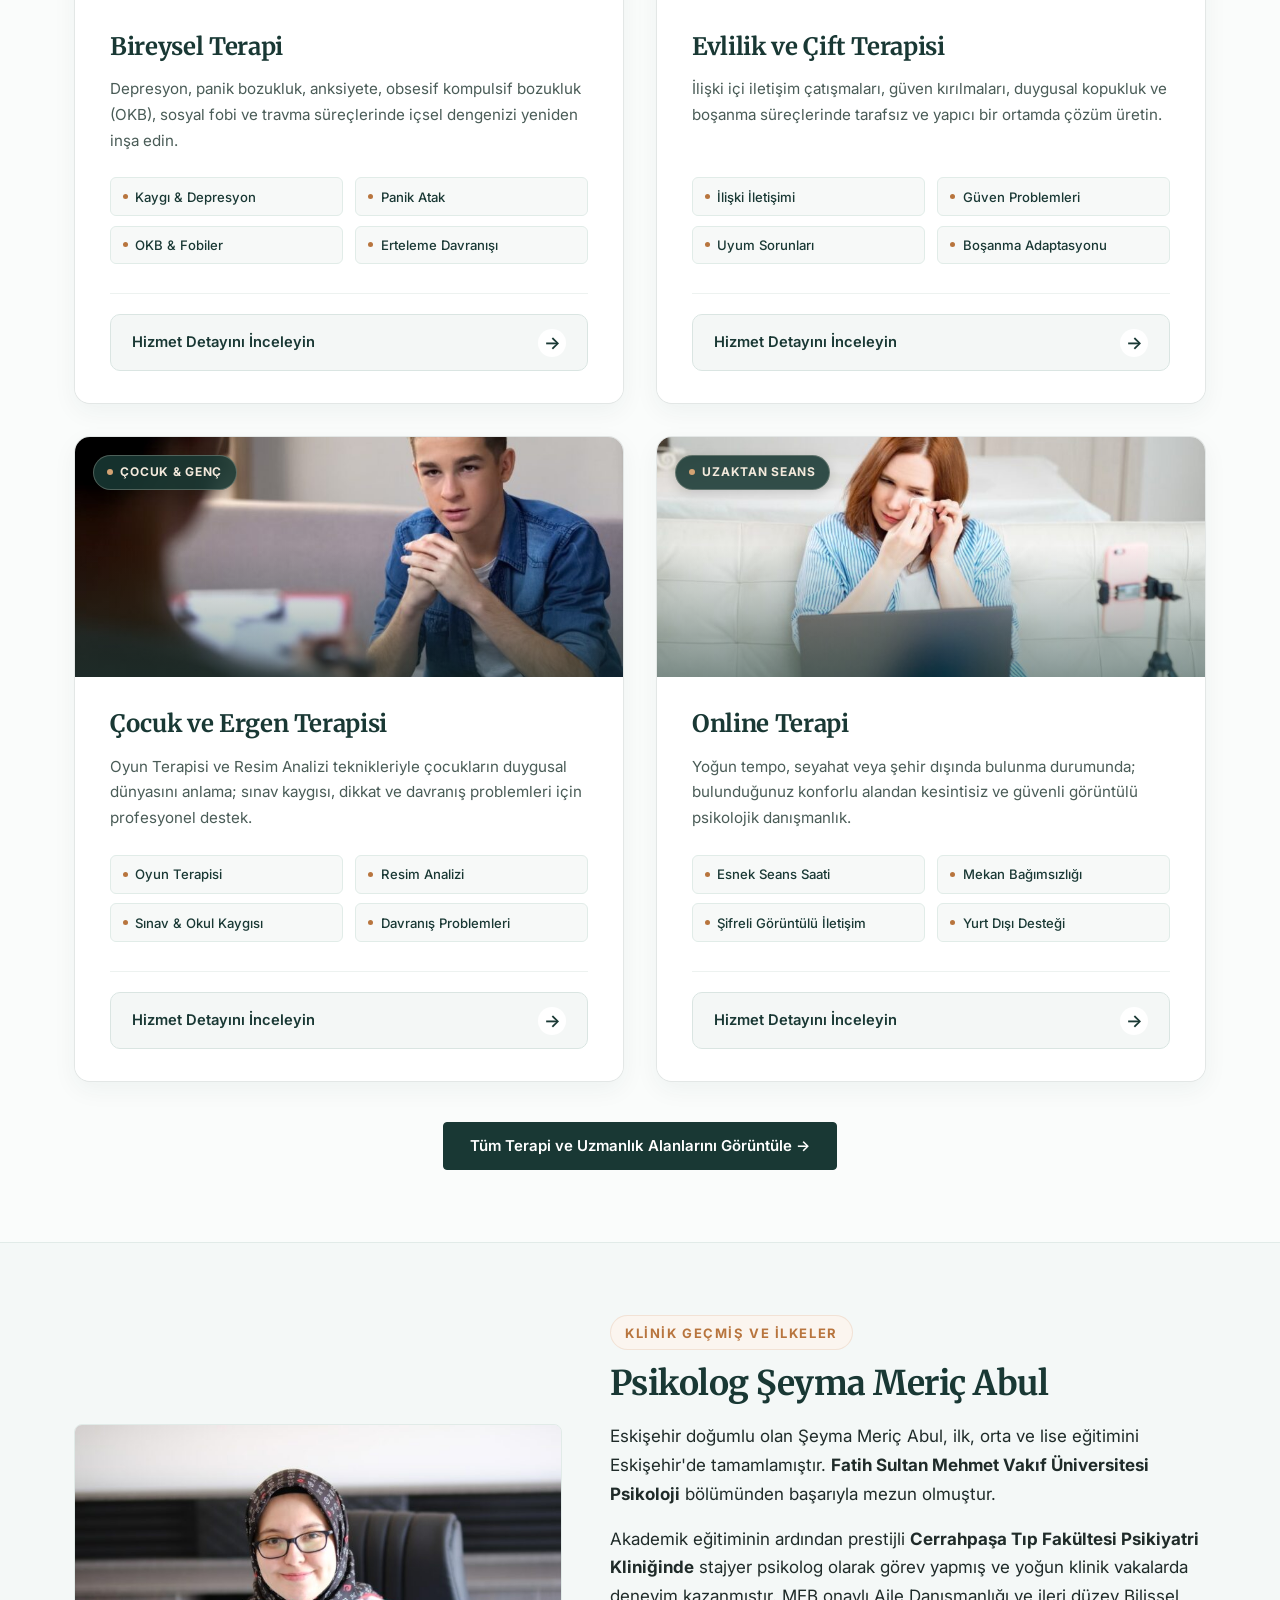
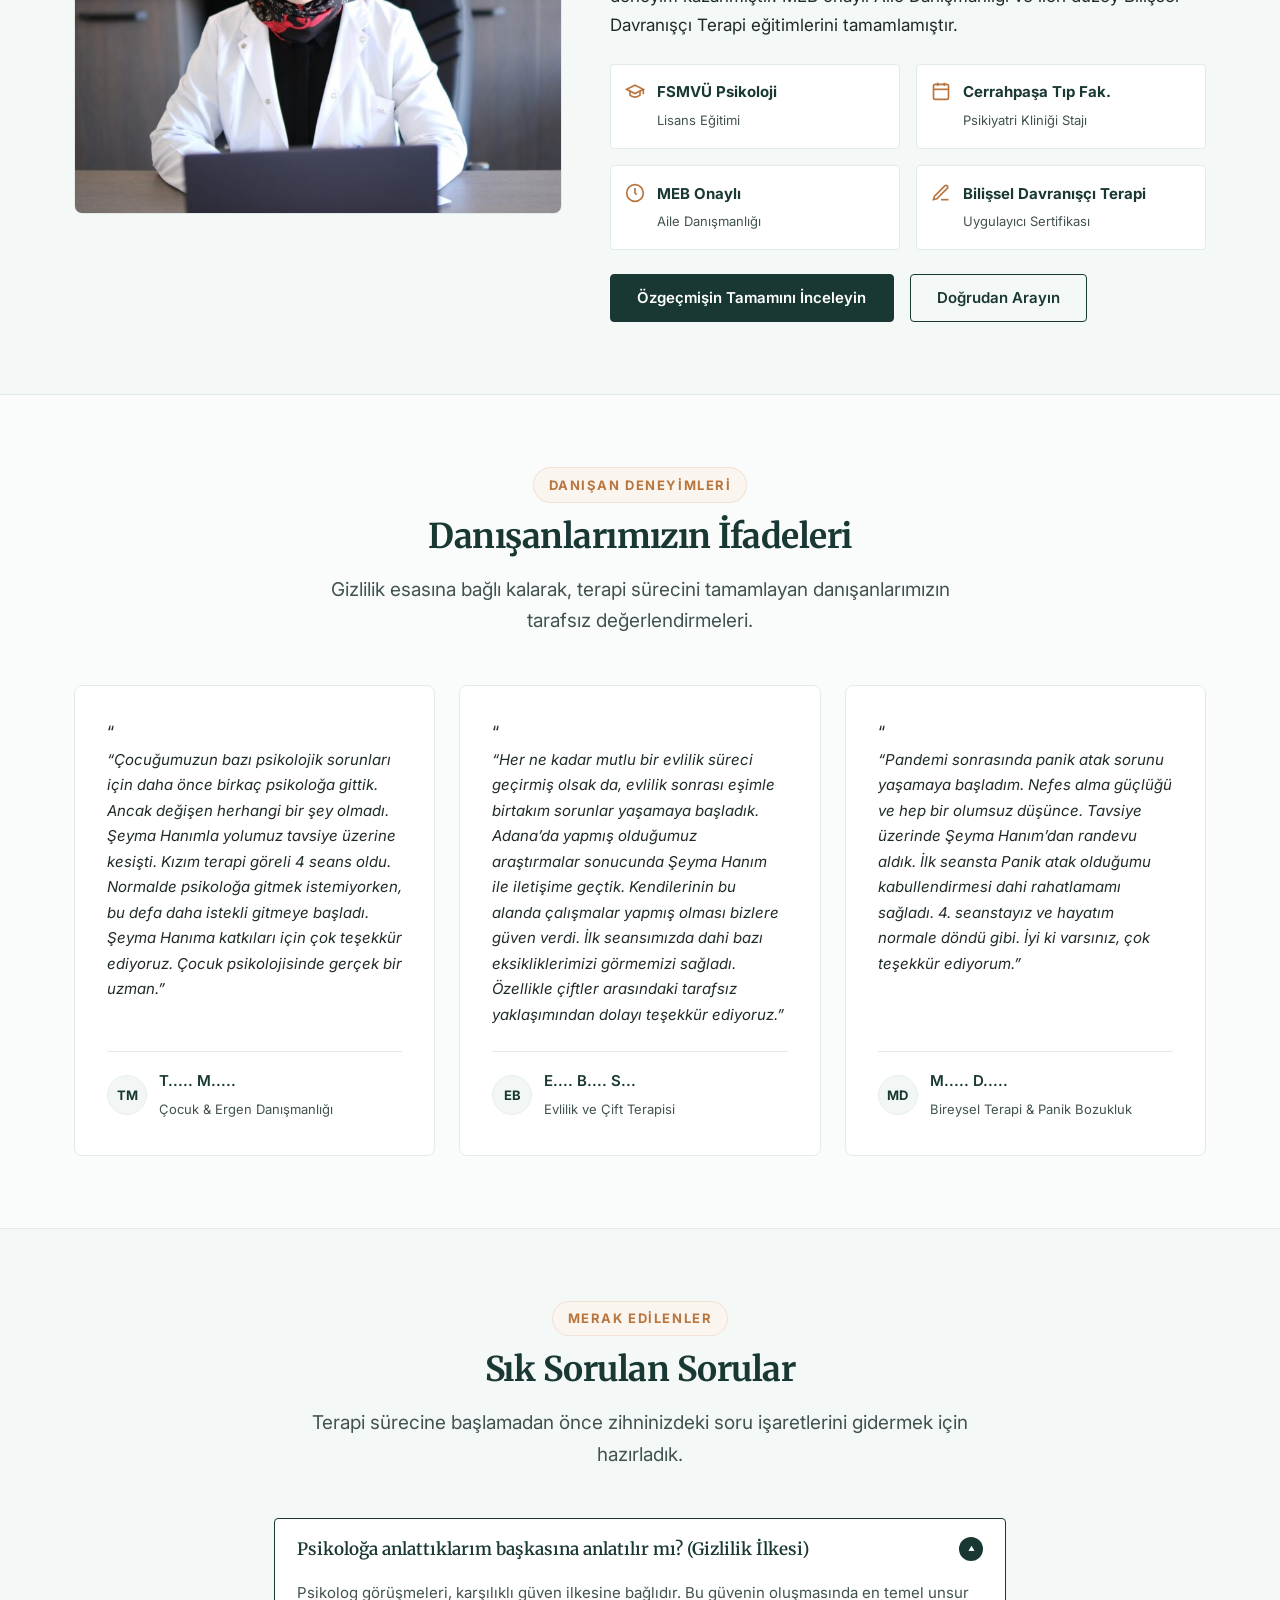
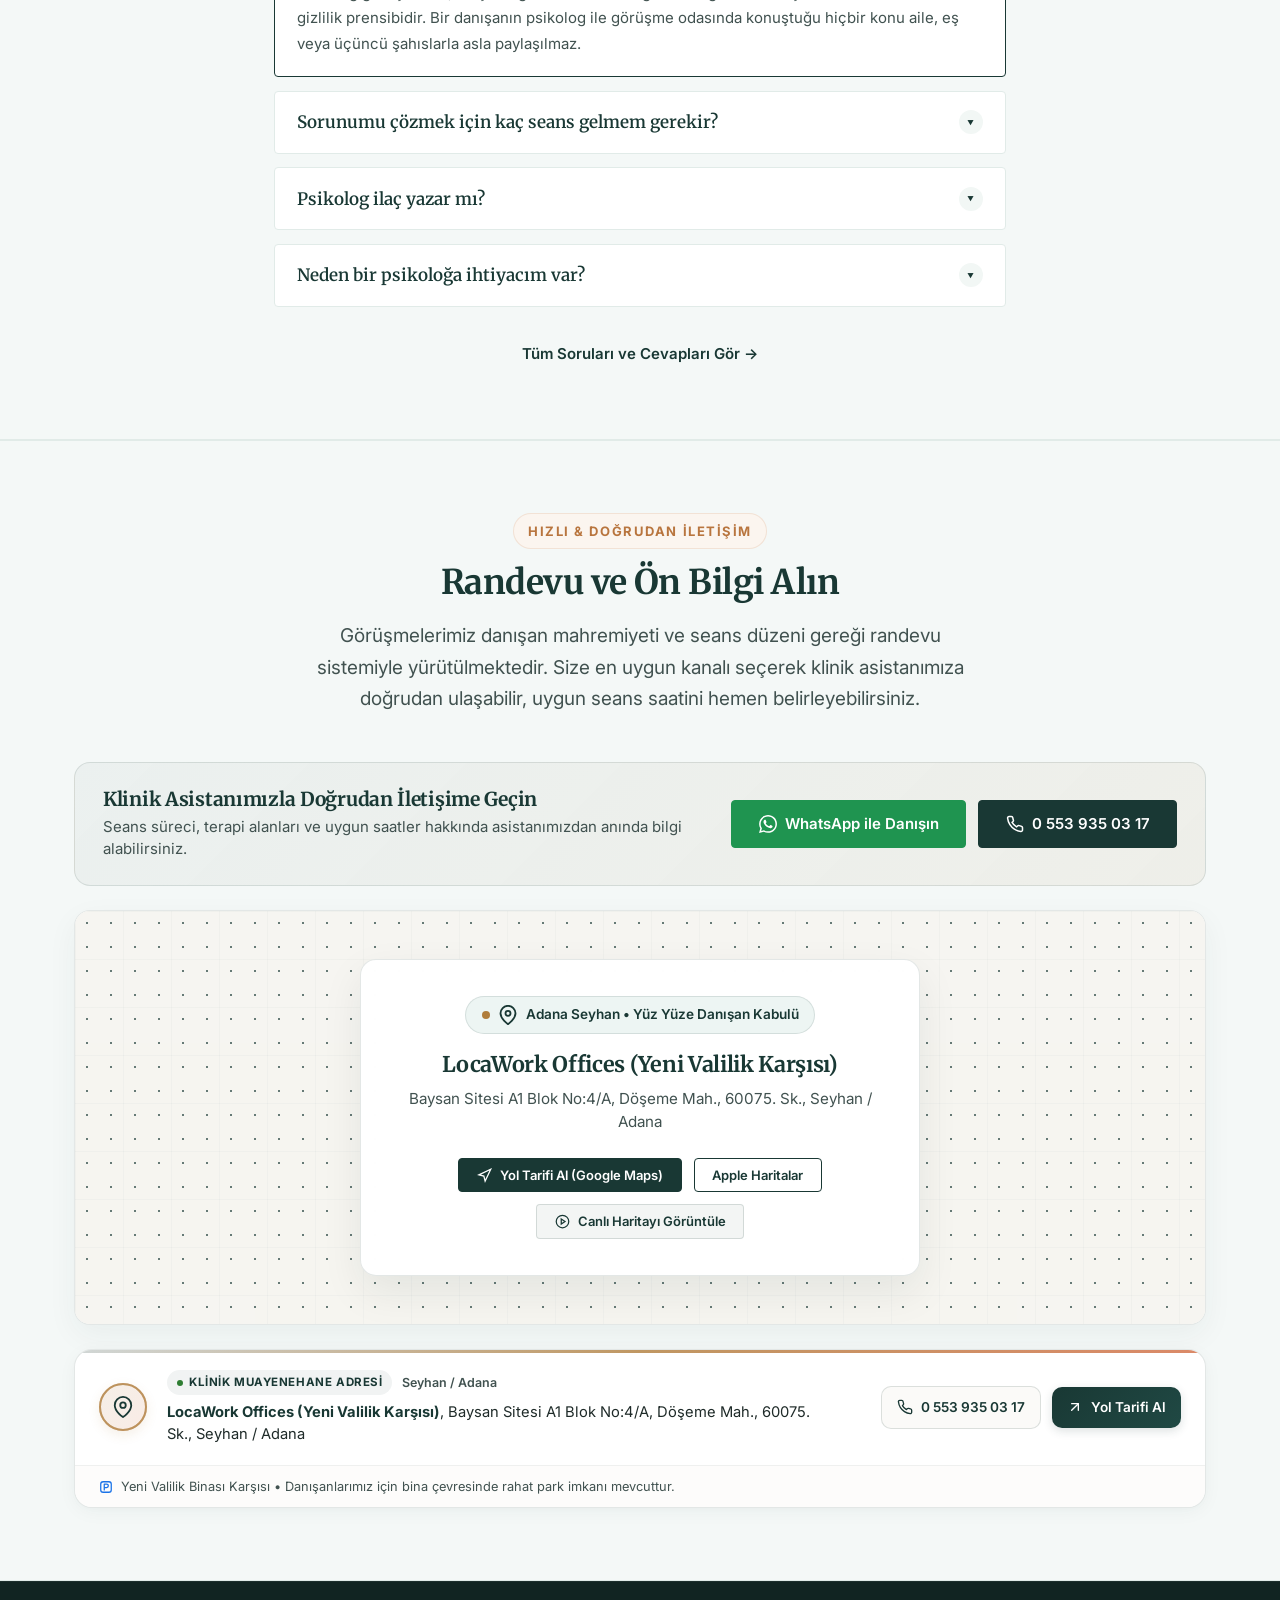
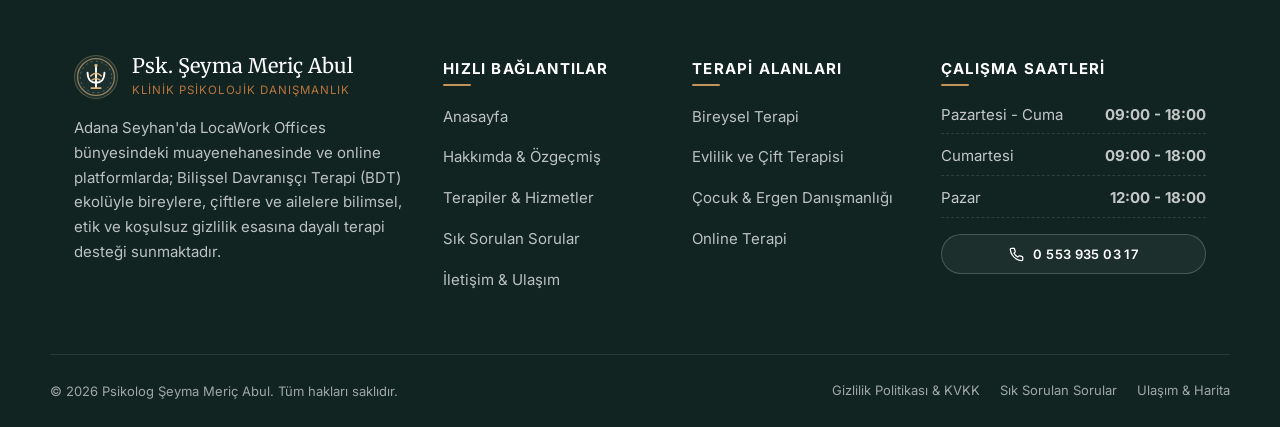
==== commit 4045e10c: "feat: complete production website with responsive UI and animations" ====
--- a/index.html
+++ b/index.html
@@ -17,27 +17,41 @@
   <meta name="twitter:card" content="summary_large_image">
 
   <!-- Favicon -->
+  <link rel="icon" href="favicon.ico" sizes="any">
   <link rel="icon" type="image/png" sizes="32x32" href="assets/images/favicon-192.png">
   <link rel="apple-touch-icon" href="assets/images/favicon-192.png">
 
+  <!-- Performans & Font Preconnect (Render-blocking önleme) -->
+  <link rel="preconnect" href="https://fonts.googleapis.com">
+  <link rel="preconnect" href="https://fonts.gstatic.com" crossorigin>
+  <link href="https://fonts.googleapis.com/css2?family=Inter:wght@400;500;600;700&family=Merriweather:ital,wght@0,400;0,700;1,400&display=swap" rel="stylesheet">
+
+  <!-- LCP Görsel Preload -->
+  <link rel="preload" as="image" href="assets/images/seyma-meric-profil.jpg" fetchpriority="high">
+
   <!-- Stil Dosyası -->
-  <link rel="stylesheet" href="assets/css/style.css">
-
-  <!-- Yapılandırılmış Veri (Schema.org) -->
+  <link rel="stylesheet" href="assets/css/style.css?v=3.4">
+
+  <!-- Yapılandırılmış Veri (Schema.org) - LocalBusiness & MedicalBusiness -->
   <script type="application/ld+json">
   {
     "@context": "https://schema.org",
-    "@type": "LocalBusiness",
+    "@type": ["LocalBusiness", "MedicalBusiness"],
     "@id": "https://seymameric.com.tr/#organization",
     "name": "Psikolog Şeyma Meriç Abul",
+    "medicalSpecialty": "Psychology",
     "image": "https://seymameric.com.tr/assets/images/seyma-meric-profil.jpg",
     "url": "https://seymameric.com.tr/",
     "telephone": "+905539350317",
     "email": "psychseyma@gmail.com",
     "priceRange": "$$",
+    "sameAs": [
+      "https://www.instagram.com/psk.seymameric/",
+      "https://www.doktortakvimi.com/seyma-meric-abul/psikoloji/eskisehir"
+    ],
     "address": {
       "@type": "PostalAddress",
-      "streetAddress": "Baysan Sitesi, Döşeme Mah., 60075. Sk. No:4/A1 Blok",
+      "streetAddress": "LocaWork Offices (Yeni Valilik Karşısı), Baysan Sitesi A1 Blok No:4/A, Döşeme Mah., 60075. Sk.",
       "addressLocality": "Seyhan",
       "addressRegion": "Adana",
       "postalCode": "01060",
@@ -70,50 +84,41 @@
   <!-- Erişilebilirlik: Ana İçeriğe Atla -->
   <a href="#main-content" class="skip-link">Ana İçeriğe Atla</a>
 
-  <!-- Üst Bilgi Çubuğu (Top Bar) -->
-  <div class="topbar">
-    <div class="container topbar-content">
-      <div class="topbar-items">
-        <span class="topbar-item">
-          <svg width="14" height="14" viewBox="0 0 24 24" fill="none" stroke="currentColor" stroke-width="2" aria-hidden="true"><path d="M21 10c0 7-9 13-9 13s-9-6-9-13a9 9 0 0 1 18 0z"></path><circle cx="12" cy="10" r="3"></circle></svg>
-          Baysan Sitesi, Seyhan / Adana
-        </span>
-        <span class="topbar-item">
-          <svg width="14" height="14" viewBox="0 0 24 24" fill="none" stroke="currentColor" stroke-width="2" aria-hidden="true"><circle cx="12" cy="12" r="10"></circle><polyline points="12 6 12 12 16 14"></polyline></svg>
-          Pzt - Cmt: 09:00 - 18:00 | Paz: 12:00 - 18:00
-        </span>
-        <span class="topbar-item">
-          <svg width="14" height="14" viewBox="0 0 24 24" fill="none" stroke="currentColor" stroke-width="2" aria-hidden="true"><path d="M22 16.92v3a2 2 0 0 1-2.18 2 19.79 19.79 0 0 1-8.63-3.07 19.5 19.5 0 0 1-6-6 19.79 19.79 0 0 1-3.07-8.67A2 2 0 0 1 4.11 2h3a2 2 0 0 1 2 1.72 12.84 12.84 0 0 0 .7 2.81 2 2 0 0 1-.45 2.11L8.09 9.91a16 16 0 0 0 6 6l1.27-1.27a2 2 0 0 1 2.11-.45 12.84 12.84 0 0 0 2.81.7A2 2 0 0 1 22 16.92z"></path></svg>
-          <a href="tel:05539350317">0 553 935 03 17</a>
-        </span>
-      </div>
-      <div class="topbar-social">
-        <a href="https://www.instagram.com/psk.seymameric/" target="_blank" rel="noopener noreferrer" aria-label="İnstagram Profilimizi Ziyaret Edin">Instagram</a>
-        <a href="https://www.doktortakvimi.com/seyma-meric-abul/psikoloji/eskisehir" target="_blank" rel="noopener noreferrer" aria-label="DoktorTakvimi Profilimiz">DoktorTakvimi</a>
-      </div>
-    </div>
-  </div>
-
   <!-- Ana Navigasyon (Site Header) -->
   <header class="site-header">
     <div class="container header-container">
       <a href="index.html" class="site-logo" aria-label="Psikolog Şeyma Meriç Abul Anasayfa">
-        <span class="logo-title">Psk. Şeyma Meriç Abul</span>
-        <span class="logo-tagline">Psikolojik Danışmanlık & Terapi</span>
+        <div class="site-logo-icon" aria-hidden="true">
+          <svg class="logo-symbol" width="38" height="38" viewBox="0 0 38 38" fill="none" xmlns="http://www.w3.org/2000/svg">
+            <circle cx="19" cy="19" r="17.5" stroke="#b07d3b" stroke-width="1.2" stroke-opacity="0.5"/>
+            <circle cx="19" cy="19" r="15" stroke="#193834" stroke-width="0.8" stroke-dasharray="2 3" stroke-opacity="0.35"/>
+            <path d="M19 8.5V29.5" stroke="#193834" stroke-width="1.8" stroke-linecap="round"/>
+            <path d="M11 15C11 21.5 14.5 24.5 19 24.5" stroke="#193834" stroke-width="1.8" stroke-linecap="round"/>
+            <path d="M27 15C27 21.5 23.5 24.5 19 24.5" stroke="#193834" stroke-width="1.8" stroke-linecap="round"/>
+            <path d="M14 18C16 16.2 17.5 15.5 19 15.5C20.5 15.5 22 16.2 24 18" stroke="#b07d3b" stroke-width="1.5" stroke-linecap="round"/>
+            <path d="M15 22C17 20.8 18 20.3 19 20.3C20 20.3 21 20.8 23 22" stroke="#b07d3b" stroke-width="1.2" stroke-linecap="round"/>
+            <circle cx="19" cy="8" r="1.5" fill="#b07d3b"/>
+            <line x1="14.5" y1="29.5" x2="23.5" y2="29.5" stroke="#b07d3b" stroke-width="1.6" stroke-linecap="round"/>
+          </svg>
+        </div>
+        <div class="site-logo-text">
+          <span class="logo-title">Psk. Şeyma Meriç Abul</span>
+          <span class="logo-tagline">Klinik Psikolojik Danışmanlık</span>
+        </div>
       </a>
 
       <nav class="main-nav" aria-label="Ana Menü">
         <ul class="nav-list">
           <li><a href="index.html" class="nav-link active">Anasayfa</a></li>
           <li><a href="hakkimda.html" class="nav-link">Hakkımda</a></li>
-          <li><a href="hizmetler.html" class="nav-link">Terapiler & Hizmetler</a></li>
-          <li><a href="sss.html" class="nav-link">Sık Sorulan Sorular</a></li>
+          <li><a href="hizmetler.html" class="nav-link">Hizmetler</a></li>
+          <li><a href="sss.html" class="nav-link">SSS</a></li>
           <li><a href="iletisim.html" class="nav-link">İletişim</a></li>
         </ul>
       </nav>
 
       <div class="header-cta">
-        <a href="iletisim.html#randevu" class="btn btn-primary btn-sm">Randevu Alın</a>
+        <a href="#randevu" class="btn btn-primary btn-sm">Randevu Alın</a>
       </div>
 
       <button type="button" class="nav-toggle" aria-label="Menüyü Aç" aria-expanded="false" aria-controls="mobileDrawer">
@@ -127,23 +132,26 @@
     <div class="drawer-backdrop"></div>
     <div class="drawer-panel">
       <div class="drawer-header">
-        <span class="logo-title" style="font-size: 1.15rem;">Psk. Şeyma Meriç</span>
+        <span class="logo-title" style="font-size: 1.15rem;">Psk. Şeyma Meriç Abul</span>
         <button type="button" class="drawer-close" aria-label="Menüyü Kapat">&times;</button>
       </div>
       <ul class="drawer-nav-list">
         <li><a href="index.html" class="drawer-nav-link">Anasayfa</a></li>
         <li><a href="hakkimda.html" class="drawer-nav-link">Hakkımda</a></li>
-        <li><a href="hizmetler.html" class="drawer-nav-link">Terapiler & Hizmetler</a></li>
+        <li><a href="hizmetler.html" class="drawer-nav-link">Hizmetler</a></li>
         <li><a href="bireysel-terapi.html" class="drawer-nav-link" style="font-size: 0.9rem; padding-left: 1rem; color: var(--color-text-muted);">&bull; Bireysel Terapi</a></li>
         <li><a href="cift-terapisi.html" class="drawer-nav-link" style="font-size: 0.9rem; padding-left: 1rem; color: var(--color-text-muted);">&bull; Çift & Evlilik Terapisi</a></li>
         <li><a href="cocuk-ergen-terapisi.html" class="drawer-nav-link" style="font-size: 0.9rem; padding-left: 1rem; color: var(--color-text-muted);">&bull; Çocuk & Ergen Danışmanlığı</a></li>
         <li><a href="online-terapi.html" class="drawer-nav-link" style="font-size: 0.9rem; padding-left: 1rem; color: var(--color-text-muted);">&bull; Online Terapi</a></li>
-        <li><a href="sss.html" class="drawer-nav-link">Sık Sorulan Sorular</a></li>
+        <li><a href="sss.html" class="drawer-nav-link">SSS</a></li>
         <li><a href="iletisim.html" class="drawer-nav-link">İletişim & Ulaşım</a></li>
       </ul>
       <div style="margin-top: auto; display: flex; flex-direction: column; gap: 0.75rem;">
         <a href="tel:05539350317" class="btn btn-outline btn-sm">Telefonla Arayın</a>
-        <a href="https://wa.me/905539350317" class="btn btn-whatsapp btn-sm">WhatsApp ile Yazın</a>
+        <a href="https://wa.me/905539350317?text=Merhaba%2C%20terapi%20s%C3%BCreci%20ve%20seans%20i%C5%9Fleyi%C5%9Fi%20hakk%C4%B1nda%20bilgi%20alabilir%20miyim%3F" class="btn btn-whatsapp btn-sm">
+          <svg width="18" height="18" viewBox="0 0 24 24" fill="currentColor" aria-hidden="true"><path d="M.057 24l1.687-6.163c-1.041-1.804-1.588-3.849-1.587-5.946.003-6.556 5.338-11.891 11.893-11.891 3.181.001 6.167 1.24 8.413 3.488 2.245 2.248 3.481 5.236 3.48 8.414-.003 6.557-5.338 11.892-11.893 11.892-1.99-.001-3.951-.5-5.688-1.448l-6.305 1.654zm6.597-3.807c1.676.995 3.276 1.591 5.392 1.592 5.448 0 9.886-4.434 9.889-9.885.002-5.462-4.415-9.89-9.881-9.892-5.452 0-9.887 4.434-9.889 9.884-.001 2.225.651 3.891 1.746 5.634l-.999 3.648 3.742-.981zm11.387-5.464c-.074-.124-.272-.198-.57-.347-.297-.149-1.758-.868-2.031-.967-.272-.099-.47-.149-.669.149-.198.297-.768.967-.941 1.165-.173.198-.347.223-.644.074-.297-.149-1.255-.462-2.39-1.475-.883-.788-1.48-1.761-1.653-2.059-.173-.297-.018-.458.13-.606.134-.133.297-.347.446-.521.151-.172.2-.296.3-.495.099-.198.05-.372-.025-.521-.075-.148-.669-1.611-.916-2.206-.242-.579-.487-.501-.669-.51l-.57-.01c-.198 0-.52.074-.792.372s-1.04 1.016-1.04 2.479 1.065 2.876 1.213 3.074c.149.198 2.095 3.2 5.076 4.487.709.306 1.263.489 1.694.626.712.226 1.36.194 1.872.118.571-.085 1.758-.719 2.006-1.413.248-.695.248-1.29.173-1.414z"/></svg>
+          WhatsApp ile Yazın
+        </a>
       </div>
     </div>
   </div>
@@ -151,45 +159,30 @@
   <!-- Ana İçerik Başlangıcı -->
   <main id="main-content">
 
-    <!-- 1. Hero Bölümü: 4 Kritik Soruya Yanıt -->
+    <!-- 1. Hero Bölümü -->
     <section class="hero">
       <div class="container">
         <div class="hero-grid">
           <div class="hero-text">
-            <div class="hero-badge">Adana Seyhan &bull; Klinik Psikolojik Danışmanlık</div>
-            <h1 class="hero-title">İçsel Huzurunuzu ve Dengeli Yaşamınızı <span>Ertelemeyin.</span></h1>
+            <div class="hero-badge">LocaWork Offices Seyhan &bull; Klinik Psikolojik Danışmanlık</div>
+            <h1 class="hero-title">Adana Psikolojik Danışmanlık: <span>İçsel Huzurunuzu ve Yaşam Denginizi Yeniden Keşfedin.</span></h1>
             <p class="hero-description">
-              Psikolog Şeyma Meriç Abul olarak, Adana'daki kliniğimizde ve online platformlarda; Bilişsel Davranışçı Terapi (BDT) temelinde, bilimsel, gizlilik odaklı ve güvenli bir terapi alanı sunuyorum.
+              Psikolog Şeyma Meriç Abul olarak; Adana Seyhan'da LocaWork Offices bünyesinde yüz yüze ve tüm şehir/ülkelerden online seanslarla, bilimsel temelli Bilişsel Davranışçı Terapi (BDT) eşliğinde güvenli ve gizlilik odaklı bir terapi alanı sunuyorum.
             </p>
             <div class="hero-actions">
-              <a href="iletisim.html#randevu" class="btn btn-primary btn-lg">Randevu Talebi Oluşturun</a>
-              <a href="https://wa.me/905539350317" target="_blank" rel="noopener noreferrer" class="btn btn-outline btn-lg">
-                <svg width="18" height="18" viewBox="0 0 24 24" fill="currentColor" aria-hidden="true" style="color: #1f9450;"><path d="M.057 24l1.687-6.163c-1.041-1.804-1.588-3.849-1.587-5.946.003-6.556 5.338-11.891 11.893-11.891 3.181.001 6.167 1.24 8.413 3.488 2.245 2.248 3.481 5.236 3.48 8.414-.003 6.557-5.338 11.892-11.893 11.892-1.99-.001-3.951-.5-5.688-1.448l-6.305 1.654zm6.597-3.807c1.676.995 3.276 1.591 5.392 1.592 5.448 0 9.886-4.434 9.889-9.885.002-5.462-4.415-9.89-9.881-9.892-5.452 0-9.887 4.434-9.889 9.884-.001 2.225.651 3.891 1.746 5.634l-.999 3.648 3.742-.981z"/></svg>
+              <a href="#randevu" class="btn btn-primary btn-lg">Randevu Bilgisi Alın</a>
+              <a href="https://wa.me/905539350317?text=Merhaba%2C%20terapi%20s%C3%BCreci%20ve%20seans%20i%C5%9Fleyi%C5%9Fi%20hakk%C4%B1nda%20bilgi%20alabilir%20miyim%3F" target="_blank" rel="noopener noreferrer" class="btn btn-outline btn-lg">
+                <svg width="20" height="20" viewBox="0 0 24 24" fill="currentColor" aria-hidden="true" style="color: #1f9450;"><path d="M.057 24l1.687-6.163c-1.041-1.804-1.588-3.849-1.587-5.946.003-6.556 5.338-11.891 11.893-11.891 3.181.001 6.167 1.24 8.413 3.488 2.245 2.248 3.481 5.236 3.48 8.414-.003 6.557-5.338 11.892-11.893 11.892-1.99-.001-3.951-.5-5.688-1.448l-6.305 1.654zm6.597-3.807c1.676.995 3.276 1.591 5.392 1.592 5.448 0 9.886-4.434 9.889-9.885.002-5.462-4.415-9.89-9.881-9.892-5.452 0-9.887 4.434-9.889 9.884-.001 2.225.651 3.891 1.746 5.634l-.999 3.648 3.742-.981zm11.387-5.464c-.074-.124-.272-.198-.57-.347-.297-.149-1.758-.868-2.031-.967-.272-.099-.47-.149-.669.149-.198.297-.768.967-.941 1.165-.173.198-.347.223-.644.074-.297-.149-1.255-.462-2.39-1.475-.883-.788-1.48-1.761-1.653-2.059-.173-.297-.018-.458.13-.606.134-.133.297-.347.446-.521.151-.172.2-.296.3-.495.099-.198.05-.372-.025-.521-.075-.148-.669-1.611-.916-2.206-.242-.579-.487-.501-.669-.51l-.57-.01c-.198 0-.52.074-.792.372s-1.04 1.016-1.04 2.479 1.065 2.876 1.213 3.074c.149.198 2.095 3.2 5.076 4.487.709.306 1.263.489 1.694.626.712.226 1.36.194 1.872.118.571-.085 1.758-.719 2.006-1.413.248-.695.248-1.29.173-1.414z"/></svg>
                 WhatsApp ile Danışın
               </a>
             </div>
-            <div class="hero-trust-list">
-              <div class="trust-item">
-                <svg width="16" height="16" viewBox="0 0 24 24" fill="none" stroke="currentColor" stroke-width="2.5" aria-hidden="true"><polyline points="20 6 9 17 4 12"></polyline></svg>
-                <span>%100 Danışan Gizliliği</span>
-              </div>
-              <div class="trust-item">
-                <svg width="16" height="16" viewBox="0 0 24 24" fill="none" stroke="currentColor" stroke-width="2.5" aria-hidden="true"><polyline points="20 6 9 17 4 12"></polyline></svg>
-                <span>Cerrahpaşa Tıp Fak. Klinik Stajı</span>
-              </div>
-              <div class="trust-item">
-                <svg width="16" height="16" viewBox="0 0 24 24" fill="none" stroke="currentColor" stroke-width="2.5" aria-hidden="true"><polyline points="20 6 9 17 4 12"></polyline></svg>
-                <span>Bilişsel Davranışçı Terapi (BDT)</span>
-              </div>
-            </div>
           </div>
 
           <div class="hero-image-wrap">
             <div class="hero-image-card">
-              <img src="assets/images/seyma-meric-profil.jpg" alt="Psikolog Şeyma Meriç Abul Çalışma Masasında" width="600" height="480">
-              <div class="hero-caption">
-                <span><strong>Psk. Şeyma Meriç Abul</strong> &bull; Adana Seyhan</span>
-                <span>FSMVÜ & Cerrahpaşa Stajı</span>
+              <img src="assets/images/seyma-meric-profil.jpg" alt="Psikolog Şeyma Meriç Abul - Adana Klinik Psikolojik Danışmanlık" width="600" height="440" fetchpriority="high" decoding="async">
+              <div class="hero-profile-card">
+                <p class="profile-name">Psk. Şeyma Meriç Abul</p>
               </div>
             </div>
           </div>
@@ -202,22 +195,22 @@
       <div class="container">
         <div class="principles-grid">
           <div class="principle-item">
-            <h2 class="principle-title">Koşulsuz Gizlilik</h2>
+            <h3 class="principle-title">Koşulsuz Gizlilik</h3>
             <p class="principle-desc">Görüşme odasında konuşulan her detay meslek etiği gereği danışan ile psikolog arasında mutlak gizlilikle korunur.</p>
           </div>
 
           <div class="principle-item">
-            <h2 class="principle-title">Kanıta Dayalı Ekoller</h2>
+            <h3 class="principle-title">Kanıta Dayalı Ekoller</h3>
             <p class="principle-desc">Dünya çapında etkinliği kanıtlanmış Bilişsel Davranışçı Terapi (BDT) ve Kabul ve Kararlılık (ACT) yöntemleri uygulanır.</p>
           </div>
 
           <div class="principle-item">
-            <h2 class="principle-title">Bireye Özel Süreç</h2>
+            <h3 class="principle-title">Bireye Özel Süreç</h3>
             <p class="principle-desc">Her bireyin ve ailenin dinamikleri kendine özgüdür. Seanslar kalıplarla değil, sizin ihtiyacınıza göre şekillendirilir.</p>
           </div>
 
           <div class="principle-item">
-            <h2 class="principle-title">Yüz Yüze ve Online</h2>
+            <h3 class="principle-title">Yüz Yüze ve Online</h3>
             <p class="principle-desc">Adana Seyhan'daki muayenehanemizde yüz yüze veya şehir/ülke dışındaki danışanlar için güvenli şifreli online seanslar.</p>
           </div>
         </div>
@@ -237,8 +230,8 @@
           <!-- Bireysel Terapi -->
           <article class="service-card">
             <div class="service-card-image">
-              <img src="assets/images/bireysel-terapi.jpg" alt="Bireysel Yetişkin Terapisi Seansı" width="400" height="220" loading="lazy">
-              <span class="service-tag">Yetişkin</span>
+              <img src="assets/images/bireysel-terapi.jpg" alt="Bireysel Yetişkin Terapisi Seansı" width="600" height="340" loading="lazy">
+              <span class="service-tag"><span class="tag-dot"></span>Yetişkin</span>
             </div>
             <div class="service-card-content">
               <h3 class="service-title">Bireysel Terapi</h3>
@@ -250,8 +243,10 @@
                 <li>Erteleme Davranışı</li>
               </ul>
               <div class="service-card-footer">
-                <a href="bireysel-terapi.html" class="link-arrow">Hizmeti İncele &rarr;</a>
-                <a href="iletisim.html#randevu" class="btn btn-outline btn-sm">Randevu Al</a>
+                <a href="bireysel-terapi.html" class="service-card-btn">
+                  <span class="btn-text">Hizmet Detayını İnceleyin</span>
+                  <span class="btn-arrow" aria-hidden="true">&rarr;</span>
+                </a>
               </div>
             </div>
           </article>
@@ -259,8 +254,8 @@
           <!-- Evlilik ve Çift Terapisi -->
           <article class="service-card">
             <div class="service-card-image">
-              <img src="assets/images/cift-terapisi.jpg" alt="Evlilik ve Çift Terapisi Danışmanlığı" width="400" height="220" loading="lazy">
-              <span class="service-tag">İlişki & Çift</span>
+              <img src="assets/images/cift-terapisi.jpg" alt="Evlilik ve Çift Terapisi Danışmanlığı" width="600" height="340" loading="lazy">
+              <span class="service-tag"><span class="tag-dot"></span>İlişki & Çift</span>
             </div>
             <div class="service-card-content">
               <h3 class="service-title">Evlilik ve Çift Terapisi</h3>
@@ -272,8 +267,10 @@
                 <li>Boşanma Adaptasyonu</li>
               </ul>
               <div class="service-card-footer">
-                <a href="cift-terapisi.html" class="link-arrow">Hizmeti İncele &rarr;</a>
-                <a href="iletisim.html#randevu" class="btn btn-outline btn-sm">Randevu Al</a>
+                <a href="cift-terapisi.html" class="service-card-btn">
+                  <span class="btn-text">Hizmet Detayını İnceleyin</span>
+                  <span class="btn-arrow" aria-hidden="true">&rarr;</span>
+                </a>
               </div>
             </div>
           </article>
@@ -281,8 +278,8 @@
           <!-- Çocuk ve Ergen Terapisi -->
           <article class="service-card">
             <div class="service-card-image">
-              <img src="assets/images/cocuk-ergen-terapisi.jpg" alt="Çocuk ve Ergen Danışmanlığı ve Oyun Terapisi" width="400" height="220" loading="lazy">
-              <span class="service-tag">Çocuk & Genç</span>
+              <img src="assets/images/cocuk-ergen-terapisi.jpg" alt="Çocuk ve Ergen Danışmanlığı ve Oyun Terapisi" width="600" height="340" loading="lazy">
+              <span class="service-tag"><span class="tag-dot"></span>Çocuk & Genç</span>
             </div>
             <div class="service-card-content">
               <h3 class="service-title">Çocuk ve Ergen Terapisi</h3>
@@ -294,8 +291,10 @@
                 <li>Davranış Problemleri</li>
               </ul>
               <div class="service-card-footer">
-                <a href="cocuk-ergen-terapisi.html" class="link-arrow">Hizmeti İncele &rarr;</a>
-                <a href="iletisim.html#randevu" class="btn btn-outline btn-sm">Randevu Al</a>
+                <a href="cocuk-ergen-terapisi.html" class="service-card-btn">
+                  <span class="btn-text">Hizmet Detayını İnceleyin</span>
+                  <span class="btn-arrow" aria-hidden="true">&rarr;</span>
+                </a>
               </div>
             </div>
           </article>
@@ -303,8 +302,8 @@
           <!-- Online Terapi -->
           <article class="service-card">
             <div class="service-card-image">
-              <img src="assets/images/online-terapi.jpg" alt="Güvenli Online Psikolojik Danışmanlık" width="400" height="220" loading="lazy">
-              <span class="service-tag">Uzaktan Seans</span>
+              <img src="assets/images/online-terapi.jpg" alt="Güvenli Online Psikolojik Danışmanlık" width="600" height="340" loading="lazy">
+              <span class="service-tag"><span class="tag-dot"></span>Uzaktan Seans</span>
             </div>
             <div class="service-card-content">
               <h3 class="service-title">Online Terapi</h3>
@@ -316,8 +315,10 @@
                 <li>Yurt Dışı Desteği</li>
               </ul>
               <div class="service-card-footer">
-                <a href="online-terapi.html" class="link-arrow">Hizmeti İncele &rarr;</a>
-                <a href="iletisim.html#randevu" class="btn btn-outline btn-sm">Randevu Al</a>
+                <a href="online-terapi.html" class="service-card-btn">
+                  <span class="btn-text">Hizmet Detayını İnceleyin</span>
+                  <span class="btn-arrow" aria-hidden="true">&rarr;</span>
+                </a>
               </div>
             </div>
           </article>
@@ -502,110 +503,132 @@
       </div>
     </section>
 
-    <!-- 7. Randevu Alma & İletişim Çağrısı (CTA & Form) -->
-    <section class="section" id="randevu">
+    <!-- 7. Randevu ve Doğrudan İletişim Merkezi (Form Yerine Kesintisiz Kanallar) -->
+    <section class="section section-alt" id="randevu">
       <div class="container">
-        <div class="contact-grid">
-          <div>
-            <span class="section-subtitle">İlk Adımı Atın</span>
-            <h2>Randevu Talebi Oluşturun</h2>
-            <p>
-              Zihinsel ve duygusal yüklerinizi ertelemek zorunda değilsiniz. Adana Seyhan'daki kliniğimizde veya online seanslarımızda yerinizi ayırtmak için formu doldurabilir ya da doğrudan arayabilirsiniz.
-            </p>
-
-            <div class="contact-info-cards" style="margin-top: var(--space-8);">
-              <div class="contact-card">
-                <div class="contact-card-icon" aria-hidden="true">
-                  <svg width="22" height="22" viewBox="0 0 24 24" fill="none" stroke="currentColor" stroke-width="2"><path d="M22 16.92v3a2 2 0 0 1-2.18 2 19.79 19.79 0 0 1-8.63-3.07 19.5 19.5 0 0 1-6-6 19.79 19.79 0 0 1-3.07-8.67A2 2 0 0 1 4.11 2h3a2 2 0 0 1 2 1.72 12.84 12.84 0 0 0 .7 2.81 2 2 0 0 1-.45 2.11L8.09 9.91a16 16 0 0 0 6 6l1.27-1.27a2 2 0 0 1 2.11-.45 12.84 12.84 0 0 0 2.81.7A2 2 0 0 1 22 16.92z"></path></svg>
-                </div>
-                <div>
-                  <h3 class="contact-card-title">Telefon & WhatsApp</h3>
-                  <div class="contact-card-desc">
-                    <a href="tel:05539350317">0 553 935 03 17</a>
-                  </div>
-                </div>
-              </div>
-
-              <div class="contact-card">
-                <div class="contact-card-icon" aria-hidden="true">
-                  <svg width="22" height="22" viewBox="0 0 24 24" fill="none" stroke="currentColor" stroke-width="2"><path d="M4 4h16c1.1 0 2 .9 2 2v12c0 1.1-.9 2-2 2H4c-1.1 0-2-.9-2-2V6c0-1.1.9-2 2-2z"></path><polyline points="22,6 12,13 2,6"></polyline></svg>
-                </div>
-                <div>
-                  <h3 class="contact-card-title">E-Posta</h3>
-                  <div class="contact-card-desc">
-                    <a href="mailto:psychseyma@gmail.com">psychseyma@gmail.com</a>
-                  </div>
-                </div>
-              </div>
-
-              <div class="contact-card">
-                <div class="contact-card-icon" aria-hidden="true">
-                  <svg width="22" height="22" viewBox="0 0 24 24" fill="none" stroke="currentColor" stroke-width="2"><path d="M21 10c0 7-9 13-9 13s-9-6-9-13a9 9 0 0 1 18 0z"></path><circle cx="12" cy="10" r="3"></circle></svg>
-                </div>
-                <div>
-                  <h3 class="contact-card-title">Klinik Adresi</h3>
-                  <div class="contact-card-desc">
-                    Baysan Sitesi, Döşeme Mah., 60075. Sk. No:4/A1 Blok, Seyhan / Adana
-                  </div>
-                </div>
-              </div>
-            </div>
-          </div>
-
-          <div>
-            <div class="form-card">
-              <h3 style="font-size: 1.35rem; margin-bottom: var(--space-2);">Online Randevu Formu</h3>
-              <p style="font-size: var(--text-sm); color: var(--color-text-muted); margin-bottom: var(--space-6);">
-                Talebiniz bize ulaştıktan sonra klinik asistanımız uygun seans saatlerini teyit etmek için sizi arayacaktır.
+        <div class="section-title-wrap">
+          <span class="section-subtitle">HIZLI & DOĞRUDAN İLETİŞİM</span>
+          <h2>Randevu ve Ön Bilgi Alın</h2>
+          <p class="section-lead">
+            Görüşmelerimiz danışan mahremiyeti ve seans düzeni gereği randevu sistemiyle yürütülmektedir. Size en uygun kanalı seçerek klinik asistanımıza doğrudan ulaşabilir, uygun seans saatini hemen belirleyebilirsiniz.
+          </p>
+        </div>
+
+        <!-- Doğrudan Hızlı Eylem Şeridi -->
+        <div class="randevu-action-banner">
+          <div class="randevu-action-text">
+            <h3 class="randevu-action-title">Klinik Asistanımızla Doğrudan İletişime Geçin</h3>
+            <p class="randevu-action-desc">Seans süreci, terapi alanları ve uygun saatler hakkında asistanımızdan anında bilgi alabilirsiniz.</p>
+          </div>
+          <div class="randevu-action-buttons">
+            <a href="https://wa.me/905539350317?text=Merhaba%2C%20terapi%20s%C3%BCreci%20ve%20seans%20i%C5%9Fleyi%C5%9Fi%20hakk%C4%B1nda%20bilgi%20alabilir%20miyim%3F" target="_blank" rel="noopener noreferrer" class="btn btn-whatsapp">
+              <svg width="18" height="18" viewBox="0 0 24 24" fill="currentColor"><path d="M.057 24l1.687-6.163c-1.041-1.804-1.588-3.849-1.587-5.946.003-6.556 5.338-11.891 11.893-11.891 3.181.001 6.167 1.24 8.413 3.488 2.245 2.248 3.481 5.236 3.48 8.414-.003 6.557-5.338 11.892-11.893 11.892-1.99-.001-3.951-.5-5.688-1.448l-6.305 1.654zm6.597-3.807c1.676.995 3.276 1.591 5.392 1.592 5.448 0 9.886-4.434 9.889-9.885.002-5.462-4.415-9.89-9.881-9.892-5.452 0-9.887 4.434-9.889 9.884-.001 2.225.651 3.891 1.746 5.634l-.999 3.648 3.742-.981zm11.387-5.464c-.074-.124-.272-.198-.57-.347-.297-.149-1.758-.868-2.031-.967-.272-.099-.47-.149-.669.149-.198.297-.768.967-.941 1.165-.173.198-.347.223-.644.074-.297-.149-1.255-.462-2.39-1.475-.883-.788-1.48-1.761-1.653-2.059-.173-.297-.018-.458.13-.606.134-.133.297-.347.446-.521.151-.172.2-.296.3-.495.099-.198.05-.372-.025-.521-.075-.148-.669-1.611-.916-2.206-.242-.579-.487-.501-.669-.51l-.57-.01c-.198 0-.52.074-.792.372s-1.04 1.016-1.04 2.479 1.065 2.876 1.213 3.074c.149.198 2.095 3.2 5.076 4.487.709.306 1.263.489 1.694.626.712.226 1.36.194 1.872.118.571-.085 1.758-.719 2.006-1.413.248-.695.248-1.29.173-1.414z"/></svg>
+              WhatsApp ile Danışın
+            </a>
+            <a href="tel:05539350317" class="btn btn-primary">
+              <svg width="18" height="18" viewBox="0 0 24 24" fill="none" stroke="currentColor" stroke-width="2"><path d="M22 16.92v3a2 2 0 0 1-2.18 2 19.79 19.79 0 0 1-8.63-3.07 19.5 19.5 0 0 1-6-6 19.79 19.79 0 0 1-3.07-8.67A2 2 0 0 1 4.11 2h3a2 2 0 0 1 2 1.72 12.84 12.84 0 0 0 .7 2.81 2 2 0 0 1-.45 2.11L8.09 9.91a16 16 0 0 0 6 6l1.27-1.27a2 2 0 0 1 2.11-.45 12.84 12.84 0 0 0 2.81.7A2 2 0 0 1 22 16.92z"></path></svg>
+              0 553 935 03 17
+            </a>
+          </div>
+        </div>
+
+        <!-- LocaWork Adana Akıllı ve Hızlı Harita Alanı (Kasılma Yapmayan Lite Facade) -->
+        <div class="map-card-wrapper">
+          <div class="map-facade">
+            <div class="map-facade-pattern" aria-hidden="true"></div>
+            
+            <div class="map-facade-content">
+              <div class="map-pin-badge">
+                <span class="map-pin-pulse"></span>
+                <svg width="20" height="20" viewBox="0 0 24 24" fill="none" stroke="currentColor" stroke-width="2.2" stroke-linecap="round" stroke-linejoin="round" aria-hidden="true"><path d="M21 10c0 7-9 13-9 13s-9-6-9-13a9 9 0 0 1 18 0z"></path><circle cx="12" cy="10" r="3"></circle></svg>
+                <span>Adana Seyhan • Yüz Yüze Danışan Kabulü</span>
+              </div>
+              
+              <h3 class="map-facade-title">LocaWork Offices (Yeni Valilik Karşısı)</h3>
+              <p class="map-facade-address">
+                Baysan Sitesi A1 Blok No:4/A, Döşeme Mah., 60075. Sk., Seyhan / Adana
               </p>
-
-              <!-- Bildirim Kutuları -->
-              <div class="alert-box alert-success" role="alert" style="display:none;"></div>
-              <div class="alert-box alert-error" role="alert" style="display:none;"></div>
-
-              <form class="validated-form" novalidate>
-                <div class="form-group">
-                  <label for="fullName" class="form-label">Adınız Soyadınız <span class="required">*</span></label>
-                  <input type="text" id="fullName" name="name" class="form-control" placeholder="Örn: Ayşe Yılmaz" required>
-                </div>
-
-                <div class="form-row">
-                  <div class="form-group">
-                    <label for="phoneNumber" class="form-label">Telefon Numaranız <span class="required">*</span></label>
-                    <input type="tel" id="phoneNumber" name="phone" class="form-control" placeholder="05XX XXX XX XX" required>
-                  </div>
-                  <div class="form-group">
-                    <label for="serviceCategory" class="form-label">Danışmanlık Türü <span class="required">*</span></label>
-                    <select id="serviceCategory" name="service" class="form-control" required>
-                      <option value="">Lütfen Terapi Alanı Seçin</option>
-                      <option value="bireysel">Bireysel Yetişkin Terapisi</option>
-                      <option value="cift">Evlilik ve Çift Terapisi</option>
-                      <option value="cocuk-ergen">Çocuk ve Ergen Terapisi</option>
-                      <option value="online">Online Terapi</option>
-                      <option value="diger">Diğer / Kararsızım</option>
-                    </select>
-                  </div>
-                </div>
-
-                <div class="form-group">
-                  <label for="clientMessage" class="form-label">Görüşmek İstediğiniz Konu (İsteğe Bağlı)</label>
-                  <textarea id="clientMessage" name="message" class="form-control" placeholder="Kendinizi rahat hissettiğiniz ölçüde kısaca bahsedebilirsiniz..."></textarea>
-                </div>
-
-                <div class="form-group" style="margin-bottom: var(--space-6);">
-                  <label style="display: flex; align-items: flex-start; gap: 0.5rem; font-size: var(--text-xs); color: var(--color-text-muted); cursor: pointer;">
-                    <input type="checkbox" name="kvkk" required style="margin-top: 3px;">
-                    <span>
-                      <a href="gizlilik-politikasi.html" target="_blank" style="text-decoration: underline;">KVKK ve Danışan Gizliliği Aydınlatma Metni</a>'ni okudum, kişisel verilerimin randevu oluşturulması amacıyla işlenmesini onaylıyorum.
-                    </span>
-                  </label>
-                </div>
-
-                <button type="submit" class="btn btn-primary" style="width: 100%;">
-                  Randevu Talebini Gönder
+              
+              <div class="map-facade-actions">
+                <a href="https://www.google.com/maps/dir/?api=1&destination=LocaWork+Offices+D%C3%B6%C5%9Feme+Mahallesi+Seyhan+Adana" target="_blank" rel="noopener noreferrer" class="btn btn-primary btn-sm">
+                  <svg width="15" height="15" viewBox="0 0 24 24" fill="none" stroke="currentColor" stroke-width="2" aria-hidden="true"><polygon points="3 11 22 2 13 21 11 13 3 11"></polygon></svg>
+                  Yol Tarifi Al (Google Maps)
+                </a>
+                <a href="https://maps.apple.com/?daddr=LocaWork+Offices+Seyhan+Adana" target="_blank" rel="noopener noreferrer" class="btn btn-outline btn-sm">
+                  Apple Haritalar
+                </a>
+                <button type="button" class="btn btn-ghost-dark btn-sm js-load-map" aria-label="Sayfa İçi Canlı Haritayı Aç">
+                  <svg width="15" height="15" viewBox="0 0 24 24" fill="none" stroke="currentColor" stroke-width="2" aria-hidden="true"><circle cx="12" cy="12" r="10"></circle><polygon points="10 8 16 12 10 16 10 8"></polygon></svg>
+                  Canlı Haritayı Görüntüle
                 </button>
-              </form>
-            </div>
+              </div>
+            </div>
+          </div>
+
+          <!-- Canlı Harita İframe (Yalnızca tıklandığında sıfır kasılma ile hafifçe yüklenir) -->
+          <div class="map-interactive-container" style="display: none;">
+            <div class="map-interactive-toolbar">
+              <span>📍 LocaWork Offices (Yeni Valilik Karşısı), Seyhan / Adana</span>
+              <a href="https://www.google.com/maps/dir/?api=1&destination=LocaWork+Offices+D%C3%B6%C5%9Feme+Mahallesi+Seyhan+Adana" target="_blank" rel="noopener noreferrer" class="btn btn-outline btn-sm" style="padding: 0.35rem 0.75rem; font-size: 0.8rem;">
+                Haritada Aç ↗
+              </a>
+            </div>
+            <iframe 
+              data-src="https://maps.google.com/maps?q=LocaWork+Offices+D%C3%B6%C5%9Feme+Mahallesi+Seyhan+Adana&t=&z=16&ie=UTF8&iwloc=&output=embed" 
+              title="Psikolog Şeyma Meriç Abul Klinik Konumu - LocaWork Offices Adana"
+              allowfullscreen="" 
+              loading="lazy" 
+              referrerpolicy="no-referrer-when-downgrade">
+            </iframe>
+          </div>
+        </div>
+
+        <div class="map-address-banner">
+          <div class="map-address-highlight-bar" aria-hidden="true"></div>
+          <div class="map-address-content">
+            <div class="map-address-pin-badge" aria-hidden="true">
+              <span class="map-address-pulse-ring"></span>
+              <span class="map-address-pulse-ring delay"></span>
+              <svg class="map-address-pin-icon" width="22" height="22" viewBox="0 0 24 24" fill="none" stroke="currentColor" stroke-width="2" stroke-linecap="round" stroke-linejoin="round">
+                <path d="M21 10c0 7-9 13-9 13s-9-6-9-13a9 9 0 0 1 18 0z"></path>
+                <circle cx="12" cy="10" r="3"></circle>
+              </svg>
+            </div>
+            
+            <div class="map-address-text-col">
+              <div class="map-address-header">
+                <span class="map-address-pill">
+                  <span class="live-dot" aria-hidden="true"></span>
+                  Klinik Muayenehane Adresi
+                </span>
+                <span class="map-address-city">Seyhan / Adana</span>
+              </div>
+              <p class="map-address-body">
+                <strong>LocaWork Offices (Yeni Valilik Karşısı)</strong>, Baysan Sitesi A1 Blok No:4/A, Döşeme Mah., 60075. Sk., Seyhan / Adana
+              </p>
+            </div>
+
+            <div class="map-address-actions-col">
+              <a href="tel:05539350317" class="btn-address-card phone" aria-label="Kliniği Telefonla Ara: 0 553 935 03 17">
+                <svg class="phone-vibrate-icon" width="16" height="16" viewBox="0 0 24 24" fill="none" stroke="currentColor" stroke-width="2" stroke-linecap="round" stroke-linejoin="round" aria-hidden="true">
+                  <path d="M22 16.92v3a2 2 0 0 1-2.18 2 19.79 19.79 0 0 1-8.63-3.07 19.5 19.5 0 0 1-6-6 19.79 19.79 0 0 1-3.07-8.67A2 2 0 0 1 4.11 2h3a2 2 0 0 1 2 1.72 12.84 12.84 0 0 0 .7 2.81 2 2 0 0 1-.45 2.11L8.09 9.91a16 16 0 0 0 6 6l1.27-1.27a2 2 0 0 1 2.11-.45 12.84 12.84 0 0 0 2.81.7A2 2 0 0 1 22 16.92z"></path>
+                </svg>
+                <span>0 553 935 03 17</span>
+              </a>
+              <a href="https://www.google.com/maps/dir/?api=1&destination=LocaWork+Offices+D%C3%B6%C5%9Feme+Mahallesi+Seyhan+Adana" target="_blank" rel="noopener noreferrer" class="btn-address-card navigate" aria-label="Google Haritalar ile Yol Tarifi Al">
+                <svg class="nav-arrow-icon" width="16" height="16" viewBox="0 0 24 24" fill="none" stroke="currentColor" stroke-width="2" stroke-linecap="round" stroke-linejoin="round" aria-hidden="true">
+                  <line x1="7" y1="17" x2="17" y2="7"></line>
+                  <polyline points="7 7 17 7 17 17"></polyline>
+                </svg>
+                <span>Yol Tarifi Al</span>
+              </a>
+            </div>
+          </div>
+          <div class="map-address-footer">
+            <span class="parking-tag">
+              <svg width="14" height="14" viewBox="0 0 24 24" fill="none" stroke="currentColor" stroke-width="2.2" stroke-linecap="round" stroke-linejoin="round" aria-hidden="true"><rect x="3" y="3" width="18" height="18" rx="4"></rect><path d="M9 17V7h4a3 3 0 0 1 0 6H9"></path></svg>
+              Yeni Valilik Binası Karşısı &bull; Danışanlarımız için bina çevresinde rahat park imkanı mevcuttur.
+            </span>
           </div>
         </div>
       </div>
@@ -617,10 +640,27 @@
   <footer class="site-footer">
     <div class="container footer-grid">
       <div>
-        <div class="footer-logo-title">Psk. Şeyma Meriç Abul</div>
-        <span class="footer-logo-tagline">Klinik Psikolojik Danışmanlık</span>
+        <a href="index.html" class="footer-logo" aria-label="Psikolog Şeyma Meriç Abul Anasayfa">
+          <div class="footer-logo-icon" aria-hidden="true">
+            <svg width="40" height="40" viewBox="0 0 38 38" fill="none" xmlns="http://www.w3.org/2000/svg">
+              <circle cx="19" cy="19" r="17.5" stroke="#dfb77c" stroke-width="1.2" stroke-opacity="0.6"/>
+              <circle cx="19" cy="19" r="15" stroke="#ffffff" stroke-width="0.8" stroke-dasharray="2 3" stroke-opacity="0.3"/>
+              <path d="M19 8.5V29.5" stroke="#ffffff" stroke-width="1.8" stroke-linecap="round"/>
+              <path d="M11 15C11 21.5 14.5 24.5 19 24.5" stroke="#ffffff" stroke-width="1.8" stroke-linecap="round"/>
+              <path d="M27 15C27 21.5 23.5 24.5 19 24.5" stroke="#ffffff" stroke-width="1.8" stroke-linecap="round"/>
+              <path d="M14 18C16 16.2 17.5 15.5 19 15.5C20.5 15.5 22 16.2 24 18" stroke="#dfb77c" stroke-width="1.5" stroke-linecap="round"/>
+              <path d="M15 22C17 20.8 18 20.3 19 20.3C20 20.3 21 20.8 23 22" stroke="#dfb77c" stroke-width="1.2" stroke-linecap="round"/>
+              <circle cx="19" cy="8" r="1.5" fill="#dfb77c"/>
+              <line x1="14.5" y1="29.5" x2="23.5" y2="29.5" stroke="#dfb77c" stroke-width="1.6" stroke-linecap="round"/>
+            </svg>
+          </div>
+          <div class="footer-logo-text">
+            <span class="footer-logo-title">Psk. Şeyma Meriç Abul</span>
+            <span class="footer-logo-tagline">Klinik Psikolojik Danışmanlık</span>
+          </div>
+        </a>
         <p class="footer-about">
-          Adana Seyhan'daki muayenehanesinde ve online platformlarda; Bilişsel Davranışçı Terapi (BDT) ekolüyle bireylere, çiftlere ve ailelere bilimsel, etik ve koşulsuz gizlilik esasına dayalı terapi desteği sunmaktadır.
+          Adana Seyhan'da LocaWork Offices bünyesindeki muayenehanesinde ve online platformlarda; Bilişsel Davranışçı Terapi (BDT) ekolüyle bireylere, çiftlere ve ailelere bilimsel, etik ve koşulsuz gizlilik esasına dayalı terapi desteği sunmaktadır.
         </p>
       </div>
 
@@ -662,7 +702,7 @@
           </li>
         </ul>
         <div style="margin-top: 1rem;">
-          <a href="tel:05539350317" class="btn btn-outline-white btn-sm" style="width: 100%;">0 553 935 03 17</a>
+          <a href="tel:05539350317" class="btn btn-outline-white btn-sm" style="width: 100%;"><svg width="15" height="15" viewBox="0 0 24 24" fill="none" stroke="currentColor" stroke-width="2" aria-hidden="true"><path d="M22 16.92v3a2 2 0 0 1-2.18 2 19.79 19.79 0 0 1-8.63-3.07 19.5 19.5 0 0 1-6-6 19.79 19.79 0 0 1-3.07-8.67A2 2 0 0 1 4.11 2h3a2 2 0 0 1 2 1.72 12.84 12.84 0 0 0 .7 2.81 2 2 0 0 1-.45 2.11L8.09 9.91a16 16 0 0 0 6 6l1.27-1.27a2 2 0 0 1 2.11-.45 12.84 12.84 0 0 0 2.81.7A2 2 0 0 1 22 16.92z"></path></svg> 0 553 935 03 17</a>
         </div>
       </div>
     </div>
@@ -680,8 +720,8 @@
   </footer>
 
   <!-- Sabit WhatsApp Butonu -->
-  <a href="https://wa.me/905539350317" class="whatsapp-float" target="_blank" rel="noopener noreferrer" aria-label="WhatsApp üzerinden mesaj gönderin">
-    <svg viewBox="0 0 24 24" aria-hidden="true"><path d="M.057 24l1.687-6.163c-1.041-1.804-1.588-3.849-1.587-5.946.003-6.556 5.338-11.891 11.893-11.891 3.181.001 6.167 1.24 8.413 3.488 2.245 2.248 3.481 5.236 3.48 8.414-.003 6.557-5.338 11.892-11.893 11.892-1.99-.001-3.951-.5-5.688-1.448l-6.305 1.654zm6.597-3.807c1.676.995 3.276 1.591 5.392 1.592 5.448 0 9.886-4.434 9.889-9.885.002-5.462-4.415-9.89-9.881-9.892-5.452 0-9.887 4.434-9.889 9.884-.001 2.225.651 3.891 1.746 5.634l-.999 3.648 3.742-.981z"/></svg>
+  <a href="https://wa.me/905539350317?text=Merhaba%2C%20terapi%20s%C3%BCreci%20ve%20seans%20i%C5%9Fleyi%C5%9Fi%20hakk%C4%B1nda%20bilgi%20alabilir%20miyim%3F" class="whatsapp-float" target="_blank" rel="noopener noreferrer" aria-label="WhatsApp üzerinden mesaj gönderin">
+    <svg viewBox="0 0 24 24" aria-hidden="true"><path d="M.057 24l1.687-6.163c-1.041-1.804-1.588-3.849-1.587-5.946.003-6.556 5.338-11.891 11.893-11.891 3.181.001 6.167 1.24 8.413 3.488 2.245 2.248 3.481 5.236 3.48 8.414-.003 6.557-5.338 11.892-11.893 11.892-1.99-.001-3.951-.5-5.688-1.448l-6.305 1.654zm6.597-3.807c1.676.995 3.276 1.591 5.392 1.592 5.448 0 9.886-4.434 9.889-9.885.002-5.462-4.415-9.89-9.881-9.892-5.452 0-9.887 4.434-9.889 9.884-.001 2.225.651 3.891 1.746 5.634l-.999 3.648 3.742-.981zm11.387-5.464c-.074-.124-.272-.198-.57-.347-.297-.149-1.758-.868-2.031-.967-.272-.099-.47-.149-.669.149-.198.297-.768.967-.941 1.165-.173.198-.347.223-.644.074-.297-.149-1.255-.462-2.39-1.475-.883-.788-1.48-1.761-1.653-2.059-.173-.297-.018-.458.13-.606.134-.133.297-.347.446-.521.151-.172.2-.296.3-.495.099-.198.05-.372-.025-.521-.075-.148-.669-1.611-.916-2.206-.242-.579-.487-.501-.669-.51l-.57-.01c-.198 0-.52.074-.792.372s-1.04 1.016-1.04 2.479 1.065 2.876 1.213 3.074c.149.198 2.095 3.2 5.076 4.487.709.306 1.263.489 1.694.626.712.226 1.36.194 1.872.118.571-.085 1.758-.719 2.006-1.413.248-.695.248-1.29.173-1.414z"/></svg>
   </a>
 
   <!-- Mobil Alt Sabit Eylem Çubuğu -->
@@ -691,14 +731,14 @@
         <svg width="16" height="16" viewBox="0 0 24 24" fill="none" stroke="currentColor" stroke-width="2" aria-hidden="true"><path d="M22 16.92v3a2 2 0 0 1-2.18 2 19.79 19.79 0 0 1-8.63-3.07 19.5 19.5 0 0 1-6-6 19.79 19.79 0 0 1-3.07-8.67A2 2 0 0 1 4.11 2h3a2 2 0 0 1 2 1.72 12.84 12.84 0 0 0 .7 2.81 2 2 0 0 1-.45 2.11L8.09 9.91a16 16 0 0 0 6 6l1.27-1.27a2 2 0 0 1 2.11-.45 12.84 12.84 0 0 0 2.81.7A2 2 0 0 1 22 16.92z"></path></svg>
         Telefonla Ara
       </a>
-      <a href="https://wa.me/905539350317" target="_blank" rel="noopener noreferrer" class="btn btn-whatsapp btn-sm">
-        <svg width="16" height="16" viewBox="0 0 24 24" fill="currentColor" aria-hidden="true"><path d="M.057 24l1.687-6.163c-1.041-1.804-1.588-3.849-1.587-5.946.003-6.556 5.338-11.891 11.893-11.891 3.181.001 6.167 1.24 8.413 3.488 2.245 2.248 3.481 5.236 3.48 8.414-.003 6.557-5.338 11.892-11.893 11.892-1.99-.001-3.951-.5-5.688-1.448l-6.305 1.654zm6.597-3.807c1.676.995 3.276 1.591 5.392 1.592 5.448 0 9.886-4.434 9.889-9.885.002-5.462-4.415-9.89-9.881-9.892-5.452 0-9.887 4.434-9.889 9.884-.001 2.225.651 3.891 1.746 5.634l-.999 3.648 3.742-.981z"/></svg>
+      <a href="https://wa.me/905539350317?text=Merhaba%2C%20terapi%20s%C3%BCreci%20ve%20seans%20i%C5%9Fleyi%C5%9Fi%20hakk%C4%B1nda%20bilgi%20alabilir%20miyim%3F" target="_blank" rel="noopener noreferrer" class="btn btn-whatsapp btn-sm">
+        <svg width="16" height="16" viewBox="0 0 24 24" fill="currentColor" aria-hidden="true"><path d="M.057 24l1.687-6.163c-1.041-1.804-1.588-3.849-1.587-5.946.003-6.556 5.338-11.891 11.893-11.891 3.181.001 6.167 1.24 8.413 3.488 2.245 2.248 3.481 5.236 3.48 8.414-.003 6.557-5.338 11.892-11.893 11.892-1.99-.001-3.951-.5-5.688-1.448l-6.305 1.654zm6.597-3.807c1.676.995 3.276 1.591 5.392 1.592 5.448 0 9.886-4.434 9.889-9.885.002-5.462-4.415-9.89-9.881-9.892-5.452 0-9.887 4.434-9.889 9.884-.001 2.225.651 3.891 1.746 5.634l-.999 3.648 3.742-.981zm11.387-5.464c-.074-.124-.272-.198-.57-.347-.297-.149-1.758-.868-2.031-.967-.272-.099-.47-.149-.669.149-.198.297-.768.967-.941 1.165-.173.198-.347.223-.644.074-.297-.149-1.255-.462-2.39-1.475-.883-.788-1.48-1.761-1.653-2.059-.173-.297-.018-.458.13-.606.134-.133.297-.347.446-.521.151-.172.2-.296.3-.495.099-.198.05-.372-.025-.521-.075-.148-.669-1.611-.916-2.206-.242-.579-.487-.501-.669-.51l-.57-.01c-.198 0-.52.074-.792.372s-1.04 1.016-1.04 2.479 1.065 2.876 1.213 3.074c.149.198 2.095 3.2 5.076 4.487.709.306 1.263.489 1.694.626.712.226 1.36.194 1.872.118.571-.085 1.758-.719 2.006-1.413.248-.695.248-1.29.173-1.414z"/></svg>
         WhatsApp
       </a>
     </div>
   </aside>
 
   <!-- JavaScript Dosyası -->
-  <script src="assets/js/main.js"></script>
+  <script src="assets/js/main.js?v=3.3"></script>
 </body>
 </html>
--- a/assets/css/style.css
+++ b/assets/css/style.css
@@ -4,7 +4,7 @@
    SaaS/AI Klişelerinden Uzak, Sakinleştirici ve Güven Odaklı
    ========================================================================== */
 
-@import url('https://fonts.googleapis.com/css2?family=Inter:wght@400;500;600;700&family=Merriweather:ital,wght@0,400;0,700;1,400&display=swap');
+/* Fonts are loaded asynchronously in HTML head via preconnect for zero render-blocking */
 
 @keyframes spin {
   from { transform: rotate(0deg); }
@@ -239,7 +239,7 @@
   border: 1px solid transparent;
   cursor: pointer;
   text-decoration: none;
-  transition: background-color var(--transition-fast), border-color var(--transition-fast), color var(--transition-fast);
+  transition: all 0.25s cubic-bezier(0.2, 0, 0, 1);
   line-height: 1.25;
   white-space: nowrap;
 }
@@ -254,6 +254,8 @@
   background-color: var(--color-primary-hover);
   border-color: var(--color-primary-hover);
   color: #ffffff;
+  transform: translateY(-3px);
+  box-shadow: 0 10px 22px rgba(25, 56, 52, 0.28);
 }
 
 /* Secondary CTA: Sakin, Rafine Çerçeve */
@@ -263,8 +265,11 @@
   border-color: var(--color-primary);
 }
 .btn-outline:hover {
-  background-color: var(--color-primary-light);
-  color: var(--color-primary);
+  background-color: #f0faf4;
+  color: var(--color-primary);
+  border-color: var(--color-primary);
+  transform: translateY(-3px);
+  box-shadow: 0 8px 20px rgba(25, 56, 52, 0.12);
 }
 
 .btn-outline-white {
@@ -276,6 +281,8 @@
   background-color: #ffffff;
   color: var(--color-primary);
   border-color: #ffffff;
+  transform: translateY(-2px);
+  box-shadow: 0 6px 16px rgba(0, 0, 0, 0.15);
 }
 
 /* WhatsApp Aksiyon Butonu */
@@ -288,6 +295,8 @@
   background-color: #167a41;
   border-color: #167a41;
   color: #ffffff;
+  transform: translateY(-3px);
+  box-shadow: 0 10px 24px rgba(31, 148, 80, 0.32);
 }
 
 .btn-lg {
@@ -305,136 +314,206 @@
   cursor: not-allowed;
 }
 
-/* 5. Üst Bilgi Çubuğu (Top Bar) */
+/* 5. Üst Bilgi Çubuğu (Kullanıcı talebiyle kaldırıldı) */
 .topbar {
-  background-color: var(--color-primary);
-  color: rgba(255, 255, 255, 0.92);
-  font-size: var(--text-xs);
-  padding: 0.55rem 0;
-  border-bottom: 1px solid rgba(255, 255, 255, 0.08);
+  display: none !important;
 }
 
 .topbar-content {
   display: flex;
   justify-content: space-between;
   align-items: center;
-  flex-wrap: wrap;
-  gap: 0.5rem;
 }
 
 .topbar-items {
   display: flex;
   align-items: center;
-  gap: 1.5rem;
-  flex-wrap: wrap;
+  gap: 1.25rem;
+}
+
+.topbar-sep {
+  color: rgba(255, 255, 255, 0.35);
+  font-size: 0.7rem;
 }
 
 .topbar-item {
   display: inline-flex;
   align-items: center;
   gap: 0.45rem;
-  color: rgba(255, 255, 255, 0.92);
+  color: rgba(255, 255, 255, 0.88);
+}
+.topbar-item svg {
+  color: #d4a373;
+  flex-shrink: 0;
 }
 .topbar-item a {
-  color: rgba(255, 255, 255, 0.95);
-  font-weight: 500;
+  color: #ffffff;
+  font-weight: 600;
+  text-decoration: none;
+  transition: color 0.2s ease;
 }
 .topbar-item a:hover {
-  color: #ffffff;
-  text-decoration: underline;
+  color: #d4a373;
 }
 
 .topbar-social {
   display: flex;
   align-items: center;
-  gap: 1rem;
+  gap: 1.25rem;
 }
 .topbar-social a {
-  color: rgba(255, 255, 255, 0.85);
-  transition: color var(--transition-fast);
+  color: rgba(255, 255, 255, 0.8);
+  font-size: 0.80rem;
+  text-decoration: none;
+  transition: color 0.2s ease;
 }
 .topbar-social a:hover {
-  color: #ffffff;
-}
-
-/* 6. Ana Navigasyon */
+  color: #d4a373;
+}
+
+/* 6. Ana Navigasyon (Prestijli Klinik Standardı) */
 .site-header {
-  background-color: var(--color-bg-surface);
+  background-color: #ffffff;
   position: sticky;
   top: 0;
   z-index: 1000;
-  border-bottom: 1px solid var(--color-border);
-  transition: box-shadow var(--transition-normal);
+  border-bottom: 1px solid rgba(25, 56, 52, 0.08);
+  box-shadow: 0 2px 14px rgba(25, 56, 52, 0.03);
+  transition: box-shadow 0.25s ease;
+}
+
+.site-header.is-scrolled {
+  box-shadow: 0 4px 20px rgba(25, 56, 52, 0.08);
 }
 
 .header-container {
   display: flex;
   align-items: center;
   justify-content: space-between;
-  padding-top: 1rem;
-  padding-bottom: 1rem;
+  padding-top: 0.95rem;
+  padding-bottom: 0.95rem;
+  gap: 2rem;
 }
 
 .site-logo {
   display: flex;
+  align-items: center;
+  gap: 0.9rem;
+  text-decoration: none;
+  flex-shrink: 0;
+  transition: opacity 0.2s ease;
+}
+.site-logo:hover {
+  opacity: 0.92;
+}
+
+.site-logo-icon {
+  display: flex;
+  align-items: center;
+  justify-content: center;
+  flex-shrink: 0;
+  transition: transform 0.4s cubic-bezier(0.16, 1, 0.3, 1);
+}
+.site-logo:hover .site-logo-icon {
+  transform: rotate(4deg) scale(1.06);
+}
+
+.site-logo-text {
+  display: flex;
   flex-direction: column;
-  text-decoration: none;
+  justify-content: center;
 }
 .logo-title {
   font-family: var(--font-heading);
   font-size: 1.35rem;
-  font-weight: 700;
-  color: var(--color-primary);
-  line-height: 1.15;
-  letter-spacing: -0.02em;
+  font-weight: 600;
+  color: var(--color-primary);
+  line-height: 1.2;
+  letter-spacing: -0.015em;
+  white-space: nowrap;
+  transition: color 0.25s ease;
+}
+.site-logo:hover .logo-title {
+  color: #b07d3b;
 }
 .logo-tagline {
-  font-size: 0.75rem;
+  font-family: var(--font-sans);
+  font-size: 0.68rem;
   font-weight: 600;
-  color: var(--color-accent);
-  letter-spacing: 0.08em;
+  color: #8c7659;
+  letter-spacing: 0.12em;
   text-transform: uppercase;
+  white-space: nowrap;
+  margin-top: 3px;
 }
 
 .main-nav {
   display: flex;
   align-items: center;
+  flex-shrink: 1;
 }
 
 .nav-list {
   display: flex;
   align-items: center;
-  gap: 1.75rem;
+  gap: 2rem;
   list-style: none;
   margin: 0;
+  padding: 0;
 }
 
 .nav-link {
-  font-size: var(--text-sm);
+  font-family: var(--font-sans);
+  font-size: 0.94rem;
   font-weight: 500;
-  color: var(--color-text-main);
-  padding: 0.4rem 0.1rem;
+  color: #334844;
+  padding: 0.5rem 0;
   position: relative;
-  transition: color var(--transition-fast);
-}
-.nav-link:hover, .nav-link.active {
-  color: var(--color-primary);
+  white-space: nowrap;
+  text-decoration: none;
+  transition: color 0.2s ease;
+}
+.nav-link:hover {
+  color: #b07d3b;
+}
+.nav-link.active {
+  color: var(--color-primary);
+  font-weight: 600;
 }
 .nav-link.active::after {
   content: '';
   position: absolute;
-  bottom: -4px;
+  bottom: -6px;
   left: 0;
   width: 100%;
   height: 2px;
+  background-color: #b07d3b;
+  border-radius: 2px;
+}
+
+.header-cta {
+  display: flex;
+  align-items: center;
+}
+
+.header-cta .btn {
+  border-radius: 999px;
+  padding: 0.62rem 1.4rem;
+  font-size: 0.88rem;
+  font-weight: 600;
+  letter-spacing: 0.01em;
   background-color: var(--color-primary);
-  border-radius: var(--radius-full);
-}
-
-.header-cta {
-  display: flex;
-  align-items: center;
-  gap: 0.75rem;
+  color: #ffffff;
+  border: 1px solid var(--color-primary);
+  box-shadow: 0 4px 12px rgba(25, 56, 52, 0.12);
+  transition: all 0.3s cubic-bezier(0.16, 1, 0.3, 1);
+  white-space: nowrap;
+}
+.header-cta .btn:hover {
+  background-color: #b07d3b;
+  border-color: #b07d3b;
+  transform: translateY(-2px);
+  box-shadow: 0 8px 20px rgba(176, 125, 59, 0.25);
 }
 
 .nav-toggle {
@@ -528,35 +607,96 @@
 
 .hero-image-wrap {
   position: relative;
+  display: flex;
+  justify-content: center;
+  align-items: center;
 }
 .hero-image-card {
-  border-radius: var(--radius-lg);
+  width: 100%;
+  max-width: 480px;
+  margin: 0 auto;
+  border-radius: 16px;
   overflow: hidden;
   border: 1px solid var(--color-border);
-  box-shadow: var(--shadow-sm);
+  box-shadow: 0 12px 32px rgba(25, 56, 52, 0.08);
   background-color: #ffffff;
+  transition: transform 0.4s cubic-bezier(0.16, 1, 0.3, 1), box-shadow 0.4s cubic-bezier(0.16, 1, 0.3, 1), border-color 0.3s ease;
+  cursor: pointer;
+  position: relative;
+  display: flex;
+  flex-direction: column;
+}
+.hero-image-card:hover {
+  transform: translateY(-8px);
+  box-shadow: 0 24px 48px rgba(25, 56, 52, 0.16);
+  border-color: var(--color-accent);
 }
 .hero-image-card img {
+  display: block;
   width: 100%;
-  height: 480px;
+  height: 440px;
   object-fit: cover;
-  object-position: center 20%;
-}
-.hero-caption {
-  padding: 0.85rem 1rem;
-  background-color: #ffffff;
+  object-position: center 15%;
+  transition: transform 0.6s cubic-bezier(0.16, 1, 0.3, 1);
+}
+.hero-image-card:hover img {
+  transform: scale(1.04);
+}
+.hero-profile-card {
+  width: 100%;
+  padding: 1.4rem 1.5rem 1.6rem;
+  background: linear-gradient(180deg, #ffffff 0%, #fafcfb 100%);
   border-top: 1px solid var(--color-border);
-  font-size: var(--text-xs);
-  color: var(--color-text-muted);
-  display: flex;
-  justify-content: space-between;
-  align-items: center;
-}
-.hero-caption strong {
-  color: var(--color-primary);
-}
-
-/* 8. Güven & İlkeler Şeridi (Editoryal 4 Kolon - Bento Klişesi Yok) */
+  display: flex;
+  flex-direction: column;
+  align-items: center;
+  justify-content: center;
+  text-align: center;
+  position: relative;
+  overflow: hidden;
+  transition: background 0.35s ease;
+}
+.hero-image-card:hover .hero-profile-card {
+  background: linear-gradient(180deg, #fafcfb 0%, #f4f8f6 100%);
+}
+.hero-profile-card .profile-name {
+  font-family: var(--font-heading);
+  font-size: 1.45rem;
+  font-weight: 700;
+  color: var(--color-primary);
+  margin: 0;
+  padding: 0 0 0.65rem 0;
+  text-align: center;
+  position: relative;
+  display: inline-block;
+  letter-spacing: 0.015em;
+  transition: color 0.35s ease, transform 0.35s cubic-bezier(0.16, 1, 0.3, 1);
+}
+.hero-profile-card .profile-name::after {
+  content: '';
+  position: absolute;
+  bottom: 0;
+  left: 50%;
+  transform: translateX(-50%);
+  width: 36px;
+  height: 2.5px;
+  background-color: var(--color-accent);
+  border-radius: 2px;
+  transition: width 0.35s cubic-bezier(0.16, 1, 0.3, 1), background-color 0.35s ease, box-shadow 0.35s ease;
+}
+.hero-image-card:hover .hero-profile-card .profile-name,
+.hero-profile-card:hover .profile-name {
+  color: #b07d3b;
+  transform: translateY(-2px);
+}
+.hero-image-card:hover .hero-profile-card .profile-name::after,
+.hero-profile-card:hover .profile-name::after {
+  width: 76px;
+  background-color: #b07d3b;
+  box-shadow: 0 0 12px rgba(176, 125, 59, 0.45);
+}
+
+/* 8. Güven & İlkeler Şeridi */
 .principles-section {
   padding: var(--space-12) 0;
   background-color: #ffffff;
@@ -566,118 +706,254 @@
 .principles-grid {
   display: grid;
   grid-template-columns: repeat(4, 1fr);
-  gap: var(--space-8);
+  gap: var(--space-6);
 }
 
 .principle-item {
-  padding: 0;
-  border-left: 2px solid var(--color-primary-subtle);
-  padding-left: 1.25rem;
-  transition: border-color var(--transition-fast);
+  padding: 1.5rem 1.35rem;
+  background-color: #ffffff;
+  border: 1px solid var(--color-border);
+  border-radius: var(--radius-sm);
+  border-left: 4px solid var(--color-primary-subtle);
+  transition: transform 0.3s cubic-bezier(0.2, 0, 0, 1), box-shadow 0.3s ease, border-left-color 0.3s ease, background-color 0.3s ease, border-color 0.3s ease;
+  cursor: default;
 }
 .principle-item:hover {
+  transform: translateY(-5px);
+  box-shadow: 0 14px 28px rgba(25, 56, 52, 0.08);
   border-left-color: var(--color-accent);
+  background-color: #fafcfb;
 }
 .principle-title {
   font-family: var(--font-heading);
-  font-size: 1.125rem;
-  color: var(--color-primary);
-  margin-bottom: 0.35rem;
+  font-size: 1.15rem;
+  color: var(--color-primary);
+  margin-bottom: 0.4rem;
+  transition: color 0.25s ease;
+}
+.principle-item:hover .principle-title {
+  color: var(--color-accent);
 }
 .principle-desc {
   font-size: var(--text-sm);
   color: var(--color-text-muted);
-  line-height: 1.6;
-}
-
-/* 9. Hizmetler Kart Sistemi */
+}
+/* 9. Hizmetler Kart Sistemi (Yeniden Tasarlandı - 2x2 Prestijli Klinik Mizanpajı) */
 .services-grid {
   display: grid;
-  grid-template-columns: repeat(auto-fit, minmax(320px, 1fr));
-  gap: var(--space-8);
+  grid-template-columns: repeat(2, 1fr);
+  gap: 2rem;
+}
+
+@media (max-width: 900px) {
+  .services-grid {
+    grid-template-columns: 1fr;
+    gap: 1.5rem;
+  }
 }
 
 .service-card {
-  background: var(--color-bg-surface);
-  border-radius: var(--radius-md);
+  background: #ffffff;
+  border-radius: 16px;
   overflow: hidden;
-  border: 1px solid var(--color-border);
+  border: 1px solid rgba(25, 56, 52, 0.12);
   display: flex;
   flex-direction: column;
-  transition: border-color var(--transition-normal);
-}
+  box-shadow: 0 8px 24px rgba(25, 56, 52, 0.05);
+  transition: transform 0.4s cubic-bezier(0.16, 1, 0.3, 1), box-shadow 0.4s cubic-bezier(0.16, 1, 0.3, 1), border-color 0.35s ease;
+  position: relative;
+}
+
 .service-card:hover {
-  border-color: var(--color-primary);
+  transform: translateY(-8px);
+  box-shadow: 0 22px 45px rgba(25, 56, 52, 0.13);
+  border-color: #b07d3b;
 }
 
 .service-card-image {
   position: relative;
-  height: 220px;
+  height: 240px;
   overflow: hidden;
   background-color: var(--color-primary-light);
 }
+
 .service-card-image img {
   width: 100%;
   height: 100%;
   object-fit: cover;
+  display: block;
+  transition: transform 0.6s cubic-bezier(0.16, 1, 0.3, 1);
+}
+
+.service-card:hover .service-card-image img {
+  transform: scale(1.06);
+}
+
+.service-card-image::after {
+  content: '';
+  position: absolute;
+  inset: 0;
+  background: linear-gradient(180deg, rgba(25, 56, 52, 0) 45%, rgba(25, 56, 52, 0.5) 100%);
+  pointer-events: none;
 }
 
 .service-tag {
   position: absolute;
-  top: 1rem;
-  left: 1rem;
-  background-color: rgba(255, 255, 255, 0.96);
-  color: var(--color-primary);
-  font-size: var(--text-xs);
+  top: 1.1rem;
+  left: 1.1rem;
+  z-index: 2;
+  background: rgba(25, 56, 52, 0.88);
+  backdrop-filter: blur(8px);
+  -webkit-backdrop-filter: blur(8px);
+  color: #f3e9dc;
+  font-size: 0.75rem;
   font-weight: 700;
-  padding: 0.3rem 0.75rem;
-  border-radius: var(--radius-sm);
-  border: 1px solid var(--color-border);
+  letter-spacing: 0.06em;
+  text-transform: uppercase;
+  padding: 0.4rem 0.85rem;
+  border-radius: 20px;
+  border: 1px solid rgba(243, 233, 220, 0.25);
+  display: inline-flex;
+  align-items: center;
+  gap: 0.45rem;
+  box-shadow: 0 4px 12px rgba(0, 0, 0, 0.15);
+}
+
+.tag-dot {
+  width: 6px;
+  height: 6px;
+  border-radius: 50%;
+  background-color: #d4a373;
+  display: inline-block;
 }
 
 .service-card-content {
-  padding: var(--space-6);
+  padding: 2rem 2.2rem;
   display: flex;
   flex-direction: column;
   flex-grow: 1;
-}
+  background: #ffffff;
+}
+
 .service-title {
-  font-size: var(--text-xl);
-  margin-bottom: var(--space-3);
-}
+  font-family: var(--font-heading);
+  font-size: 1.5rem;
+  font-weight: 700;
+  color: var(--color-primary);
+  margin-bottom: 0.85rem;
+  transition: color 0.3s ease;
+}
+
+.service-card:hover .service-title {
+  color: #b07d3b;
+}
+
 .service-description {
-  font-size: var(--text-sm);
-  color: var(--color-text-muted);
-  line-height: 1.65;
-  margin-bottom: var(--space-6);
+  font-size: 0.95rem;
+  color: #4a5c57;
+  line-height: 1.7;
+  margin-bottom: 1.5rem;
   flex-grow: 1;
 }
 
 .service-topics {
   list-style: none;
-  display: flex;
-  flex-wrap: wrap;
-  gap: 0.4rem;
-  margin-bottom: var(--space-6);
+  display: grid;
+  grid-template-columns: repeat(2, 1fr);
+  gap: 0.6rem 0.8rem;
+  margin-bottom: 1.8rem;
   padding: 0;
 }
+
+@media (max-width: 520px) {
+  .service-topics {
+    grid-template-columns: 1fr;
+  }
+}
+
 .service-topics li {
-  font-size: var(--text-xs);
-  background-color: var(--color-bg-alt);
-  color: var(--color-primary);
-  padding: 0.25rem 0.6rem;
-  border-radius: var(--radius-sm);
+  font-size: 0.82rem;
+  background-color: #f7f9f8;
+  color: #193834;
+  padding: 0.45rem 0.75rem;
+  border-radius: 6px;
   font-weight: 500;
-  border: 1px solid var(--color-border);
+  border: 1px solid #e1ece8;
+  display: flex;
+  align-items: center;
+  gap: 0.45rem;
+  transition: all 0.25s ease;
+}
+
+.service-topics li::before {
+  content: '';
+  display: inline-block;
+  width: 5px;
+  height: 5px;
+  border-radius: 50%;
+  background-color: var(--color-accent);
+  flex-shrink: 0;
+}
+
+.service-card:hover .service-topics li {
+  background-color: #ffffff;
+  border-color: #c9dbd6;
 }
 
 .service-card-footer {
   margin-top: auto;
-  display: flex;
+  border-top: 1px solid #edf2f0;
+  padding-top: 1.25rem;
+}
+
+.service-card-btn {
+  width: 100%;
+  display: flex;
+  align-items: center;
   justify-content: space-between;
-  align-items: center;
-  border-top: 1px solid var(--color-border);
-  padding-top: var(--space-4);
+  padding: 0.85rem 1.3rem;
+  font-family: var(--font-sans);
+  font-size: 0.92rem;
+  font-weight: 600;
+  color: #193834;
+  background: #f4f7f6;
+  border: 1px solid #dae5e2;
+  border-radius: 10px;
+  text-decoration: none;
+  transition: all 0.3s cubic-bezier(0.16, 1, 0.3, 1);
+}
+
+.service-card-btn .btn-text {
+  transition: transform 0.25s ease;
+}
+
+.service-card-btn .btn-arrow {
+  display: inline-flex;
+  align-items: center;
+  justify-content: center;
+  width: 28px;
+  height: 28px;
+  border-radius: 50%;
+  background-color: #ffffff;
+  color: #193834;
+  font-size: 1.1rem;
+  line-height: 1;
+  transition: all 0.3s cubic-bezier(0.16, 1, 0.3, 1);
+}
+
+.service-card:hover .service-card-btn,
+.service-card-btn:hover {
+  background-color: #193834;
+  color: #ffffff;
+  border-color: #193834;
+  box-shadow: 0 6px 18px rgba(25, 56, 52, 0.18);
+}
+
+.service-card:hover .service-card-btn .btn-arrow,
+.service-card-btn:hover .btn-arrow {
+  background-color: #b07d3b;
+  color: #ffffff;
+  transform: translateX(4px);
 }
 
 .link-arrow {
@@ -1076,10 +1352,165 @@
   font-weight: 600;
 }
 
+/* 16. Akıllı Harita & Konum Alanı (Sıfır Kasılma / High-Performance Map Facade) */
+.map-card-wrapper {
+  width: 100%;
+  border-radius: 16px;
+  overflow: hidden;
+  border: 1px solid rgba(25, 56, 52, 0.12);
+  box-shadow: 0 10px 30px rgba(25, 56, 52, 0.05);
+  background: #ffffff;
+  position: relative;
+  transition: transform 0.3s ease, box-shadow 0.3s ease;
+}
+.map-card-wrapper:hover {
+  box-shadow: 0 16px 36px rgba(25, 56, 52, 0.08);
+}
+
+.map-facade {
+  position: relative;
+  min-height: 380px;
+  display: flex;
+  align-items: center;
+  justify-content: center;
+  padding: 3rem 1.5rem;
+  background: #f7f6f2;
+  overflow: hidden;
+}
+
+.map-facade-pattern {
+  position: absolute;
+  inset: 0;
+  opacity: 0.65;
+  background-color: #f6f5f0;
+  background-image: 
+    radial-gradient(#193834 0.75px, transparent 0.75px),
+    linear-gradient(to right, rgba(25, 56, 52, 0.04) 1px, transparent 1px),
+    linear-gradient(to bottom, rgba(25, 56, 52, 0.04) 1px, transparent 1px);
+  background-size: 24px 24px, 48px 48px, 48px 48px;
+  pointer-events: none;
+}
+
+.map-facade-content {
+  position: relative;
+  z-index: 2;
+  max-width: 560px;
+  width: 100%;
+  background: rgba(255, 255, 255, 0.96);
+  backdrop-filter: blur(12px);
+  -webkit-backdrop-filter: blur(12px);
+  border: 1px solid rgba(25, 56, 52, 0.12);
+  border-radius: 16px;
+  padding: 2.25rem 2rem;
+  text-align: center;
+  box-shadow: 0 16px 40px rgba(17, 36, 34, 0.08);
+}
+
+.map-pin-badge {
+  display: inline-flex;
+  align-items: center;
+  gap: 0.5rem;
+  background: #edf5f3;
+  color: var(--color-primary);
+  padding: 0.4rem 0.95rem;
+  border-radius: 999px;
+  font-size: 0.85rem;
+  font-weight: 600;
+  margin-bottom: 1.1rem;
+  border: 1px solid rgba(25, 56, 52, 0.12);
+}
+
+.map-pin-pulse {
+  display: inline-block;
+  width: 8px;
+  height: 8px;
+  border-radius: 50%;
+  background: #b07d3b;
+  box-shadow: 0 0 0 rgba(176, 125, 59, 0.5);
+  animation: mapPulse 2s infinite;
+}
+
+@keyframes mapPulse {
+  0% {
+    box-shadow: 0 0 0 0 rgba(176, 125, 59, 0.6);
+  }
+  70% {
+    box-shadow: 0 0 0 8px rgba(176, 125, 59, 0);
+  }
+  100% {
+    box-shadow: 0 0 0 0 rgba(176, 125, 59, 0);
+  }
+}
+
+.map-facade-title {
+  font-family: var(--font-heading);
+  font-size: 1.35rem;
+  color: var(--color-primary);
+  margin-bottom: 0.5rem;
+  font-weight: 700;
+}
+
+.map-facade-address {
+  font-size: 0.95rem;
+  color: var(--color-text-muted);
+  line-height: 1.55;
+  margin-bottom: 1.5rem;
+}
+
+.map-facade-actions {
+  display: flex;
+  flex-wrap: wrap;
+  gap: 0.75rem;
+  justify-content: center;
+  align-items: center;
+}
+
+.btn-ghost-dark {
+  background: rgba(25, 56, 52, 0.05);
+  color: var(--color-primary);
+  border: 1px solid rgba(25, 56, 52, 0.15);
+  transition: all 0.2s ease;
+  cursor: pointer;
+}
+.btn-ghost-dark:hover {
+  background: var(--color-primary);
+  color: #ffffff;
+  border-color: var(--color-primary);
+}
+
+.map-interactive-container {
+  width: 100%;
+  height: 420px;
+  display: flex;
+  flex-direction: column;
+  background: #ffffff;
+}
+
+.map-interactive-toolbar {
+  padding: 0.75rem 1.25rem;
+  background: #f8f9fa;
+  border-bottom: 1px solid var(--color-border);
+  display: flex;
+  align-items: center;
+  justify-content: space-between;
+  gap: 1rem;
+  font-size: 0.85rem;
+  color: var(--color-primary);
+  font-weight: 500;
+}
+
+.map-interactive-container iframe {
+  width: 100%;
+  flex: 1;
+  border: 0;
+  min-height: 360px;
+}
+
+/* Legacy fallback */
 .map-container {
   width: 100%;
   height: 380px;
-  border-radius: var(--radius-sm);
+  border-radius: 16px;
   overflow: hidden;
   border: 1px solid var(--color-border);
 }
@@ -1088,6 +1519,550 @@
   height: 100%;
   border: 0;
 }
+
+/* 16b. İnteraktif Harita Altı Klinik Adres Paneli (Animasyonlu & Canlı GPS Efektli) */
+.map-address-banner {
+  position: relative;
+  margin-top: 1.5rem;
+  background: #ffffff;
+  border-radius: 18px;
+  border: 1px solid rgba(25, 56, 52, 0.12);
+  box-shadow: 0 4px 20px -2px rgba(25, 56, 52, 0.05), 0 2px 6px -1px rgba(0, 0, 0, 0.02);
+  overflow: hidden;
+  transition: transform 0.3s cubic-bezier(0.16, 1, 0.3, 1), box-shadow 0.3s cubic-bezier(0.16, 1, 0.3, 1), border-color 0.3s ease;
+}
+
+.map-address-banner:hover {
+  transform: translateY(-2px);
+  box-shadow: 0 12px 32px -4px rgba(25, 56, 52, 0.1), 0 4px 12px -2px rgba(176, 125, 59, 0.08);
+  border-color: rgba(176, 125, 59, 0.35);
+}
+
+.map-address-highlight-bar {
+  position: absolute;
+  top: 0;
+  left: 0;
+  right: 0;
+  height: 3px;
+  background: linear-gradient(90deg, 
+    rgba(25, 56, 52, 0.2) 0%, 
+    rgba(176, 125, 59, 0.8) 25%, 
+    rgba(217, 131, 96, 0.95) 50%, 
+    rgba(176, 125, 59, 0.8) 75%, 
+    rgba(25, 56, 52, 0.2) 100%
+  );
+  background-size: 200% 100%;
+  animation: mapAddressShimmer 4s linear infinite;
+}
+
+@keyframes mapAddressShimmer {
+  0% { background-position: 100% 0; }
+  100% { background-position: -100% 0; }
+}
+
+.map-address-content {
+  display: flex;
+  align-items: center;
+  gap: 1.25rem;
+  padding: 1.25rem 1.5rem;
+}
+
+.map-address-pin-badge {
+  position: relative;
+  width: 48px;
+  height: 48px;
+  border-radius: 50%;
+  background: linear-gradient(135deg, rgba(176, 125, 59, 0.12) 0%, rgba(217, 131, 96, 0.16) 100%);
+  color: var(--color-primary);
+  display: flex;
+  align-items: center;
+  justify-content: center;
+  flex-shrink: 0;
+  box-shadow: 0 4px 12px rgba(176, 125, 59, 0.12);
+}
+
+.map-address-pulse-ring {
+  position: absolute;
+  top: 0;
+  left: 0;
+  width: 100%;
+  height: 100%;
+  border-radius: 50%;
+  border: 2px solid rgba(176, 125, 59, 0.55);
+  animation: mapRadarPulse 2.6s cubic-bezier(0.215, 0.61, 0.355, 1) infinite;
+  pointer-events: none;
+}
+
+.map-address-pulse-ring.delay {
+  animation-delay: 1.3s;
+}
+
+@keyframes mapRadarPulse {
+  0% {
+    transform: scale(0.95);
+    opacity: 0.85;
+  }
+  70% {
+    transform: scale(1.65);
+    opacity: 0;
+  }
+  100% {
+    transform: scale(1.65);
+    opacity: 0;
+  }
+}
+
+.map-address-pin-icon {
+  position: relative;
+  z-index: 2;
+  color: var(--color-primary);
+  transition: transform 0.35s cubic-bezier(0.34, 1.56, 0.64, 1);
+}
+
+.map-address-banner:hover .map-address-pin-icon {
+  transform: scale(1.15) translateY(-2px);
+  color: #b07d3b;
+}
+
+.map-address-text-col {
+  flex: 1;
+  min-width: 0;
+}
+
+.map-address-header {
+  display: flex;
+  align-items: center;
+  gap: 0.65rem;
+  margin-bottom: 0.35rem;
+  flex-wrap: wrap;
+}
+
+.map-address-pill {
+  display: inline-flex;
+  align-items: center;
+  gap: 0.4rem;
+  font-size: 0.72rem;
+  font-weight: 700;
+  letter-spacing: 0.05em;
+  text-transform: uppercase;
+  color: var(--color-primary);
+  background: rgba(25, 56, 52, 0.06);
+  padding: 0.2rem 0.6rem;
+  border-radius: 999px;
+}
+
+.live-dot {
+  width: 6px;
+  height: 6px;
+  border-radius: 50%;
+  background-color: #2e7d32;
+  box-shadow: 0 0 0 rgba(46, 125, 50, 0.4);
+  animation: liveDotPulse 2s infinite;
+}
+
+@keyframes liveDotPulse {
+  0% {
+    box-shadow: 0 0 0 0 rgba(46, 125, 50, 0.7);
+  }
+  70% {
+    box-shadow: 0 0 0 6px rgba(46, 125, 50, 0);
+  }
+  100% {
+    box-shadow: 0 0 0 0 rgba(46, 125, 50, 0);
+  }
+}
+
+.map-address-city {
+  font-size: 0.78rem;
+  font-weight: 600;
+  color: var(--color-text-muted);
+}
+
+.map-address-body {
+  margin: 0;
+  font-size: 0.92rem;
+  line-height: 1.5;
+  color: var(--color-text);
+}
+
+.map-address-body strong {
+  color: var(--color-primary);
+  font-weight: 700;
+}
+
+.map-address-actions-col {
+  display: flex;
+  align-items: center;
+  gap: 0.65rem;
+  margin-left: auto;
+  flex-shrink: 0;
+}
+
+.btn-address-card {
+  display: inline-flex;
+  align-items: center;
+  gap: 0.5rem;
+  font-size: 0.85rem;
+  font-weight: 600;
+  padding: 0.55rem 0.95rem;
+  border-radius: 10px;
+  text-decoration: none;
+  transition: all 0.25s cubic-bezier(0.16, 1, 0.3, 1);
+  white-space: nowrap;
+}
+
+.btn-address-card.phone {
+  background: #fbfaf8;
+  color: var(--color-primary);
+  border: 1px solid rgba(25, 56, 52, 0.14);
+}
+
+.btn-address-card.phone:hover {
+  background: #ffffff;
+  border-color: var(--color-primary);
+  box-shadow: 0 3px 12px rgba(25, 56, 52, 0.08);
+  transform: translateY(-1px);
+}
+
+.btn-address-card.phone:hover .phone-vibrate-icon {
+  animation: phoneRingVibrate 0.35s ease-in-out infinite alternate;
+}
+
+@keyframes phoneRingVibrate {
+  0% { transform: rotate(-8deg); }
+  100% { transform: rotate(8deg); }
+}
+
+.btn-address-card.navigate {
+  background: linear-gradient(135deg, var(--color-primary) 0%, #204944 100%);
+  color: #ffffff;
+  box-shadow: 0 3px 10px rgba(25, 56, 52, 0.15);
+}
+
+.btn-address-card.navigate:hover {
+  background: linear-gradient(135deg, #15322e 0%, var(--color-primary) 100%);
+  box-shadow: 0 6px 16px rgba(25, 56, 52, 0.22);
+  transform: translateY(-1px);
+}
+
+.btn-address-card.navigate .nav-arrow-icon {
+  transition: transform 0.25s ease;
+}
+
+.btn-address-card.navigate:hover .nav-arrow-icon {
+  transform: translate(2px, -2px);
+}
+
+.map-address-footer {
+  background: #fdfcfb;
+  border-top: 1px solid rgba(25, 56, 52, 0.06);
+  padding: 0.6rem 1.5rem;
+  display: flex;
+  align-items: center;
+  gap: 0.5rem;
+  font-size: 0.8rem;
+  color: var(--color-text-muted);
+}
+
+.parking-tag {
+  display: inline-flex;
+  align-items: center;
+  gap: 0.5rem;
+}
+
+.parking-tag svg {
+  color: #1a73e8;
+  flex-shrink: 0;
+}
+
+@media (max-width: 820px) {
+  .map-address-content {
+    flex-direction: column;
+    align-items: flex-start;
+    gap: 1rem;
+    padding: 1.15rem 1.15rem;
+  }
+  .map-address-actions-col {
+    width: 100%;
+    margin-left: 0;
+    display: grid;
+    grid-template-columns: 1fr 1fr;
+    gap: 0.5rem;
+  }
+  .btn-address-card {
+    justify-content: center;
+    padding: 0.65rem 0.5rem;
+    font-size: 0.82rem;
+  }
+  .map-address-footer {
+    padding: 0.65rem 1.15rem;
+    font-size: 0.76rem;
+  }
+}
+
+@media (max-width: 480px) {
+  .map-address-actions-col {
+    grid-template-columns: 1fr;
+  }
+}
+
+
+/* 16b. Doğrudan Randevu & İletişim Merkezi (Formsuz, Kesintisiz İletişim) */
+.randevu-action-banner {
+  background: linear-gradient(135deg, rgba(25, 56, 52, 0.04) 0%, rgba(176, 125, 59, 0.07) 100%);
+  border: 1px solid rgba(25, 56, 52, 0.12);
+  border-radius: 16px;
+  padding: 1.5rem 1.75rem;
+  margin-top: var(--space-6);
+  margin-bottom: var(--space-6);
+  display: flex;
+  align-items: center;
+  justify-content: space-between;
+  gap: 1.25rem;
+  flex-wrap: wrap;
+}
+.randevu-action-text {
+  flex: 1;
+  min-width: 260px;
+}
+.randevu-action-title {
+  font-family: var(--font-heading);
+  font-size: 1.2rem;
+  color: var(--color-primary);
+  margin-bottom: 0.25rem;
+  font-weight: 700;
+}
+.randevu-action-desc {
+  font-size: var(--text-sm);
+  color: var(--color-text-muted);
+  margin: 0;
+  line-height: 1.5;
+}
+.randevu-action-buttons {
+  display: flex;
+  gap: 0.75rem;
+  flex-wrap: wrap;
+}
+
+/* Hizmet Detay Düzeni - Doğal, Akıcı ve Sıfır Kasılma CSS Grid */
+.service-detail-grid {
+  display: grid;
+  grid-template-columns: 1.15fr 0.85fr;
+  grid-template-areas:
+    "content media"
+    "content contact";
+  column-gap: var(--space-10);
+  row-gap: 1.5rem;
+  align-items: start; /* Üste tam hizalı: Görseller ve kartlar asla aşağıda kalmaz */
+}
+
+.service-main-content {
+  grid-area: content;
+  min-width: 0;
+}
+
+.service-media-card {
+  grid-area: media;
+  border-radius: 16px;
+  overflow: hidden;
+  box-shadow: 0 8px 24px rgba(25, 56, 52, 0.07);
+  border: 1px solid rgba(25, 56, 52, 0.12);
+  background: #ffffff;
+}
+
+.service-media-card img {
+  width: 100%;
+  height: 360px;
+  object-fit: cover;
+  display: block;
+}
+
+/* Hizmet Detay Doğrudan Randevu Kartı */
+.service-contact-card {
+  grid-area: contact;
+  background: #ffffff;
+  border: 1px solid rgba(25, 56, 52, 0.12);
+  border-radius: 16px;
+  padding: 2rem;
+  box-shadow: 0 8px 24px rgba(25, 56, 52, 0.06);
+  position: relative;
+}
+.service-contact-badge {
+  display: inline-block;
+  background: rgba(176, 125, 59, 0.12);
+  color: var(--color-accent);
+  font-size: 0.75rem;
+  font-weight: 700;
+  text-transform: uppercase;
+  letter-spacing: 0.06em;
+  padding: 0.25rem 0.75rem;
+  border-radius: 999px;
+  margin-bottom: 0.75rem;
+}
+.service-contact-title {
+  font-family: var(--font-heading);
+  font-size: 1.35rem;
+  color: var(--color-primary);
+  margin-bottom: 0.5rem;
+}
+.service-contact-desc {
+  font-size: var(--text-sm);
+  color: var(--color-text-muted);
+  line-height: 1.6;
+  margin-bottom: 1.5rem;
+}
+.service-session-facts {
+  display: flex;
+  flex-direction: column;
+  gap: 0.75rem;
+  background: #fbfaf8;
+  border: 1px solid rgba(25, 56, 52, 0.08);
+  border-radius: 12px;
+  padding: 1rem 1.25rem;
+  margin-bottom: 1.5rem;
+}
+.session-fact-item {
+  display: flex;
+  align-items: center;
+  gap: 0.75rem;
+  font-size: 0.85rem;
+  color: var(--color-text);
+}
+.session-fact-item svg {
+  color: var(--color-accent);
+  flex-shrink: 0;
+}
+.service-contact-actions {
+  display: flex;
+  flex-direction: column;
+  gap: 0.75rem;
+  margin-bottom: 1rem;
+}
+.service-contact-note {
+  font-size: var(--text-xs);
+  color: var(--color-text-muted);
+  text-align: center;
+  margin: 0;
+  line-height: 1.5;
+}
+
+.direct-appointment-hub {
+  display: grid;
+  grid-template-columns: repeat(2, 1fr);
+  gap: var(--space-6);
+  margin-top: var(--space-6);
+}
+
+.hub-channel-card {
+  background-color: #ffffff;
+  border: 1px solid var(--color-border);
+  border-radius: var(--radius-md);
+  padding: 1.75rem;
+  display: flex;
+  flex-direction: column;
+  justify-content: space-between;
+  gap: 1.25rem;
+  transition: transform var(--transition-fast), box-shadow var(--transition-fast), border-color var(--transition-fast);
+}
+
+.hub-channel-card:hover {
+  transform: translateY(-2px);
+  box-shadow: 0 10px 25px rgba(25, 56, 52, 0.06);
+  border-color: var(--color-primary-subtle);
+}
+
+.hub-channel-card.highlight {
+  border-color: #25d366;
+  background: linear-gradient(180deg, #ffffff 0%, #f4fbf6 100%);
+  position: relative;
+}
+
+.hub-channel-badge {
+  position: absolute;
+  top: 1rem;
+  right: 1rem;
+  background-color: #25d366;
+  color: #ffffff;
+  font-size: 0.7rem;
+  font-weight: 700;
+  text-transform: uppercase;
+  letter-spacing: 0.05em;
+  padding: 0.2rem 0.6rem;
+  border-radius: var(--radius-full);
+}
+
+.hub-channel-header {
+  display: flex;
+  align-items: flex-start;
+  gap: 1rem;
+}
+
+.hub-channel-icon {
+  width: 48px;
+  height: 48px;
+  border-radius: var(--radius-sm);
+  display: flex;
+  align-items: center;
+  justify-content: center;
+  flex-shrink: 0;
+  background-color: var(--color-primary-light);
+  color: var(--color-primary);
+}
+
+.hub-channel-icon.whatsapp {
+  background-color: #e8f9ef;
+  color: #1f9450;
+}
+
+.hub-channel-icon.phone {
+  background-color: #ebf3f7;
+  color: #205c75;
+}
+
+.hub-channel-icon.calendar {
+  background-color: var(--color-accent-light);
+  color: var(--color-accent);
+}
+
+.hub-channel-icon.location {
+  background-color: #f5ebe6;
+  color: #9c4b26;
+}
+
+.hub-channel-title {
+  font-family: var(--font-heading);
+  font-size: 1.15rem;
+  color: var(--color-primary);
+  margin-bottom: 0.25rem;
+}
+
+.hub-channel-desc {
+  font-size: var(--text-sm);
+  color: var(--color-text-muted);
+  line-height: 1.5;
+}
+
+.hub-channel-value {
+  font-size: var(--text-base);
+  font-weight: 700;
+  color: var(--color-primary);
+  margin-top: 0.35rem;
+}
+
+.hub-channel-footer {
+  display: flex;
+  flex-direction: column;
+  gap: 0.5rem;
+}
+
+.hub-channel-hint {
+  font-size: var(--text-xs);
+  color: var(--color-text-muted);
+  display: flex;
+  align-items: center;
+  gap: 0.35rem;
+}
+
 
 /* 17. Süreç Adımları (Editoryal Mizanpaj) */
 .process-list {
@@ -1137,18 +2112,50 @@
   border-bottom: 1px solid rgba(255, 255, 255, 0.1);
 }
 
+.footer-logo {
+  display: inline-flex;
+  align-items: center;
+  gap: 0.85rem;
+  text-decoration: none;
+  margin-bottom: var(--space-4);
+  transition: transform 0.25s ease;
+}
+.footer-logo:hover {
+  transform: translateY(-2px);
+}
+.footer-logo-icon {
+  width: 44px;
+  height: 44px;
+  display: flex;
+  align-items: center;
+  justify-content: center;
+  flex-shrink: 0;
+  border-radius: 50%;
+  background: rgba(255, 255, 255, 0.05);
+  border: 1px solid rgba(223, 183, 124, 0.3);
+  transition: border-color 0.3s ease, box-shadow 0.3s ease, background 0.3s ease;
+}
+.footer-logo:hover .footer-logo-icon {
+  background: rgba(223, 183, 124, 0.12);
+  border-color: #dfb77c;
+  box-shadow: 0 0 16px rgba(223, 183, 124, 0.3);
+}
+.footer-logo-text {
+  display: flex;
+  flex-direction: column;
+}
 .footer-logo-title {
   font-family: var(--font-heading);
   font-size: 1.25rem;
   color: #ffffff;
-  margin-bottom: 0.25rem;
+  margin-bottom: 0.15rem;
+  line-height: 1.2;
 }
 .footer-logo-tagline {
-  font-size: 0.75rem;
+  font-size: 0.72rem;
   color: var(--color-accent);
   text-transform: uppercase;
   letter-spacing: 0.08em;
-  margin-bottom: var(--space-4);
   display: block;
 }
 .footer-about {
@@ -1159,6 +2166,8 @@
 }
 
 .footer-title {
+  position: relative;
+  display: inline-block;
   font-family: var(--font-sans);
   font-size: var(--text-sm);
   font-weight: 700;
@@ -1166,6 +2175,17 @@
   letter-spacing: 0.08em;
   color: #ffffff;
   margin-bottom: var(--space-4);
+  padding-bottom: 0.45rem;
+}
+.footer-title::after {
+  content: '';
+  position: absolute;
+  bottom: 0;
+  left: 0;
+  width: 28px;
+  height: 2px;
+  background: #c59358;
+  border-radius: 2px;
 }
 
 .footer-links {
@@ -1174,15 +2194,34 @@
   margin: 0;
 }
 .footer-links li {
-  margin-bottom: 0.6rem;
+  margin-bottom: 0.65rem;
 }
 .footer-links a {
+  position: relative;
+  display: inline-block;
   font-size: var(--text-sm);
-  color: rgba(255, 255, 255, 0.75);
-  transition: color var(--transition-fast);
+  color: rgba(255, 255, 255, 0.72);
+  padding-bottom: 3px;
+  transition: color 0.25s ease, transform 0.25s ease;
+}
+/* Sağdan sola uzayan zarif altın çizgi efekti */
+.footer-links a::after {
+  content: '';
+  position: absolute;
+  bottom: 0;
+  right: 0;
+  width: 0;
+  height: 1.5px;
+  background: linear-gradient(270deg, #c59358, #dfb77c);
+  transition: width 0.35s cubic-bezier(0.25, 1, 0.5, 1);
+  border-radius: 1px;
 }
 .footer-links a:hover {
   color: #ffffff;
+  transform: translateX(-3px);
+}
+.footer-links a:hover::after {
+  width: 100%;
 }
 
 .footer-hours-list {
@@ -1192,15 +2231,74 @@
   font-size: var(--text-sm);
 }
 .footer-hours-item {
+  position: relative;
   display: flex;
   justify-content: space-between;
-  margin-bottom: 0.5rem;
+  margin-bottom: 0.55rem;
   color: rgba(255, 255, 255, 0.75);
-  border-bottom: 1px dashed rgba(255, 255, 255, 0.1);
-  padding-bottom: 0.35rem;
-}
-.footer-hours-item strong {
+  border-bottom: 1px dashed rgba(255, 255, 255, 0.12);
+  padding-bottom: 0.4rem;
+  transition: color 0.25s ease, padding 0.25s ease;
+}
+/* Çalışma saatleri satırına sağdan sola uzayan efekt */
+.footer-hours-item::after {
+  content: '';
+  position: absolute;
+  bottom: -1px;
+  right: 0;
+  width: 0;
+  height: 1.5px;
+  background: linear-gradient(270deg, #c59358, #dfb77c);
+  transition: width 0.35s cubic-bezier(0.25, 1, 0.5, 1);
+  border-radius: 1px;
+}
+.footer-hours-item:hover {
   color: #ffffff;
+  padding-right: 4px;
+}
+.footer-hours-item:hover strong {
+  color: #dfb77c;
+}
+.footer-hours-item:hover::after {
+  width: 100%;
+}
+
+/* Footer telefon butonu (0 553 935 03 17) için sağdan sola efekt */
+.site-footer .btn-outline-white {
+  position: relative;
+  display: flex;
+  align-items: center;
+  justify-content: center;
+  gap: 0.6rem;
+  background: rgba(255, 255, 255, 0.05);
+  border: 1px solid rgba(255, 255, 255, 0.2);
+  border-radius: 999px;
+  color: #ffffff;
+  font-weight: 600;
+  letter-spacing: 0.03em;
+  padding: 0.7rem 1rem;
+  overflow: hidden;
+  transition: all 0.3s ease;
+}
+.site-footer .btn-outline-white::after {
+  content: '';
+  position: absolute;
+  bottom: 0;
+  right: 0;
+  width: 0;
+  height: 2.5px;
+  background: linear-gradient(270deg, #c59358, #dfb77c);
+  transition: width 0.4s cubic-bezier(0.25, 1, 0.5, 1);
+}
+.site-footer .btn-outline-white:hover {
+  background: rgba(197, 147, 88, 0.14);
+  border-color: #c59358;
+  color: #ffffff;
+  transform: translateY(-2px);
+  box-shadow: 0 8px 22px rgba(0, 0, 0, 0.3);
+}
+.site-footer .btn-outline-white:hover::after {
+  width: 100%;
 }
 
 .footer-bottom {
@@ -1218,10 +2316,27 @@
   gap: 1.25rem;
 }
 .footer-bottom-links a {
+  position: relative;
+  display: inline-block;
   color: rgba(255, 255, 255, 0.6);
+  padding-bottom: 2px;
+  transition: color 0.25s ease;
+}
+.footer-bottom-links a::after {
+  content: '';
+  position: absolute;
+  bottom: 0;
+  right: 0;
+  width: 0;
+  height: 1px;
+  background: linear-gradient(270deg, #c59358, #dfb77c);
+  transition: width 0.3s ease;
 }
 .footer-bottom-links a:hover {
   color: #ffffff;
+}
+.footer-bottom-links a:hover::after {
+  width: 100%;
 }
 
 /* 19. Sabit Eylem Butonları */
@@ -1287,7 +2402,7 @@
   z-index: 9999;
 }
 .mobile-drawer.is-open {
-  display: block;
+  display: block !important;
 }
 .drawer-backdrop {
   position: absolute;
@@ -1346,47 +2461,60 @@
   display: block;
 }
 
-/* 21. Duyarlı Tasarım (Responsive Media Queries) */
 @media (max-width: 1024px) {
-  .hero-grid {
-    grid-template-columns: 1fr;
-    gap: var(--space-8);
-  }
-  .hero-image-card img {
-    height: 380px;
-  }
-  .bio-grid {
-    grid-template-columns: 1fr;
-    gap: var(--space-8);
-  }
-  .principles-grid {
-    grid-template-columns: repeat(2, 1fr);
-    gap: var(--space-6);
-  }
-  .process-list {
-    grid-template-columns: repeat(2, 1fr);
-    gap: var(--space-6);
-  }
-  .footer-grid {
-    grid-template-columns: 1fr 1fr;
-    gap: var(--space-8);
-  }
-}
-
-@media (max-width: 768px) {
-  .topbar {
-    display: none;
-  }
-  
   .main-nav, .header-cta {
     display: none;
   }
-  
   .nav-toggle {
     display: flex;
     align-items: center;
     justify-content: center;
   }
+  .hero-grid {
+    grid-template-columns: 1fr;
+    gap: var(--space-8);
+  }
+  .hero-image-card img {
+    height: 380px;
+  }
+  .bio-grid {
+    grid-template-columns: 1fr;
+    gap: var(--space-8);
+  }
+  .principles-grid {
+    grid-template-columns: repeat(2, 1fr);
+    gap: var(--space-6);
+  }
+  .process-list {
+    grid-template-columns: repeat(2, 1fr);
+    gap: var(--space-6);
+  }
+  .footer-grid {
+    grid-template-columns: 1fr 1fr;
+    gap: var(--space-8);
+  }
+
+  /* Hizmet detay sayfalarında görseli en üste getir (Doğal Grid) */
+  .service-detail-grid {
+    grid-template-columns: 1fr;
+    grid-template-areas:
+      "media"
+      "content"
+      "contact";
+    gap: var(--space-6);
+  }
+  .service-media-card img {
+    height: 280px;
+  }
+  .service-contact-card {
+    margin-top: 0.5rem;
+  }
+}
+
+@media (max-width: 768px) {
+  .topbar {
+    display: none;
+  }
   
   .section {
     padding-top: var(--space-12);
@@ -1409,6 +2537,10 @@
     grid-template-columns: 1fr;
   }
   
+  .direct-appointment-hub {
+    grid-template-columns: 1fr;
+  }
+  
   .credentials-list {
     grid-template-columns: 1fr;
   }
@@ -1433,6 +2565,10 @@
   
   body {
     padding-bottom: 68px; /* Sabit mobil alt bar alanı */
+  }
+
+  body.page-404 {
+    padding-bottom: 0;
   }
 }
 
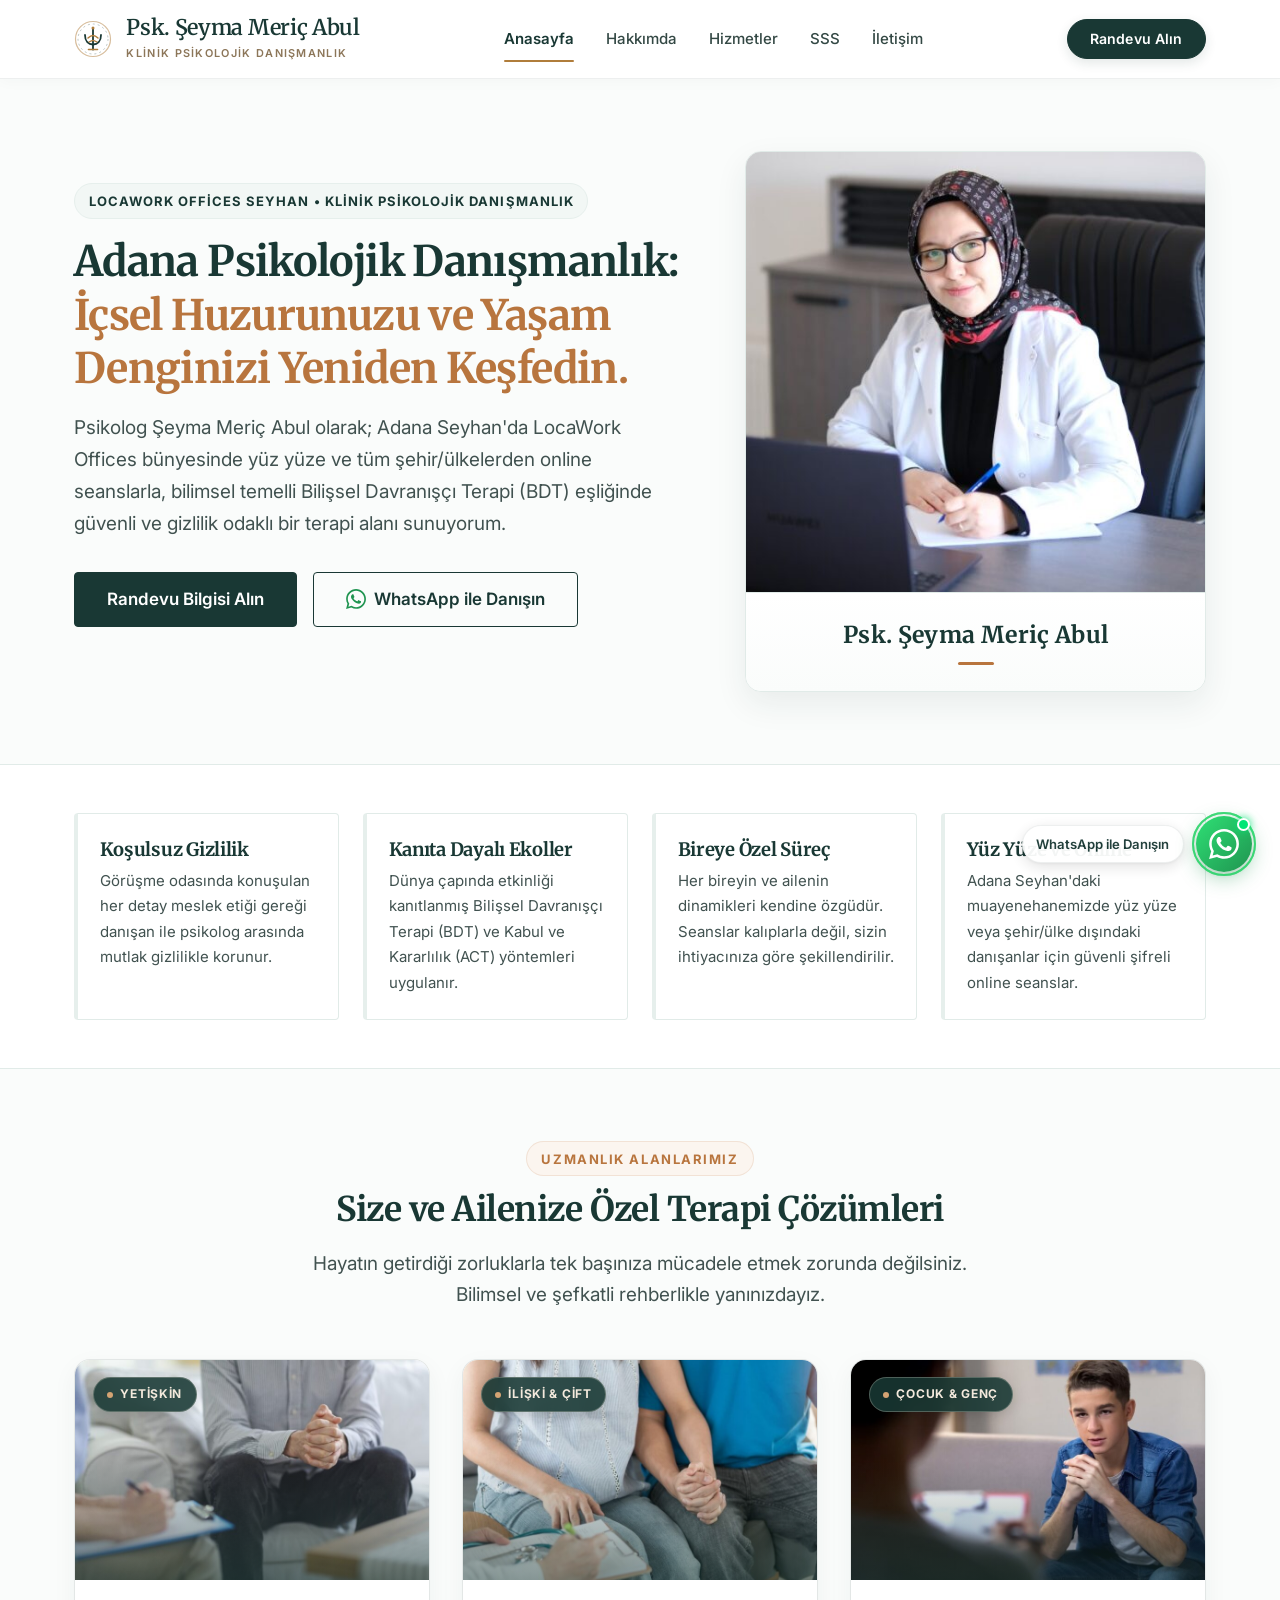
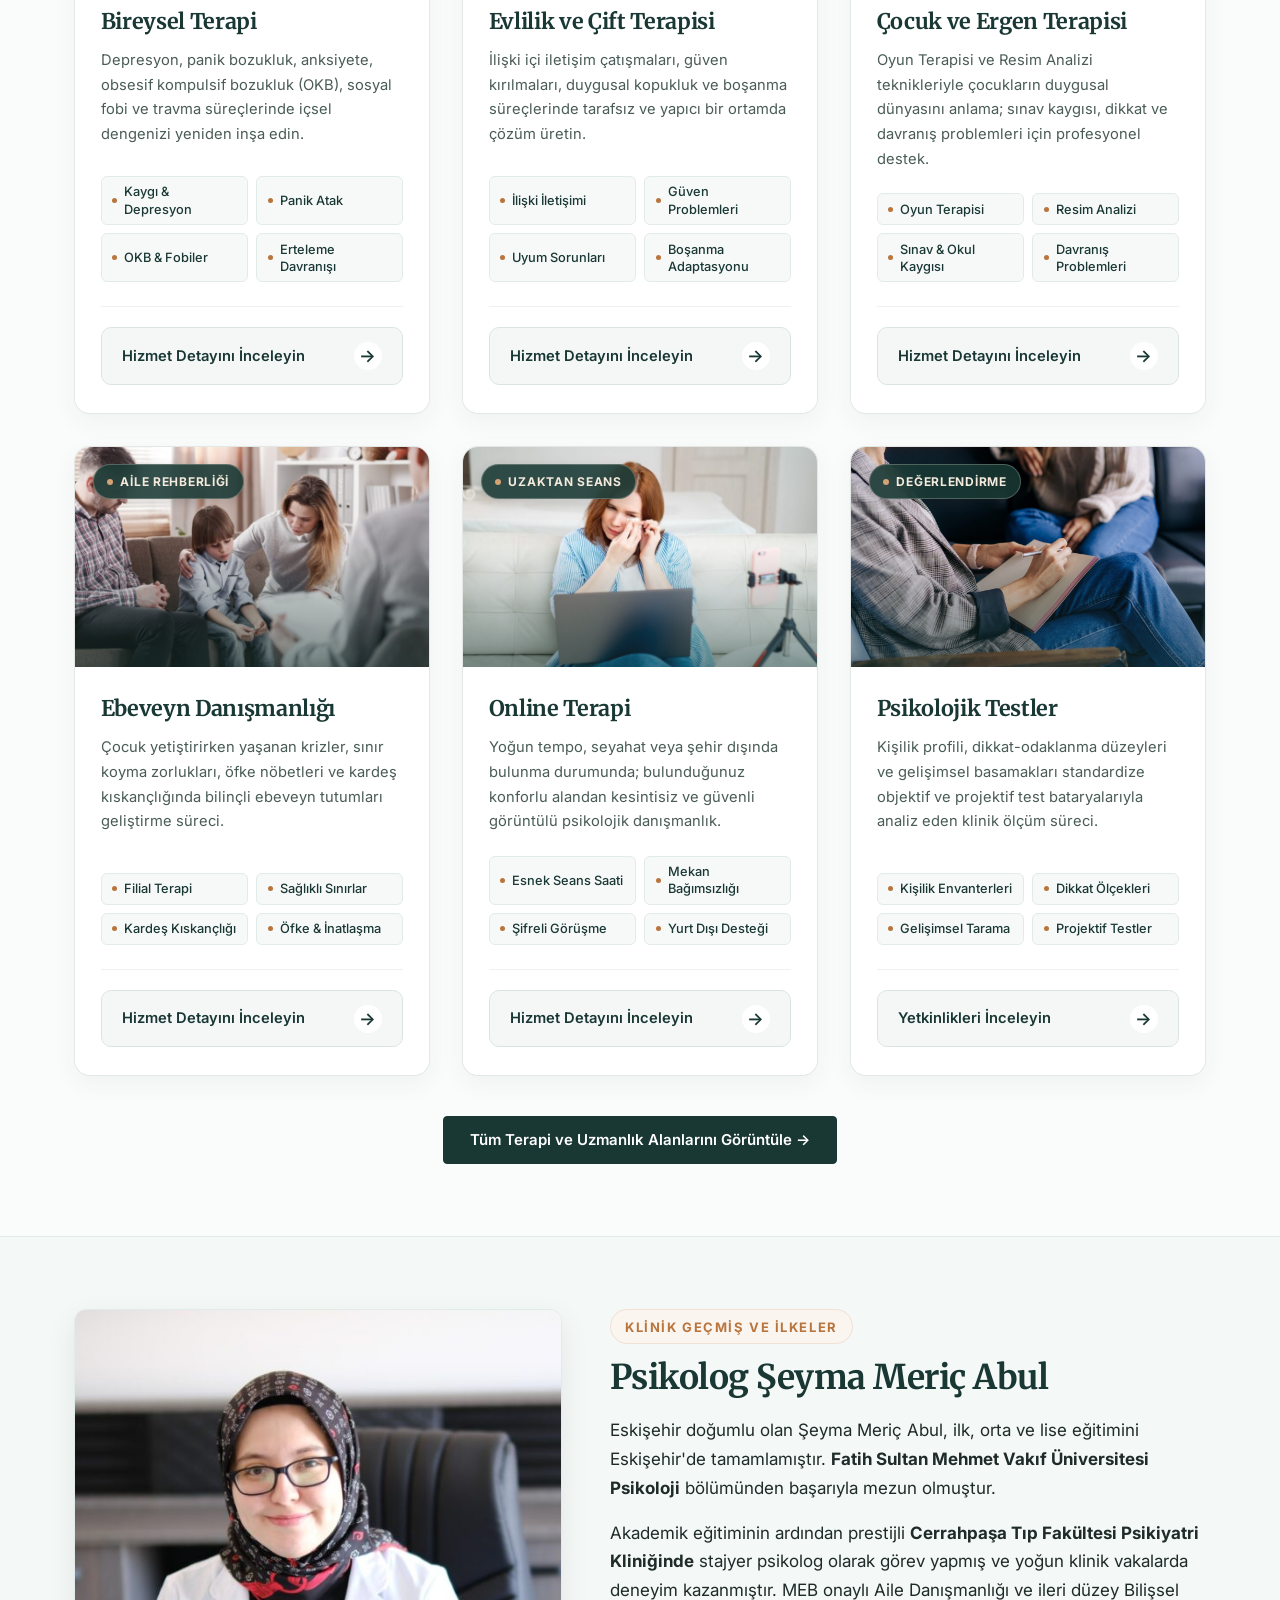
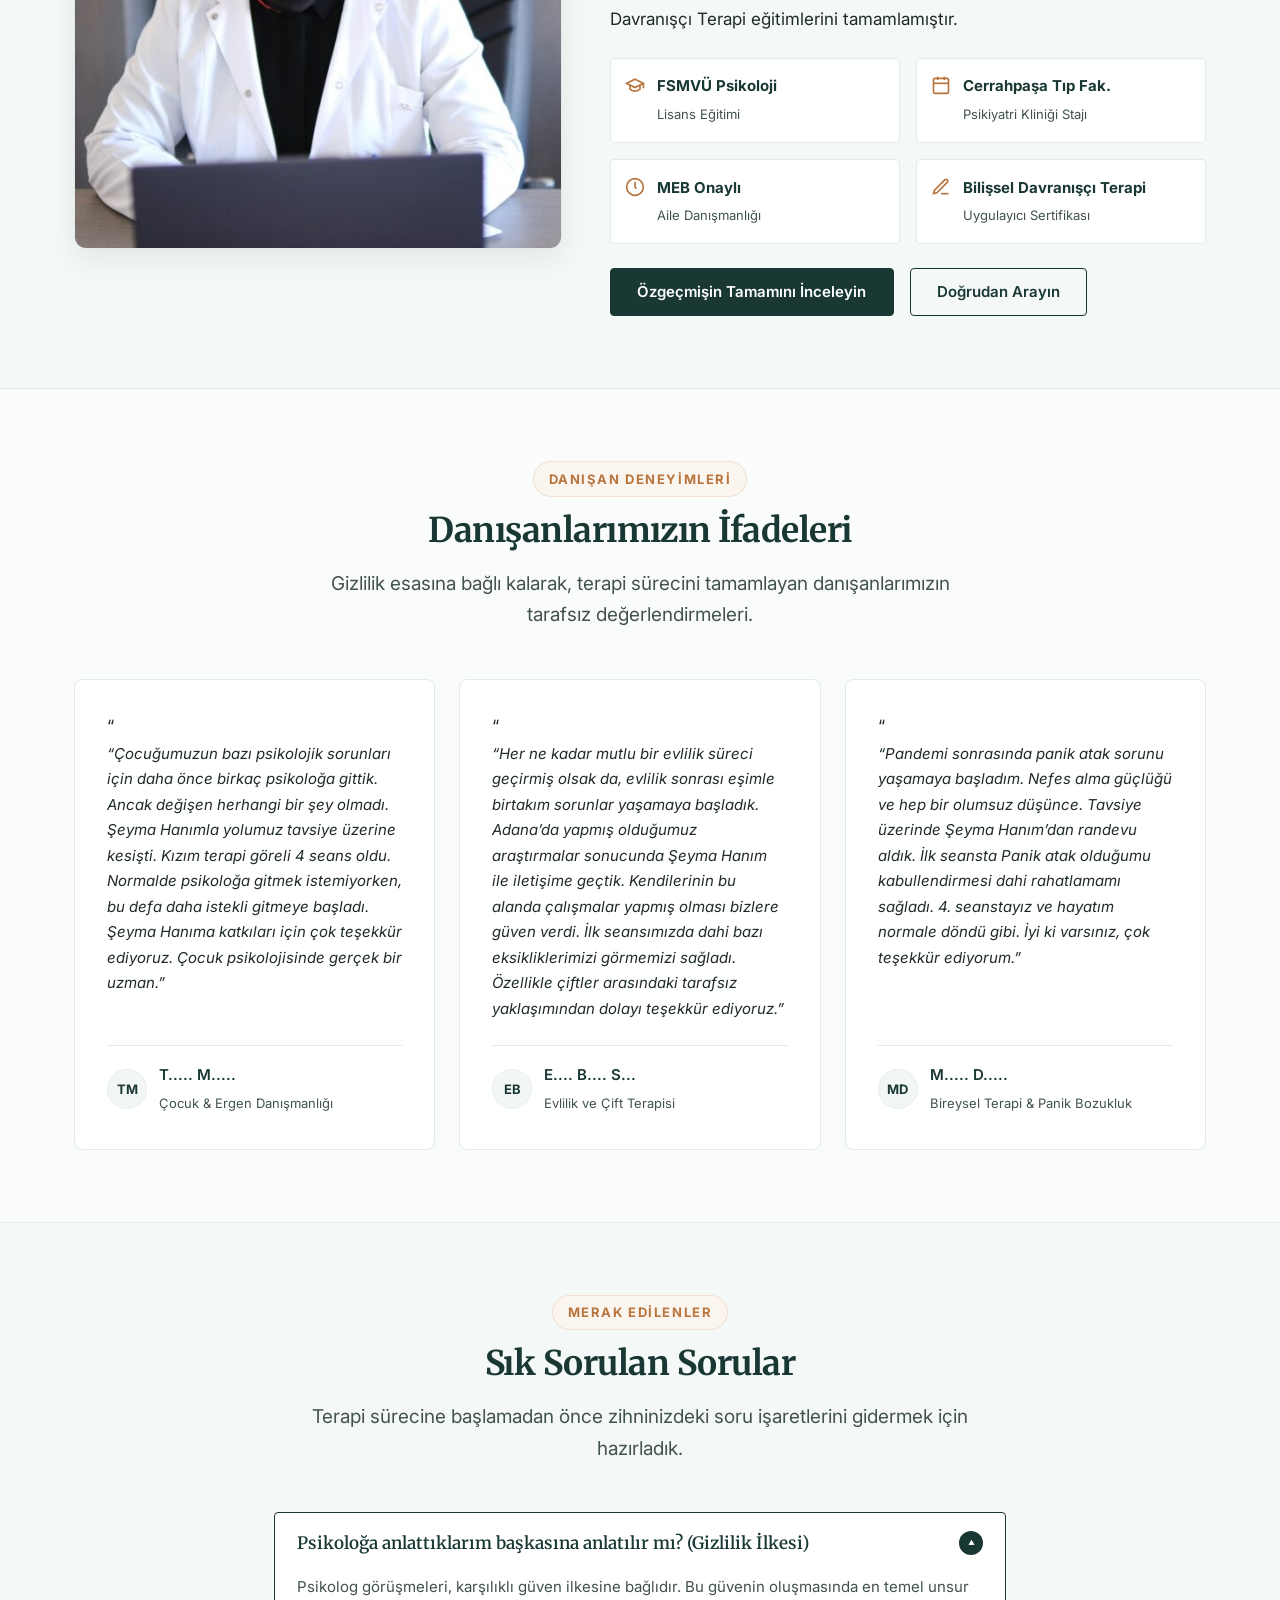
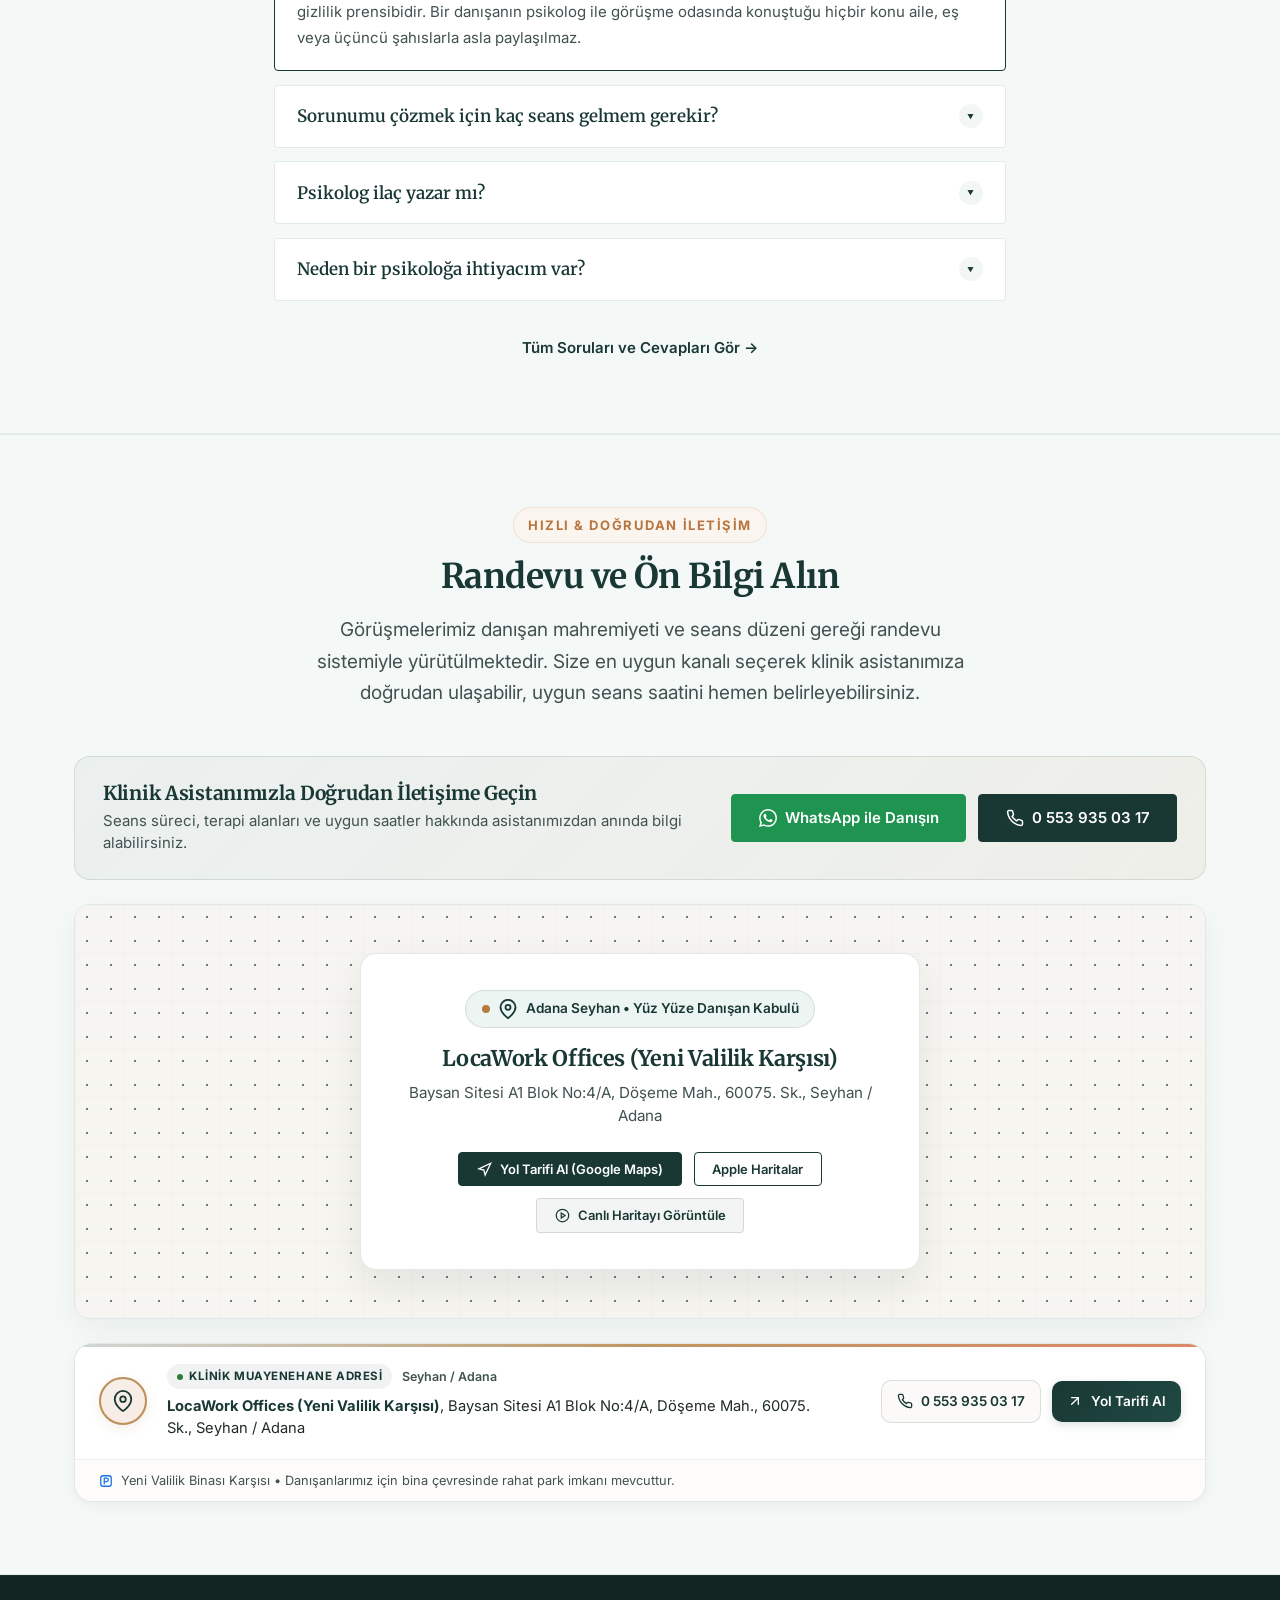
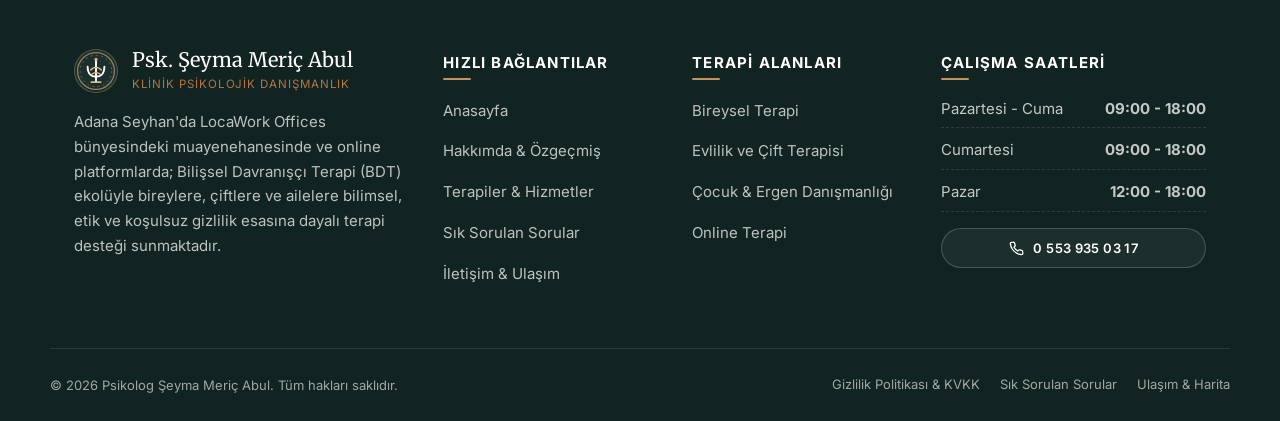
==== commit 8b9ef969: "feat: add 6th psychological assessment service to balance 3x2 grid" ====
--- a/index.html
+++ b/index.html
@@ -30,7 +30,7 @@
   <link rel="preload" as="image" href="assets/images/seyma-meric-profil.jpg" fetchpriority="high">
 
   <!-- Stil Dosyası -->
-  <link rel="stylesheet" href="assets/css/style.css?v=3.4">
+  <link rel="stylesheet" href="assets/css/style.css?v=4.4">
 
   <!-- Yapılandırılmış Veri (Schema.org) - LocalBusiness & MedicalBusiness -->
   <script type="application/ld+json">
@@ -80,6 +80,33 @@
   </script>
 </head>
 <body>
+  <!-- Açılış Karşılama Ekranı (Splash Screen) -->
+  <div id="splashScreen" class="splash-screen" role="status" aria-label="Sayfa yükleniyor">
+    <div class="splash-card">
+      <div class="splash-avatar-wrap">
+        <img src="assets/images/seyma-meric-profil.jpg" alt="Psikolog Şeyma Meriç Abul" class="splash-avatar-img" width="100" height="100">
+      </div>
+
+      <div class="splash-meta">
+        <span class="splash-badge">Klinik Danışmanlık &bull; Seyhan / Adana</span>
+        <div class="splash-title">Psikolog Şeyma Meriç Abul</div>
+        <div class="splash-subtitle">Bilişsel Davranışçı Terapi (BDT) &bull; Aile Danışmanı</div>
+        <div class="splash-quote">&ldquo;İçsel dengenizi ve iyi oluşunuzu keşfedin.&rdquo;</div>
+      </div>
+
+      <div class="splash-progress-track" aria-hidden="true">
+        <div class="splash-progress-bar"></div>
+      </div>
+      
+      <button type="button" class="splash-skip-btn" aria-label="Karşılama ekranını geç">
+        <span>Siteye Geç</span> &rarr;
+      </button>
+    </div>
+  </div>
+  <noscript>
+    <style>#splashScreen { display: none !important; }</style>
+  </noscript>
+
 
   <!-- Erişilebilirlik: Ana İçeriğe Atla -->
   <a href="#main-content" class="skip-link">Ana İçeriğe Atla</a>
@@ -299,6 +326,30 @@
             </div>
           </article>
 
+          <!-- Ebeveyn Danışmanlığı -->
+          <article class="service-card">
+            <div class="service-card-image">
+              <img src="assets/images/ebeveyn-danismanligi.jpg" alt="Ebeveyn Danışmanlığı ve Aile Rehberliği" width="600" height="340" loading="lazy">
+              <span class="service-tag"><span class="tag-dot"></span>Aile Rehberliği</span>
+            </div>
+            <div class="service-card-content">
+              <h3 class="service-title">Ebeveyn Danışmanlığı</h3>
+              <p class="service-description">Çocuk yetiştirirken yaşanan krizler, sınır koyma zorlukları, öfke nöbetleri ve kardeş kıskançlığında bilinçli ebeveyn tutumları geliştirme süreci.</p>
+              <ul class="service-topics">
+                <li>Filial Terapi</li>
+                <li>Sağlıklı Sınırlar</li>
+                <li>Kardeş Kıskançlığı</li>
+                <li>Öfke & İnatlaşma</li>
+              </ul>
+              <div class="service-card-footer">
+                <a href="cocuk-ergen-terapisi.html#ebeveyn" class="service-card-btn">
+                  <span class="btn-text">Hizmet Detayını İnceleyin</span>
+                  <span class="btn-arrow" aria-hidden="true">&rarr;</span>
+                </a>
+              </div>
+            </div>
+          </article>
+
           <!-- Online Terapi -->
           <article class="service-card">
             <div class="service-card-image">
@@ -311,12 +362,36 @@
               <ul class="service-topics">
                 <li>Esnek Seans Saati</li>
                 <li>Mekan Bağımsızlığı</li>
-                <li>Şifreli Görüntülü İletişim</li>
+                <li>Şifreli Görüşme</li>
                 <li>Yurt Dışı Desteği</li>
               </ul>
               <div class="service-card-footer">
                 <a href="online-terapi.html" class="service-card-btn">
                   <span class="btn-text">Hizmet Detayını İnceleyin</span>
+                  <span class="btn-arrow" aria-hidden="true">&rarr;</span>
+                </a>
+              </div>
+            </div>
+          </article>
+
+          <!-- Psikolojik Testler & Klinik Değerlendirme -->
+          <article class="service-card">
+            <div class="service-card-image">
+              <img src="assets/images/hero-therapy.jpg" alt="Psikolojik Testler ve Klinik Değerlendirme" width="600" height="340" loading="lazy">
+              <span class="service-tag"><span class="tag-dot"></span>Değerlendirme</span>
+            </div>
+            <div class="service-card-content">
+              <h3 class="service-title">Psikolojik Testler</h3>
+              <p class="service-description">Kişilik profili, dikkat-odaklanma düzeyleri ve gelişimsel basamakları standardize objektif ve projektif test bataryalarıyla analiz eden klinik ölçüm süreci.</p>
+              <ul class="service-topics">
+                <li>Kişilik Envanterleri</li>
+                <li>Dikkat Ölçekleri</li>
+                <li>Gelişimsel Tarama</li>
+                <li>Projektif Testler</li>
+              </ul>
+              <div class="service-card-footer">
+                <a href="hakkimda.html#yetkinlikler" class="service-card-btn">
+                  <span class="btn-text">Yetkinlikleri İnceleyin</span>
                   <span class="btn-arrow" aria-hidden="true">&rarr;</span>
                 </a>
               </div>
@@ -718,11 +793,16 @@
       </div>
     </div>
   </footer>
-
-  <!-- Sabit WhatsApp Butonu -->
-  <a href="https://wa.me/905539350317?text=Merhaba%2C%20terapi%20s%C3%BCreci%20ve%20seans%20i%C5%9Fleyi%C5%9Fi%20hakk%C4%B1nda%20bilgi%20alabilir%20miyim%3F" class="whatsapp-float" target="_blank" rel="noopener noreferrer" aria-label="WhatsApp üzerinden mesaj gönderin">
-    <svg viewBox="0 0 24 24" aria-hidden="true"><path d="M.057 24l1.687-6.163c-1.041-1.804-1.588-3.849-1.587-5.946.003-6.556 5.338-11.891 11.893-11.891 3.181.001 6.167 1.24 8.413 3.488 2.245 2.248 3.481 5.236 3.48 8.414-.003 6.557-5.338 11.892-11.893 11.892-1.99-.001-3.951-.5-5.688-1.448l-6.305 1.654zm6.597-3.807c1.676.995 3.276 1.591 5.392 1.592 5.448 0 9.886-4.434 9.889-9.885.002-5.462-4.415-9.89-9.881-9.892-5.452 0-9.887 4.434-9.889 9.884-.001 2.225.651 3.891 1.746 5.634l-.999 3.648 3.742-.981zm11.387-5.464c-.074-.124-.272-.198-.57-.347-.297-.149-1.758-.868-2.031-.967-.272-.099-.47-.149-.669.149-.198.297-.768.967-.941 1.165-.173.198-.347.223-.644.074-.297-.149-1.255-.462-2.39-1.475-.883-.788-1.48-1.761-1.653-2.059-.173-.297-.018-.458.13-.606.134-.133.297-.347.446-.521.151-.172.2-.296.3-.495.099-.198.05-.372-.025-.521-.075-.148-.669-1.611-.916-2.206-.242-.579-.487-.501-.669-.51l-.57-.01c-.198 0-.52.074-.792.372s-1.04 1.016-1.04 2.479 1.065 2.876 1.213 3.074c.149.198 2.095 3.2 5.076 4.487.709.306 1.263.489 1.694.626.712.226 1.36.194 1.872.118.571-.085 1.758-.719 2.006-1.413.248-.695.248-1.29.173-1.414z"/></svg>
-  </a>
+  <!-- Sabit WhatsApp Butonu (Canlı Messenger Efektli) -->
+  <div class="whatsapp-float-wrapper">
+    <span class="whatsapp-float-tooltip">WhatsApp ile Danışın</span>
+    <a href="https://wa.me/905539350317?text=Merhaba%2C%20terapi%20s%C3%BCreci%20ve%20seans%20i%C5%9Fleyi%C5%9Fi%20hakk%C4%B1nda%20bilgi%20alabilir%20miyim%3F" class="whatsapp-float" target="_blank" rel="noopener noreferrer" aria-label="WhatsApp üzerinden mesaj gönderin">
+      <span class="whatsapp-pulse-ring" aria-hidden="true"></span>
+      <span class="whatsapp-pulse-ring delay" aria-hidden="true"></span>
+      <span class="whatsapp-online-dot" title="Çevrimiçi Danışma" aria-hidden="true"></span>
+      <svg class="whatsapp-float-icon" viewBox="0 0 24 24" aria-hidden="true"><path d="M.057 24l1.687-6.163c-1.041-1.804-1.588-3.849-1.587-5.946.003-6.556 5.338-11.891 11.893-11.891 3.181.001 6.167 1.24 8.413 3.488 2.245 2.248 3.481 5.236 3.48 8.414-.003 6.557-5.338 11.892-11.893 11.892-1.99-.001-3.951-.5-5.688-1.448l-6.305 1.654zm6.597-3.807c1.676.995 3.276 1.591 5.392 1.592 5.448 0 9.886-4.434 9.889-9.885.002-5.462-4.415-9.89-9.881-9.892-5.452 0-9.887 4.434-9.889 9.884-.001 2.225.651 3.891 1.746 5.634l-.999 3.648 3.742-.981zm11.387-5.464c-.074-.124-.272-.198-.57-.347-.297-.149-1.758-.868-2.031-.967-.272-.099-.47-.149-.669.149-.198.297-.768.967-.941 1.165-.173.198-.347.223-.644.074-.297-.149-1.255-.462-2.39-1.475-.883-.788-1.48-1.761-1.653-2.059-.173-.297-.018-.458.13-.606.134-.133.297-.347.446-.521.151-.172.2-.296.3-.495.099-.198.05-.372-.025-.521-.075-.148-.669-1.611-.916-2.206-.242-.579-.487-.501-.669-.51l-.57-.01c-.198 0-.52.074-.792.372s-1.04 1.016-1.04 2.479 1.065 2.876 1.213 3.074c.149.198 2.095 3.2 5.076 4.487.709.306 1.263.489 1.694.626.712.226 1.36.194 1.872.118.571-.085 1.758-.719 2.006-1.413.248-.695.248-1.29.173-1.414z"/></svg>
+    </a>
+  </div>
 
   <!-- Mobil Alt Sabit Eylem Çubuğu -->
   <aside class="mobile-action-bar" aria-label="Hızlı İletişim">
@@ -739,6 +819,6 @@
   </aside>
 
   <!-- JavaScript Dosyası -->
-  <script src="assets/js/main.js?v=3.3"></script>
+  <script src="assets/js/main.js?v=3.9"></script>
 </body>
 </html>
--- a/assets/css/style.css
+++ b/assets/css/style.css
@@ -738,14 +738,21 @@
   font-size: var(--text-sm);
   color: var(--color-text-muted);
 }
-/* 9. Hizmetler Kart Sistemi (Yeniden Tasarlandı - 2x2 Prestijli Klinik Mizanpajı) */
+/* 9. Hizmetler Kart Sistemi (Sıralı 6'lı Simetrik Prestij Klinik Mizanpajı - 3x2 Masaüstü, 2x3 Tablet) */
 .services-grid {
   display: grid;
-  grid-template-columns: repeat(2, 1fr);
+  grid-template-columns: repeat(3, 1fr);
   gap: 2rem;
 }
 
-@media (max-width: 900px) {
+@media (max-width: 1080px) {
+  .services-grid {
+    grid-template-columns: repeat(2, 1fr);
+    gap: 1.75rem;
+  }
+}
+
+@media (max-width: 680px) {
   .services-grid {
     grid-template-columns: 1fr;
     gap: 1.5rem;
@@ -772,7 +779,7 @@
 
 .service-card-image {
   position: relative;
-  height: 240px;
+  height: 220px;
   overflow: hidden;
   background-color: var(--color-primary-light);
 }
@@ -828,7 +835,7 @@
 }
 
 .service-card-content {
-  padding: 2rem 2.2rem;
+  padding: 1.75rem 1.6rem;
   display: flex;
   flex-direction: column;
   flex-grow: 1;
@@ -837,10 +844,10 @@
 
 .service-title {
   font-family: var(--font-heading);
-  font-size: 1.5rem;
+  font-size: 1.35rem;
   font-weight: 700;
   color: var(--color-primary);
-  margin-bottom: 0.85rem;
+  margin-bottom: 0.8rem;
   transition: color 0.3s ease;
 }
 
@@ -849,10 +856,10 @@
 }
 
 .service-description {
-  font-size: 0.95rem;
+  font-size: 0.92rem;
   color: #4a5c57;
-  line-height: 1.7;
-  margin-bottom: 1.5rem;
+  line-height: 1.68;
+  margin-bottom: 1.35rem;
   flex-grow: 1;
 }
 
@@ -860,9 +867,16 @@
   list-style: none;
   display: grid;
   grid-template-columns: repeat(2, 1fr);
-  gap: 0.6rem 0.8rem;
-  margin-bottom: 1.8rem;
+  gap: 0.5rem 0.55rem;
+  margin-bottom: 1.5rem;
   padding: 0;
+}
+
+@media (min-width: 1081px) and (max-width: 1240px) {
+  .service-topics li {
+    font-size: 0.76rem !important;
+    padding: 0.35rem 0.5rem !important;
+  }
 }
 
 @media (max-width: 520px) {
@@ -872,16 +886,17 @@
 }
 
 .service-topics li {
-  font-size: 0.82rem;
+  font-size: 0.8rem;
   background-color: #f7f9f8;
   color: #193834;
-  padding: 0.45rem 0.75rem;
+  padding: 0.4rem 0.65rem;
   border-radius: 6px;
   font-weight: 500;
   border: 1px solid #e1ece8;
   display: flex;
   align-items: center;
-  gap: 0.45rem;
+  gap: 0.42rem;
+  line-height: 1.35;
   transition: all 0.25s ease;
 }
 
@@ -974,15 +989,68 @@
   display: grid;
   grid-template-columns: 0.9fr 1.1fr;
   gap: var(--space-12);
-  align-items: center;
+  align-items: start;
+}
+
+.bio-image-wrapper {
+  position: relative;
 }
 
 .bio-image-wrapper img {
+  border-radius: var(--radius-lg);
+  border: 1px solid var(--color-border);
+  box-shadow: 0 10px 30px rgba(25, 56, 52, 0.08);
+  width: 100%;
+  height: 540px;
+  object-fit: cover;
+  object-position: center 15%;
+  display: block;
+}
+
+.bio-image-caption {
+  margin-top: 0.85rem;
+  text-align: center;
+  font-size: var(--text-xs);
+  color: var(--color-text-muted);
+  font-weight: 500;
+}
+
+.bio-quick-facts {
+  display: grid;
+  grid-template-columns: repeat(2, 1fr);
+  gap: 0.75rem;
+  margin-top: 1rem;
+  padding: 1.15rem;
+  background: #fbfaf8;
+  border: 1px solid var(--color-border);
   border-radius: var(--radius-md);
-  border: 1px solid var(--color-border);
-  width: 100%;
-  max-height: 520px;
-  object-fit: cover;
+}
+
+.bio-fact-item {
+  display: flex;
+  align-items: flex-start;
+  gap: 0.65rem;
+}
+
+.bio-fact-item svg {
+  color: var(--color-accent);
+  flex-shrink: 0;
+  margin-top: 2px;
+}
+
+.bio-fact-item strong {
+  display: block;
+  font-size: 0.84rem;
+  color: var(--color-primary);
+  line-height: 1.25;
+}
+
+.bio-fact-item span {
+  display: block;
+  font-size: 0.75rem;
+  color: var(--color-text-muted);
+  line-height: 1.3;
+  margin-top: 1px;
 }
 
 .credentials-list {
@@ -2339,33 +2407,147 @@
   width: 100%;
 }
 
-/* 19. Sabit Eylem Butonları */
-/* Masaüstü WhatsApp İkonu */
-.whatsapp-float {
+/* 19. Sabit Eylem Butonları & Messenger Efektli WhatsApp Butonu */
+.whatsapp-float-wrapper {
   position: fixed;
   bottom: 28px;
   right: 28px;
-  width: 52px;
-  height: 52px;
-  background-color: #1f9450;
+  z-index: 9999;
+  display: flex;
+  align-items: center;
+  gap: 0.75rem;
+  animation: messengerFloat 3.2s ease-in-out infinite;
+}
+
+@keyframes messengerFloat {
+  0%, 100% {
+    transform: translateY(0);
+  }
+  50% {
+    transform: translateY(-6px);
+  }
+}
+
+.whatsapp-float-tooltip {
+  background: #ffffff;
+  color: var(--color-primary);
+  font-size: 0.82rem;
+  font-weight: 600;
+  padding: 0.45rem 0.85rem;
+  border-radius: 999px;
+  box-shadow: 0 4px 16px rgba(0, 0, 0, 0.12), 0 1px 3px rgba(0, 0, 0, 0.06);
+  border: 1px solid rgba(25, 56, 52, 0.08);
+  white-space: nowrap;
+  pointer-events: none;
+  opacity: 0.95;
+  transition: opacity 0.25s ease, transform 0.25s ease;
+  transform-origin: right center;
+}
+
+.whatsapp-float-wrapper:hover .whatsapp-float-tooltip {
+  opacity: 1;
+  transform: scale(1.04);
+}
+
+.whatsapp-float {
+  position: relative;
+  width: 56px;
+  height: 56px;
+  background: linear-gradient(135deg, #2fe075 0%, #1f9450 100%);
   color: #ffffff;
-  border-radius: var(--radius-full);
+  border-radius: 50%;
   display: flex;
   align-items: center;
   justify-content: center;
-  box-shadow: 0 4px 14px rgba(31, 148, 80, 0.3);
-  z-index: 999;
-  transition: background-color var(--transition-fast);
-}
+  box-shadow: 0 6px 20px rgba(31, 148, 80, 0.38), 0 2px 6px rgba(0, 0, 0, 0.1);
+  transition: all 0.3s cubic-bezier(0.34, 1.56, 0.64, 1);
+  text-decoration: none;
+}
+
 .whatsapp-float:hover {
-  background-color: #167a41;
-  color: #ffffff;
-}
-.whatsapp-float svg {
-  width: 28px;
-  height: 28px;
-  fill: currentColor;
-}
+  background: linear-gradient(135deg, #25d366 0%, #167a41 100%);
+  transform: scale(1.1) rotate(4deg);
+  box-shadow: 0 10px 28px rgba(31, 148, 80, 0.5), 0 4px 10px rgba(0, 0, 0, 0.15);
+}
+
+.whatsapp-float:active {
+  transform: scale(0.94);
+}
+
+.whatsapp-pulse-ring {
+  position: absolute;
+  top: -4px;
+  left: -4px;
+  right: -4px;
+  bottom: -4px;
+  border-radius: 50%;
+  border: 2px solid rgba(37, 211, 102, 0.65);
+  animation: messengerPulse 2.4s cubic-bezier(0.215, 0.61, 0.355, 1) infinite;
+  pointer-events: none;
+}
+
+.whatsapp-pulse-ring.delay {
+  animation-delay: 1.2s;
+}
+
+@keyframes messengerPulse {
+  0% {
+    transform: scale(0.95);
+    opacity: 0.85;
+  }
+  65% {
+    transform: scale(1.55);
+    opacity: 0;
+  }
+  100% {
+    transform: scale(1.55);
+    opacity: 0;
+  }
+}
+
+.whatsapp-online-dot {
+  position: absolute;
+  top: 2px;
+  right: 2px;
+  width: 13px;
+  height: 13px;
+  border-radius: 50%;
+  background-color: #00e676;
+  border: 2.5px solid #ffffff;
+  box-shadow: 0 0 8px #00e676;
+  z-index: 3;
+}
+
+.whatsapp-float-icon {
+  position: relative;
+  z-index: 2;
+  width: 30px;
+  height: 30px;
+  fill: #ffffff;
+  animation: messengerWiggle 6s ease-in-out infinite;
+}
+
+@keyframes messengerWiggle {
+  0%, 78%, 100% {
+    transform: rotate(0deg) scale(1);
+  }
+  80% {
+    transform: rotate(-16deg) scale(1.12);
+  }
+  84% {
+    transform: rotate(16deg) scale(1.12);
+  }
+  88% {
+    transform: rotate(-12deg) scale(1.08);
+  }
+  92% {
+    transform: rotate(10deg) scale(1.04);
+  }
+  96% {
+    transform: rotate(0deg) scale(1);
+  }
+}
+
 
 /* Mobil Alt Sabit Eylem Çubuğu (Mobile Action Bar) */
 .mobile-action-bar {
@@ -2481,6 +2663,9 @@
     grid-template-columns: 1fr;
     gap: var(--space-8);
   }
+  .bio-image-wrapper img {
+    height: 360px;
+  }
   .principles-grid {
     grid-template-columns: repeat(2, 1fr);
     gap: var(--space-6);
@@ -2559,8 +2744,23 @@
     display: block;
   }
   
+  .whatsapp-float-wrapper {
+    bottom: 82px;
+    right: 18px;
+  }
+  
+  .whatsapp-float-tooltip {
+    display: none;
+  }
+  
   .whatsapp-float {
-    display: none;
+    width: 52px;
+    height: 52px;
+  }
+  
+  .whatsapp-float-icon {
+    width: 27px;
+    height: 27px;
   }
   
   body {
@@ -2581,3 +2781,198 @@
     scroll-behavior: auto !important;
   }
 }
+
+/* ==========================================================================
+   23. Splash Screen (Aydınlık & Kurumsal Klinik Karşılama Ekranı)
+   ========================================================================== */
+.splash-screen {
+  position: fixed;
+  top: 0;
+  left: 0;
+  width: 100vw;
+  height: 100vh;
+  background: radial-gradient(circle at 50% 40%, #ffffff 0%, #f8f6f2 60%, #eee9e0 100%);
+  display: flex;
+  align-items: center;
+  justify-content: center;
+  z-index: 9999999;
+  opacity: 1;
+  visibility: visible;
+  transition: opacity 0.5s cubic-bezier(0.4, 0, 0.2, 1), visibility 0.5s ease;
+  padding: 1.5rem;
+  overflow: hidden;
+  user-select: none;
+  -webkit-user-select: none;
+  cursor: pointer;
+}
+
+.splash-screen.is-hidden {
+  opacity: 0;
+  visibility: hidden;
+  pointer-events: none;
+}
+
+.splash-card {
+  position: relative;
+  z-index: 2;
+  background: #ffffff;
+  border: 1px solid rgba(25, 56, 52, 0.09);
+  border-radius: 22px;
+  padding: 2.25rem 2rem 2rem;
+  max-width: 400px;
+  width: 100%;
+  display: flex;
+  flex-direction: column;
+  align-items: center;
+  text-align: center;
+  box-shadow: 0 16px 45px -8px rgba(25, 56, 52, 0.09), 0 3px 12px rgba(0, 0, 0, 0.02);
+  animation: splashCardEnter 0.55s cubic-bezier(0.16, 1, 0.3, 1) forwards;
+}
+
+@keyframes splashCardEnter {
+  0% {
+    opacity: 0;
+    transform: translateY(16px) scale(0.97);
+  }
+  100% {
+    opacity: 1;
+    transform: translateY(0) scale(1);
+  }
+}
+
+.splash-avatar-wrap {
+  position: relative;
+  width: 100px;
+  height: 100px;
+  margin-bottom: 1.25rem;
+}
+
+.splash-avatar-img {
+  width: 100px;
+  height: 100px;
+  border-radius: 50%;
+  object-fit: cover;
+  object-position: center 15%;
+  border: 3px solid #f4f8f6;
+  box-shadow: 0 6px 18px rgba(25, 56, 52, 0.12);
+  display: block;
+}
+
+.splash-meta {
+  display: flex;
+  flex-direction: column;
+  align-items: center;
+  gap: 0.35rem;
+  margin-bottom: 1.4rem;
+}
+
+.splash-badge {
+  display: inline-flex;
+  align-items: center;
+  font-size: 0.72rem;
+  font-weight: 700;
+  letter-spacing: 0.06em;
+  text-transform: uppercase;
+  color: var(--color-primary);
+  background: #f0f6f4;
+  border: 1px solid rgba(25, 56, 52, 0.1);
+  padding: 0.25rem 0.8rem;
+  border-radius: 999px;
+  margin-bottom: 0.35rem;
+}
+
+.splash-title {
+  font-family: var(--font-heading);
+  font-size: 1.55rem;
+  font-weight: 700;
+  color: var(--color-primary);
+  margin: 0;
+  letter-spacing: -0.01em;
+  line-height: 1.25;
+}
+
+.splash-subtitle {
+  font-size: 0.88rem;
+  font-weight: 500;
+  color: var(--color-text-muted);
+  margin: 0.2rem 0 0.35rem 0;
+}
+
+.splash-quote {
+  font-size: 0.84rem;
+  font-style: italic;
+  color: var(--color-accent);
+  margin: 0;
+}
+
+.splash-progress-track {
+  width: 130px;
+  height: 2.5px;
+  background: #eae6de;
+  border-radius: 999px;
+  overflow: hidden;
+  position: relative;
+  margin-bottom: 1.25rem;
+}
+
+.splash-progress-bar {
+  position: absolute;
+  top: 0;
+  left: 0;
+  height: 100%;
+  width: 0%;
+  background: linear-gradient(90deg, var(--color-primary) 0%, var(--color-accent) 100%);
+  border-radius: 999px;
+  animation: splashFillTrack 2.5s cubic-bezier(0.4, 0, 0.2, 1) forwards;
+}
+
+@keyframes splashFillTrack {
+  0% { width: 0%; }
+  60% { width: 75%; }
+  100% { width: 100%; }
+}
+
+.splash-skip-btn {
+  background: #faf8f5;
+  border: 1px solid rgba(25, 56, 52, 0.14);
+  color: var(--color-text-muted);
+  font-size: 0.78rem;
+  font-weight: 600;
+  letter-spacing: 0.03em;
+  padding: 0.38rem 0.95rem;
+  border-radius: 999px;
+  cursor: pointer;
+  display: inline-flex;
+  align-items: center;
+  gap: 0.35rem;
+  transition: all 0.2s ease;
+}
+
+.splash-skip-btn:hover {
+  background: #ffffff;
+  color: var(--color-primary);
+  border-color: var(--color-primary);
+  box-shadow: 0 2px 8px rgba(25, 56, 52, 0.1);
+}
+
+@media (max-width: 480px) {
+  .splash-card {
+    padding: 1.75rem 1.25rem 1.5rem;
+    border-radius: 18px;
+  }
+  .splash-title {
+    font-size: 1.35rem;
+  }
+  .splash-avatar-wrap,
+  .splash-avatar-img {
+    width: 88px;
+    height: 88px;
+  }
+}
+
+@media (prefers-reduced-motion: reduce) {
+  .splash-screen {
+    display: none !important;
+  }
+}
+
